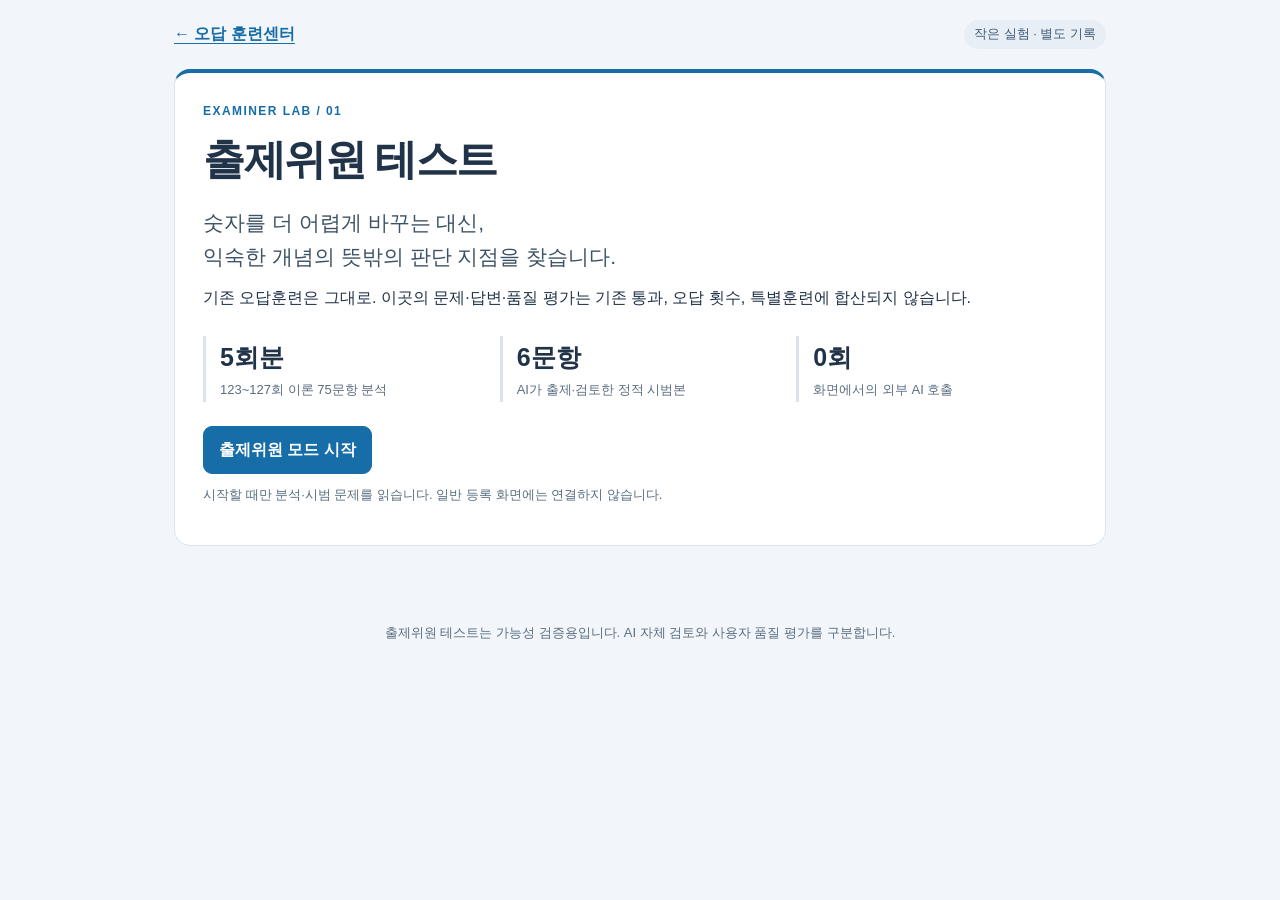
==== examiner-test/index.html @ af83a9c1 "Add isolated examiner test with five-round analysis and six pilot questions" ====
<!doctype html>
<html lang="ko">
<head>
  <meta charset="utf-8">
  <meta name="viewport" content="width=device-width,initial-scale=1">
  <title>출제위원 테스트 · 오답 훈련센터</title>
  <link rel="stylesheet" href="examiner.css?v=1">
  <script defer src="engine.js?v=1"></script>
  <script defer src="app.js?v=1"></script>
</head>
<body>
  <a class="skip" href="#main">본문으로 바로가기</a>
  <header><a class="back" href="../오답_훈련센터.html">← 오답 훈련센터</a><span class="badge">작은 실험 · 별도 기록</span></header>
  <main id="main">
    <section class="intro">
      <p class="eyebrow">EXAMINER LAB / 01</p>
      <h1>출제위원 테스트</h1>
      <p class="lead">숫자를 더 어렵게 바꾸는 대신,<br>익숙한 개념의 뜻밖의 판단 지점을 찾습니다.</p>
      <p>기존 오답훈련은 그대로. 이곳의 문제·답변·품질 평가는 기존 통과, 오답 횟수, 특별훈련에 합산되지 않습니다.</p>
      <div class="scope-grid"><div><b>5회분</b><span>123~127회 이론 75문항 분석</span></div><div><b>6문항</b><span>AI가 출제·검토한 정적 시범본</span></div><div><b>0회</b><span>화면에서의 외부 AI 호출</span></div></div>
      <button id="start-mode" class="primary" type="button">출제위원 모드 시작</button>
      <p class="hint">시작할 때만 분석·시범 문제를 읽습니다. 일반 등록 화면에는 연결하지 않습니다.</p>
    </section>
    <p id="status" class="status" role="status" aria-live="polite"></p>
    <div id="mode" hidden>
      <section class="panel" aria-labelledby="style-title">
        <p class="eyebrow">01 / 먼저 풀어 보기</p><h2 id="style-title">출제 스타일을 골라 비교해 보세요</h2>
        <p>선택한 스타일 중 하나 이상이 포함된 <b>기존 시범 문제를 조합</b>합니다. 새 AI 생성이 아니며, 조건에 맞는 문제가 적으면 그 수만 표시합니다.</p>
        <fieldset id="style-options"><legend>출제 스타일 · 여러 개 선택 가능</legend></fieldset>
        <p class="warning">‘장기 미출제 후보’는 5회분 이론 표본에서 보이지 않은 세부개념 후보입니다. 최근 수년의 미출제나 사용 교재의 중요도는 확인하지 않았습니다.</p>
        <div class="controls"><label>문제 묶음<select id="pack-select"></select></label><label>요청 문항 수<select id="count"><option>5</option><option selected>6</option><option>7</option><option>8</option></select></label><button id="open-trial" class="primary" type="button">시범 문제 열기</button></div>
        <label class="history-picker">이전 테스트 이어 보기<select id="trial-select"><option value="">아직 테스트 전입니다</option></select></label>
        <p id="trial-summary" class="hint"></p><div id="questions"></div>
      </section>
      <section class="panel" aria-labelledby="analysis-title">
        <p class="eyebrow">02 / 관찰한 것과 후보를 구분</p><h2 id="analysis-title">기출 분석 요약</h2>
        <p id="analysis-summary"></p><p class="warning">기출 빈도는 시험범위를 제한하지 않습니다. 아래 목록은 분야 안의 확장 가능한 후보이며, 전체 교재의 모든 세부목차를 인증한 목록은 아닙니다. ‘0회’는 <b>표본 내 미관찰</b>이지 중요도가 낮다는 뜻이 아닙니다.</p>
        <div class="controls"><label>관찰 빈도<select id="frequency-filter"><option value="all">전체</option><option value="frequent">자주 관찰 · 3회차 이상</option><option value="occasional">가끔 관찰 · 1~2회차</option><option value="unseen">표본 내 미관찰</option></select></label><label>개념 검색<input id="concept-search" type="search" placeholder="예: 면세, 재고" maxlength="100"></label></div>
        <p class="scroll-hint">아래 분석표는 좌우로 밀어 나머지 열을 볼 수 있습니다.</p>
        <div class="table-wrap" tabindex="0" aria-label="개념별 관찰 빈도 · 좌우 스크롤"><table><caption>개념별 관찰 빈도 · 이론 75문항만 집계</caption><thead><tr><th>분야 / 세부개념</th><th>문항 수 / 관찰 회차</th><th>판단 포인트와 함정</th></tr></thead><tbody id="concept-rows"></tbody></table></div>
        <details><summary>문장·오답 선택지 패턴과 자료 근거</summary><div id="patterns"></div><ul id="scope-references"></ul></details>
      </section>
      <section class="panel" aria-labelledby="request-title">
        <p class="eyebrow">03 / 실제 AI에게 다시 출제 요청</p><h2 id="request-title">선택 조건으로 AI 출제 요청 만들기</h2>
        <p>위에서 고른 스타일과 5~8문항 조건으로 압축 요약을 만듭니다. 원문 전체·개인 학습기록·토큰은 포함하지 않습니다. 이 요청을 AI 대화에 보내고, 받은 문제 JSON을 아래에 가져오세요.</p>
        <div class="controls"><button id="make-request" type="button">AI 출제 요청 만들기</button><button id="copy-request" type="button" disabled>요청 복사</button><button id="download-request" type="button" disabled>요청 파일 저장</button></div>
        <label class="stack">출제위원 전용 요청<textarea id="request-text" rows="6" readonly placeholder="여기서는 AI를 직접 호출하지 않습니다."></textarea></label><p id="request-size" class="hint"></p>
        <details><summary>AI 결과 JSON 가져오기 · 검토 후 사용</summary><p>형식 검사는 정답·시험범위를 인증하지 않습니다. 선택지·해설·근거를 직접 확인한 뒤 사용해야 합니다. 기존 시범 묶음과 기록은 보존됩니다.</p><label class="stack">JSON 파일<input id="question-file" type="file" accept=".json,application/json"></label><label class="stack">또는 JSON 붙여넣기<textarea id="import-text" rows="6" placeholder="AI가 반환한 문제 묶음 JSON"></textarea></label><button id="stage-import" type="button">형식 검사 후 검토하기</button><div id="pending"></div></details>
      </section>
      <section class="panel" aria-labelledby="backup-title">
        <h2 id="backup-title">테스트 기록만 따로 보관</h2><p>답변·품질 평가는 이 브라우저에만 저장됩니다. 기존 동기화 버튼으로 전송되지 않습니다. 다른 기기로 옮길 때는 아래 백업을 사용하세요. 복원은 고유 기록을 합치며 같은 ID의 다른 내용이 있으면 중단합니다.</p><div class="controls"><button id="export-state" type="button">테스트 기록 JSON 저장</button><label class="file-button">테스트 기록 합쳐 복원<input id="restore-state" type="file" accept=".json,application/json"></label></div><p>간격 반복·Anki 스케줄은 이번 버전에 구현하지 않았습니다.</p>
      </section>
    </div>
    <footer>출제위원 테스트는 가능성 검증용입니다. AI 자체 검토와 사용자 품질 평가를 구분합니다.</footer>
  </main>
</body>
</html>
---- examiner-test/examiner.css ----
:root{color-scheme:light;--ink:#203348;--muted:#5a6d80;--blue:#176da8;--line:#dbe4ec;--paper:#fff;--soft:#f2f6fa;--amber:#fff5d9}
*{box-sizing:border-box}[hidden]{display:none!important}body{margin:0;background:var(--soft);color:var(--ink);font:16px/1.75 "Malgun Gothic",sans-serif}header,main{width:min(980px,100%);margin:auto}header{display:flex;flex-wrap:wrap;gap:14px;justify-content:space-between;align-items:center;padding:20px 24px}.back{color:var(--blue);font-weight:700;text-underline-offset:4px}.badge,.tag{display:inline-block;background:#e7eef6;color:#405c78;padding:3px 10px;border-radius:20px;font-size:13px}.skip{position:absolute;left:12px;top:-70px;background:#fff;padding:10px;z-index:2}.skip:focus{top:12px}main{padding:0 24px 36px}h1,h2,h3{line-height:1.35;letter-spacing:-.035em}h1{font-size:clamp(28px,5vw,42px);margin:0 0 18px}h2{font-size:23px;margin:0 0 12px}h3{font-size:19px}p{margin:10px 0}.intro,.panel{background:var(--paper);padding:28px;border:1px solid var(--line);border-radius:16px;margin:0 0 22px}.intro{border-top:4px solid var(--blue)}.eyebrow{color:var(--blue);font-size:12px;font-weight:800;letter-spacing:.12em;margin:0 0 10px}.lead{font-size:21px;color:#3d5266;line-height:1.6}.scope-grid{display:grid;grid-template-columns:repeat(3,1fr);gap:16px;margin:24px 0}.scope-grid>div{border-left:3px solid var(--line);padding-left:14px}.scope-grid b{display:block;font-size:25px}.scope-grid span{display:block;color:var(--muted);font-size:13px}button,.file-button{display:inline-flex;align-items:center;justify-content:center;min-height:43px;border:1px solid #b6c9d9;border-radius:9px;background:#fff;padding:9px 15px;color:var(--blue);font:inherit;font-weight:700;cursor:pointer;text-decoration:none}button:hover,.file-button:hover{background:#eef5fb}button.primary{background:var(--blue);color:#fff;border-color:var(--blue)}button.primary:hover{background:#125c8f}button:disabled{opacity:.5;cursor:default}button:focus-visible,input:focus-visible,select:focus-visible,textarea:focus-visible,a:focus-visible,summary:focus-visible{outline:3px solid #efb33e;outline-offset:3px}.hint{font-size:13px;color:var(--muted)}.status{min-height:1.8em;overflow-wrap:anywhere}.status.error{color:#9e342c;font-weight:700}.controls{display:flex;flex-wrap:wrap;gap:12px;align-items:flex-end;margin:16px 0}.controls label,.stack,.history-picker{display:grid;gap:5px;font-size:14px;font-weight:700}.controls label{flex:1 1 180px}.controls button{flex:0 1 auto}select,input[type=search],textarea{max-width:100%;width:100%;font:inherit;line-height:1.55;color:var(--ink);border:1px solid #bdcbd7;background:#fff;border-radius:7px;padding:10px}textarea{resize:vertical;font-size:14px}.stack{margin:16px 0}.warning{background:var(--amber);color:#725922;padding:12px 15px;font-size:14px;border-radius:9px}.history-picker{margin:18px 0 8px}fieldset{border:1px solid var(--line);border-radius:10px;margin:20px 0 10px;padding:12px;display:flex;flex-wrap:wrap;gap:9px}legend{font-size:14px;font-weight:700;padding:0 6px}.style-option{display:flex;align-items:center;gap:7px;border:1px solid var(--line);border-radius:8px;padding:8px 11px;font-size:14px;cursor:pointer}.style-option:has(input:checked){border-color:#5b96c0;background:#eef6fc}.style-option input{accent-color:var(--blue);width:18px;height:18px}.question{border-top:1px solid var(--line);margin-top:25px;padding-top:22px}.question h3{margin:10px 0}.prompt{white-space:pre-wrap;font-weight:600}.choices{display:grid;gap:8px;border:0;margin:16px 0;padding:0}.choice{display:flex;gap:10px;align-items:flex-start;border:1px solid var(--line);border-radius:9px;padding:12px;cursor:pointer}.choice:has(input:checked){border-color:#3786bb;background:#eef7ff}.choice input{margin-top:5px;accent-color:var(--blue);width:18px;height:18px;flex-shrink:0}.grade-result{min-height:1.7em;font-weight:700}.grade-result.ok{color:#176b45}.grade-result.wrong{color:#a44334}details{border:1px solid var(--line);border-radius:10px;padding:13px 16px;margin-top:14px}summary{font-weight:700;cursor:pointer;line-height:1.6}.answer-content,.audit-content{margin-top:14px}.answer-content p{white-space:pre-wrap}.table-wrap{max-width:100%;overflow:auto;border:1px solid var(--line);border-radius:9px;margin:16px 0}table{border-collapse:collapse;width:100%;min-width:560px;font-size:14px}th,td{text-align:left;padding:12px;border-bottom:1px solid var(--line);vertical-align:top}th{background:#edf3f8;font-weight:700}tbody tr:last-child td{border-bottom:0}caption{text-align:left;padding:12px;color:var(--muted);font-weight:700}.table-wrap td:first-child{min-width:140px}.review-grid{display:grid;grid-template-columns:1fr 1fr;gap:13px;margin:16px 0}.review-grid label{display:grid;gap:5px;font-size:14px}.review-grid small{color:var(--muted)}.evaluation-status{font-size:13px;color:var(--muted)}.pending-question{padding:14px 0;border-bottom:1px solid var(--line)}.file-button{position:relative;overflow:hidden}.file-button input{position:absolute;inset:0;opacity:0;cursor:pointer;width:100%}.file-button:focus-within{outline:3px solid #efb33e;outline-offset:3px}.reference{overflow-wrap:anywhere}.scope-note{font-size:13px;color:var(--muted)}footer{text-align:center;font-size:13px;color:var(--muted);padding:15px 0}
.question .table-wrap table,.pending-question .table-wrap table{min-width:0;table-layout:fixed}.question .table-wrap td:first-child,.pending-question .table-wrap td:first-child{min-width:0}.question td,.pending-question td{overflow-wrap:anywhere}.question th,.question td,.pending-question th,.pending-question td{padding:10px 8px}.scroll-hint{display:none}
@media(max-width:620px){header{padding:15px}main{padding:0 12px 22px}.intro,.panel{padding:20px 16px}.lead{font-size:18px}.scope-grid{gap:8px}.scope-grid span{font-size:12px}.scope-grid>div{padding-left:8px}.review-grid{grid-template-columns:1fr}.controls button{flex:1 1 100%}.controls label{flex:1 1 100%}h2{font-size:21px}.choice{padding:10px}.badge{font-size:12px}details{padding:12px}.scope-grid b{font-size:22px}.scroll-hint{display:block;font-size:13px;color:var(--muted)}}
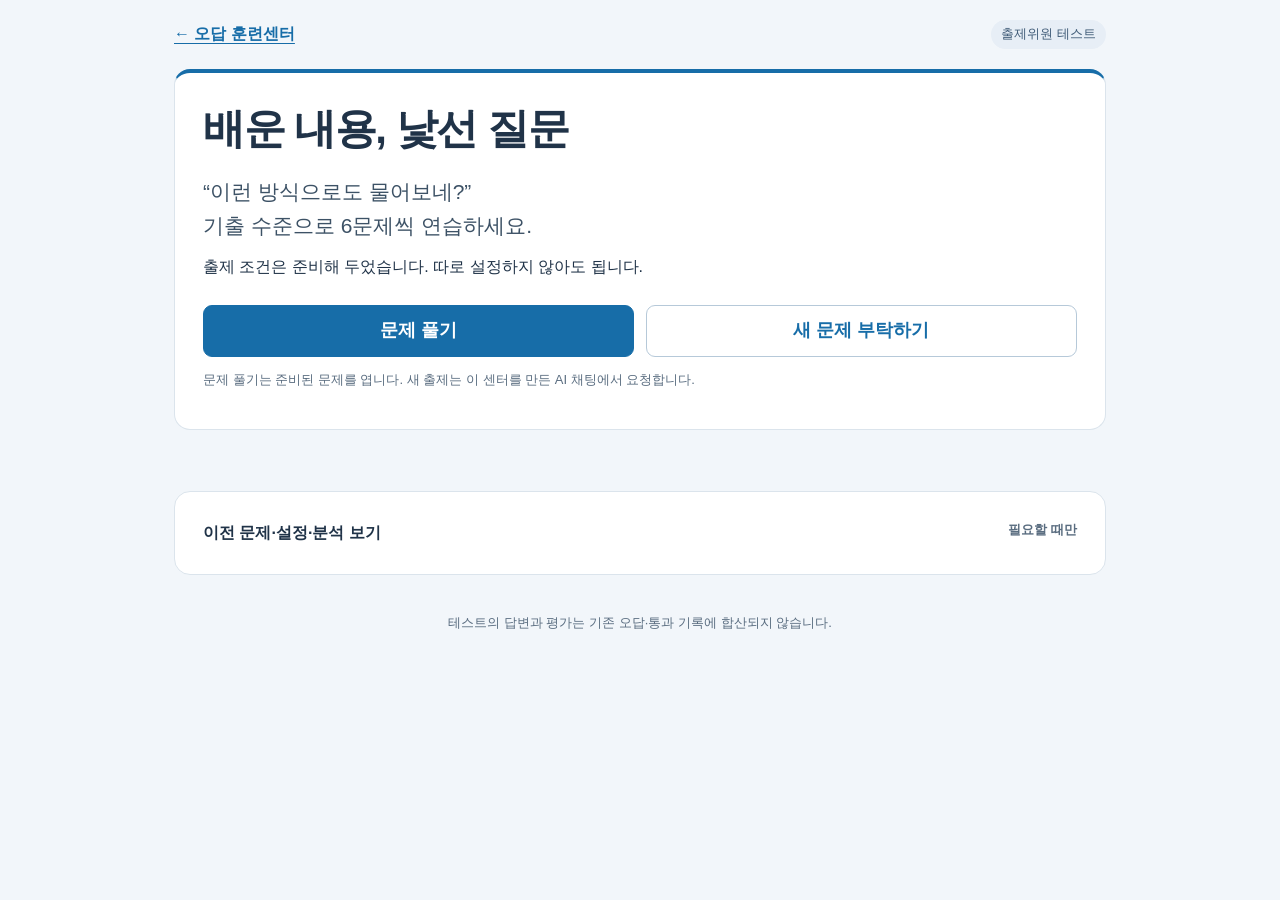
==== commit 81058c2e: "Simplify examiner practice and enable short chat requests" ====
--- a/examiner-test/index.html
+++ b/examiner-test/index.html
@@ -4,54 +4,68 @@
   <meta charset="utf-8">
   <meta name="viewport" content="width=device-width,initial-scale=1">
   <title>출제위원 테스트 · 오답 훈련센터</title>
-  <link rel="stylesheet" href="examiner.css?v=1">
-  <script defer src="engine.js?v=1"></script>
-  <script defer src="app.js?v=1"></script>
+  <link rel="stylesheet" href="examiner.css?v=2">
+  <script defer src="engine.js?v=2"></script>
+  <script defer src="app.js?v=2"></script>
 </head>
 <body>
   <a class="skip" href="#main">본문으로 바로가기</a>
-  <header><a class="back" href="../오답_훈련센터.html">← 오답 훈련센터</a><span class="badge">작은 실험 · 별도 기록</span></header>
+  <header><a class="back" href="../오답_훈련센터.html">← 오답 훈련센터</a><span class="badge">출제위원 테스트</span></header>
   <main id="main">
     <section class="intro">
-      <p class="eyebrow">EXAMINER LAB / 01</p>
-      <h1>출제위원 테스트</h1>
-      <p class="lead">숫자를 더 어렵게 바꾸는 대신,<br>익숙한 개념의 뜻밖의 판단 지점을 찾습니다.</p>
-      <p>기존 오답훈련은 그대로. 이곳의 문제·답변·품질 평가는 기존 통과, 오답 횟수, 특별훈련에 합산되지 않습니다.</p>
-      <div class="scope-grid"><div><b>5회분</b><span>123~127회 이론 75문항 분석</span></div><div><b>6문항</b><span>AI가 출제·검토한 정적 시범본</span></div><div><b>0회</b><span>화면에서의 외부 AI 호출</span></div></div>
-      <button id="start-mode" class="primary" type="button">출제위원 모드 시작</button>
-      <p class="hint">시작할 때만 분석·시범 문제를 읽습니다. 일반 등록 화면에는 연결하지 않습니다.</p>
+      <h1>배운 내용, 낯선 질문</h1>
+      <p class="lead">“이런 방식으로도 물어보네?”<br>기출 수준으로 6문제씩 연습하세요.</p>
+      <p>출제 조건은 준비해 두었습니다. 따로 설정하지 않아도 됩니다.</p>
+      <div class="main-actions"><button id="start-mode" class="primary" type="button">문제 풀기</button><button id="request-help" type="button" aria-expanded="false" aria-controls="request-guide">새 문제 부탁하기</button></div>
+      <p id="ready-note" class="hint">문제 풀기는 준비된 문제를 엽니다. 새 출제는 이 센터를 만든 AI 채팅에서 요청합니다.</p>
+      <div id="request-guide" class="request-guide" hidden>
+        <h2>지금 대화하던 채팅에 보내 주세요</h2>
+        <p>이 센터를 만들어 달라고 했던 <b>바로 그 AI 채팅</b>에 아래 한 문장을 보내면 됩니다.</p>
+        <label class="stack">보낼 문장<textarea id="quick-request" rows="2" readonly>출제위원 문제 6개 만들어서 테스트에 추가해 주세요.</textarea></label>
+        <button id="copy-quick-request" class="primary" type="button">이 문장 복사</button><p id="copy-status" class="hint" role="status"></p>
+        <p>AI가 조건에 맞춰 출제·검토하고 센터에 추가합니다. 완료 안내를 받으면 이 화면을 새로고침하고 <b>문제 풀기</b>를 누르세요.</p>
+        <p class="hint">이 버튼이 채팅으로 자동 전송하지는 않습니다. 문장만 보내 주세요. 긴 요청문이나 결과 파일을 옮길 필요는 없습니다.</p>
+      </div>
     </section>
     <p id="status" class="status" role="status" aria-live="polite"></p>
-    <div id="mode" hidden>
-      <section class="panel" aria-labelledby="style-title">
-        <p class="eyebrow">01 / 먼저 풀어 보기</p><h2 id="style-title">출제 스타일을 골라 비교해 보세요</h2>
-        <p>선택한 스타일 중 하나 이상이 포함된 <b>기존 시범 문제를 조합</b>합니다. 새 AI 생성이 아니며, 조건에 맞는 문제가 적으면 그 수만 표시합니다.</p>
-        <fieldset id="style-options"><legend>출제 스타일 · 여러 개 선택 가능</legend></fieldset>
-        <p class="warning">‘장기 미출제 후보’는 5회분 이론 표본에서 보이지 않은 세부개념 후보입니다. 최근 수년의 미출제나 사용 교재의 중요도는 확인하지 않았습니다.</p>
-        <div class="controls"><label>문제 묶음<select id="pack-select"></select></label><label>요청 문항 수<select id="count"><option>5</option><option selected>6</option><option>7</option><option>8</option></select></label><button id="open-trial" class="primary" type="button">시범 문제 열기</button></div>
-        <label class="history-picker">이전 테스트 이어 보기<select id="trial-select"><option value="">아직 테스트 전입니다</option></select></label>
-        <p id="trial-summary" class="hint"></p><div id="questions"></div>
-      </section>
-      <section class="panel" aria-labelledby="analysis-title">
-        <p class="eyebrow">02 / 관찰한 것과 후보를 구분</p><h2 id="analysis-title">기출 분석 요약</h2>
-        <p id="analysis-summary"></p><p class="warning">기출 빈도는 시험범위를 제한하지 않습니다. 아래 목록은 분야 안의 확장 가능한 후보이며, 전체 교재의 모든 세부목차를 인증한 목록은 아닙니다. ‘0회’는 <b>표본 내 미관찰</b>이지 중요도가 낮다는 뜻이 아닙니다.</p>
-        <div class="controls"><label>관찰 빈도<select id="frequency-filter"><option value="all">전체</option><option value="frequent">자주 관찰 · 3회차 이상</option><option value="occasional">가끔 관찰 · 1~2회차</option><option value="unseen">표본 내 미관찰</option></select></label><label>개념 검색<input id="concept-search" type="search" placeholder="예: 면세, 재고" maxlength="100"></label></div>
-        <p class="scroll-hint">아래 분석표는 좌우로 밀어 나머지 열을 볼 수 있습니다.</p>
-        <div class="table-wrap" tabindex="0" aria-label="개념별 관찰 빈도 · 좌우 스크롤"><table><caption>개념별 관찰 빈도 · 이론 75문항만 집계</caption><thead><tr><th>분야 / 세부개념</th><th>문항 수 / 관찰 회차</th><th>판단 포인트와 함정</th></tr></thead><tbody id="concept-rows"></tbody></table></div>
-        <details><summary>문장·오답 선택지 패턴과 자료 근거</summary><div id="patterns"></div><ul id="scope-references"></ul></details>
-      </section>
-      <section class="panel" aria-labelledby="request-title">
-        <p class="eyebrow">03 / 실제 AI에게 다시 출제 요청</p><h2 id="request-title">선택 조건으로 AI 출제 요청 만들기</h2>
-        <p>위에서 고른 스타일과 5~8문항 조건으로 압축 요약을 만듭니다. 원문 전체·개인 학습기록·토큰은 포함하지 않습니다. 이 요청을 AI 대화에 보내고, 받은 문제 JSON을 아래에 가져오세요.</p>
-        <div class="controls"><button id="make-request" type="button">AI 출제 요청 만들기</button><button id="copy-request" type="button" disabled>요청 복사</button><button id="download-request" type="button" disabled>요청 파일 저장</button></div>
-        <label class="stack">출제위원 전용 요청<textarea id="request-text" rows="6" readonly placeholder="여기서는 AI를 직접 호출하지 않습니다."></textarea></label><p id="request-size" class="hint"></p>
-        <details><summary>AI 결과 JSON 가져오기 · 검토 후 사용</summary><p>형식 검사는 정답·시험범위를 인증하지 않습니다. 선택지·해설·근거를 직접 확인한 뒤 사용해야 합니다. 기존 시범 묶음과 기록은 보존됩니다.</p><label class="stack">JSON 파일<input id="question-file" type="file" accept=".json,application/json"></label><label class="stack">또는 JSON 붙여넣기<textarea id="import-text" rows="6" placeholder="AI가 반환한 문제 묶음 JSON"></textarea></label><button id="stage-import" type="button">형식 검사 후 검토하기</button><div id="pending"></div></details>
-      </section>
-      <section class="panel" aria-labelledby="backup-title">
-        <h2 id="backup-title">테스트 기록만 따로 보관</h2><p>답변·품질 평가는 이 브라우저에만 저장됩니다. 기존 동기화 버튼으로 전송되지 않습니다. 다른 기기로 옮길 때는 아래 백업을 사용하세요. 복원은 고유 기록을 합치며 같은 ID의 다른 내용이 있으면 중단합니다.</p><div class="controls"><button id="export-state" type="button">테스트 기록 JSON 저장</button><label class="file-button">테스트 기록 합쳐 복원<input id="restore-state" type="file" accept=".json,application/json"></label></div><p>간격 반복·Anki 스케줄은 이번 버전에 구현하지 않았습니다.</p>
-      </section>
-    </div>
-    <footer>출제위원 테스트는 가능성 검증용입니다. AI 자체 검토와 사용자 품질 평가를 구분합니다.</footer>
+    <section id="practice" class="panel" hidden aria-labelledby="practice-title">
+      <h2 id="practice-title" tabindex="-1">문제 풀기</h2><p id="trial-summary" class="hint"></p><div id="questions"></div>
+    </section>
+    <details id="advanced" class="panel advanced">
+      <summary>이전 문제·설정·분석 보기 <span class="hint">필요할 때만</span></summary>
+      <button id="open-tools" type="button">불러오기</button>
+      <div id="mode" hidden>
+        <details id="practice-options">
+          <summary>이전 문제와 풀이 설정</summary>
+          <label class="history-picker">이전에 풀던 문제<select id="trial-select"><option value="">아직 풀이 기록이 없습니다</option></select></label>
+          <div class="controls"><label>문제 묶음<select id="pack-select"></select></label><label>문항 수<select id="count"><option>5</option><option selected>6</option><option>7</option><option>8</option></select></label></div>
+          <fieldset id="style-options"><legend>준비된 문제에서 골라 풀기</legend></fieldset>
+          <p class="hint">스타일 선택은 준비된 문제를 고르는 조건입니다. 새 출제는 위의 ‘새 문제 부탁하기’를 이용하세요.</p>
+          <button id="open-trial" type="button">선택한 문제 풀기</button>
+        </details>
+        <details id="analysis-panel">
+          <summary>기출 분석과 출제 기준</summary>
+          <p>기본 출제는 <b>질문 방향 바꾸기 2문항 · 비슷한 개념 구분하기 2문항 · 세부개념이나 예외 활용하기 2문항</b>입니다. 기출 수준의 지식·문장·계산량으로 구성합니다.</p>
+          <p id="analysis-summary"></p><p class="hint">분석한 5회분에서 보이지 않은 개념을 최근 수년간 미출제됐다고 단정하지 않습니다. 후보 목록은 확장할 수 있으며, 기출 빈도가 시험범위를 제한하지 않습니다.</p>
+          <div class="controls"><label>관찰 빈도<select id="frequency-filter"><option value="all">전체</option><option value="frequent">자주 관찰 · 3회차 이상</option><option value="occasional">가끔 관찰 · 1~2회차</option><option value="unseen">표본 내 미관찰</option></select></label><label>개념 검색<input id="concept-search" type="search" placeholder="예: 면세, 재고" maxlength="100"></label></div>
+          <p class="scroll-hint">분석표는 좌우로 밀어 나머지 열을 볼 수 있습니다.</p>
+          <div class="table-wrap" tabindex="0" aria-label="개념별 관찰 빈도 · 좌우 스크롤"><table><caption>개념별 관찰 빈도 · 이론 75문항</caption><thead><tr><th>분야 / 세부개념</th><th>문항 수 / 관찰 회차</th><th>판단 포인트와 함정</th></tr></thead><tbody id="concept-rows"></tbody></table></div>
+          <details><summary>문장·선택지 패턴과 자료 근거</summary><div id="patterns"></div><ul id="scope-references"></ul></details>
+        </details>
+        <details id="transfer-panel">
+          <summary>다른 AI에 요청하거나 문제 파일 가져오기</summary>
+          <p class="hint">평소에는 필요 없습니다. 이 작업 폴더를 모르는 다른 AI를 사용할 때만 긴 요청문을 복사하고 결과를 가져오세요.</p>
+          <div class="controls"><button id="make-request" type="button">상세 요청 만들기</button><button id="copy-request" type="button" disabled>상세 요청 복사</button><button id="download-request" type="button" disabled>요청 파일 저장</button></div>
+          <label class="stack">다른 AI에 보낼 상세 요청<textarea id="request-text" rows="5" readonly></textarea></label><p id="request-size" class="hint"></p>
+          <details id="import-panel"><summary>문제 파일 가져오기</summary><p class="hint">형식 검사는 정답을 인증하지 않습니다. 검토한 문제를 가져올 때 사용하세요.</p><label class="stack">문제 파일<input id="question-file" type="file" accept=".json,application/json"></label><label class="stack">또는 결과 붙여넣기<textarea id="import-text" rows="5"></textarea></label><button id="stage-import" type="button">가져올 문제 확인</button><div id="pending"></div></details>
+        </details>
+        <details id="backup-panel">
+          <summary>테스트 기록 보관·복원</summary><p class="hint">답변과 평가는 이 브라우저에 저장됩니다. 다른 기기로 기록을 옮길 때 사용하세요. 기존 훈련센터의 동기화와는 별도입니다.</p>
+          <div class="controls"><button id="export-state" type="button">기록 파일 저장</button><label class="file-button">기록 파일 불러오기<input id="restore-state" type="file" accept=".json,application/json"></label></div>
+        </details>
+      </div>
+    </details>
+    <footer>테스트의 답변과 평가는 기존 오답·통과 기록에 합산되지 않습니다.</footer>
   </main>
 </body>
 </html>
--- a/examiner-test/examiner.css
+++ b/examiner-test/examiner.css
@@ -1,4 +1,5 @@
 :root{color-scheme:light;--ink:#203348;--muted:#5a6d80;--blue:#176da8;--line:#dbe4ec;--paper:#fff;--soft:#f2f6fa;--amber:#fff5d9}
+.main-actions{display:flex;flex-wrap:wrap;gap:12px;margin:24px 0 12px}.main-actions button{min-height:52px;flex:1 1 200px;font-size:18px}.request-guide{margin-top:24px;padding-top:20px;border-top:1px solid var(--line)}.request-guide h2{font-size:21px}.advanced>summary{display:flex;flex-wrap:wrap;justify-content:space-between;gap:8px}.advanced #open-tools{margin-top:16px}.feedback-actions{display:flex;flex-wrap:wrap;gap:8px}.feedback-actions button{font-size:14px;font-weight:400}.quick-feedback{border-top:1px solid var(--line);padding-top:12px;margin-top:18px}#practice{scroll-margin-top:16px}#practice-title:focus{outline:none}
 *{box-sizing:border-box}[hidden]{display:none!important}body{margin:0;background:var(--soft);color:var(--ink);font:16px/1.75 "Malgun Gothic",sans-serif}header,main{width:min(980px,100%);margin:auto}header{display:flex;flex-wrap:wrap;gap:14px;justify-content:space-between;align-items:center;padding:20px 24px}.back{color:var(--blue);font-weight:700;text-underline-offset:4px}.badge,.tag{display:inline-block;background:#e7eef6;color:#405c78;padding:3px 10px;border-radius:20px;font-size:13px}.skip{position:absolute;left:12px;top:-70px;background:#fff;padding:10px;z-index:2}.skip:focus{top:12px}main{padding:0 24px 36px}h1,h2,h3{line-height:1.35;letter-spacing:-.035em}h1{font-size:clamp(28px,5vw,42px);margin:0 0 18px}h2{font-size:23px;margin:0 0 12px}h3{font-size:19px}p{margin:10px 0}.intro,.panel{background:var(--paper);padding:28px;border:1px solid var(--line);border-radius:16px;margin:0 0 22px}.intro{border-top:4px solid var(--blue)}.eyebrow{color:var(--blue);font-size:12px;font-weight:800;letter-spacing:.12em;margin:0 0 10px}.lead{font-size:21px;color:#3d5266;line-height:1.6}.scope-grid{display:grid;grid-template-columns:repeat(3,1fr);gap:16px;margin:24px 0}.scope-grid>div{border-left:3px solid var(--line);padding-left:14px}.scope-grid b{display:block;font-size:25px}.scope-grid span{display:block;color:var(--muted);font-size:13px}button,.file-button{display:inline-flex;align-items:center;justify-content:center;min-height:43px;border:1px solid #b6c9d9;border-radius:9px;background:#fff;padding:9px 15px;color:var(--blue);font:inherit;font-weight:700;cursor:pointer;text-decoration:none}button:hover,.file-button:hover{background:#eef5fb}button.primary{background:var(--blue);color:#fff;border-color:var(--blue)}button.primary:hover{background:#125c8f}button:disabled{opacity:.5;cursor:default}button:focus-visible,input:focus-visible,select:focus-visible,textarea:focus-visible,a:focus-visible,summary:focus-visible{outline:3px solid #efb33e;outline-offset:3px}.hint{font-size:13px;color:var(--muted)}.status{min-height:1.8em;overflow-wrap:anywhere}.status.error{color:#9e342c;font-weight:700}.controls{display:flex;flex-wrap:wrap;gap:12px;align-items:flex-end;margin:16px 0}.controls label,.stack,.history-picker{display:grid;gap:5px;font-size:14px;font-weight:700}.controls label{flex:1 1 180px}.controls button{flex:0 1 auto}select,input[type=search],textarea{max-width:100%;width:100%;font:inherit;line-height:1.55;color:var(--ink);border:1px solid #bdcbd7;background:#fff;border-radius:7px;padding:10px}textarea{resize:vertical;font-size:14px}.stack{margin:16px 0}.warning{background:var(--amber);color:#725922;padding:12px 15px;font-size:14px;border-radius:9px}.history-picker{margin:18px 0 8px}fieldset{border:1px solid var(--line);border-radius:10px;margin:20px 0 10px;padding:12px;display:flex;flex-wrap:wrap;gap:9px}legend{font-size:14px;font-weight:700;padding:0 6px}.style-option{display:flex;align-items:center;gap:7px;border:1px solid var(--line);border-radius:8px;padding:8px 11px;font-size:14px;cursor:pointer}.style-option:has(input:checked){border-color:#5b96c0;background:#eef6fc}.style-option input{accent-color:var(--blue);width:18px;height:18px}.question{border-top:1px solid var(--line);margin-top:25px;padding-top:22px}.question h3{margin:10px 0}.prompt{white-space:pre-wrap;font-weight:600}.choices{display:grid;gap:8px;border:0;margin:16px 0;padding:0}.choice{display:flex;gap:10px;align-items:flex-start;border:1px solid var(--line);border-radius:9px;padding:12px;cursor:pointer}.choice:has(input:checked){border-color:#3786bb;background:#eef7ff}.choice input{margin-top:5px;accent-color:var(--blue);width:18px;height:18px;flex-shrink:0}.grade-result{min-height:1.7em;font-weight:700}.grade-result.ok{color:#176b45}.grade-result.wrong{color:#a44334}details{border:1px solid var(--line);border-radius:10px;padding:13px 16px;margin-top:14px}summary{font-weight:700;cursor:pointer;line-height:1.6}.answer-content,.audit-content{margin-top:14px}.answer-content p{white-space:pre-wrap}.table-wrap{max-width:100%;overflow:auto;border:1px solid var(--line);border-radius:9px;margin:16px 0}table{border-collapse:collapse;width:100%;min-width:560px;font-size:14px}th,td{text-align:left;padding:12px;border-bottom:1px solid var(--line);vertical-align:top}th{background:#edf3f8;font-weight:700}tbody tr:last-child td{border-bottom:0}caption{text-align:left;padding:12px;color:var(--muted);font-weight:700}.table-wrap td:first-child{min-width:140px}.review-grid{display:grid;grid-template-columns:1fr 1fr;gap:13px;margin:16px 0}.review-grid label{display:grid;gap:5px;font-size:14px}.review-grid small{color:var(--muted)}.evaluation-status{font-size:13px;color:var(--muted)}.pending-question{padding:14px 0;border-bottom:1px solid var(--line)}.file-button{position:relative;overflow:hidden}.file-button input{position:absolute;inset:0;opacity:0;cursor:pointer;width:100%}.file-button:focus-within{outline:3px solid #efb33e;outline-offset:3px}.reference{overflow-wrap:anywhere}.scope-note{font-size:13px;color:var(--muted)}footer{text-align:center;font-size:13px;color:var(--muted);padding:15px 0}
 .question .table-wrap table,.pending-question .table-wrap table{min-width:0;table-layout:fixed}.question .table-wrap td:first-child,.pending-question .table-wrap td:first-child{min-width:0}.question td,.pending-question td{overflow-wrap:anywhere}.question th,.question td,.pending-question th,.pending-question td{padding:10px 8px}.scroll-hint{display:none}
 @media(max-width:620px){header{padding:15px}main{padding:0 12px 22px}.intro,.panel{padding:20px 16px}.lead{font-size:18px}.scope-grid{gap:8px}.scope-grid span{font-size:12px}.scope-grid>div{padding-left:8px}.review-grid{grid-template-columns:1fr}.controls button{flex:1 1 100%}.controls label{flex:1 1 100%}h2{font-size:21px}.choice{padding:10px}.badge{font-size:12px}details{padding:12px}.scope-grid b{font-size:22px}.scroll-hint{display:block;font-size:13px;color:var(--muted)}}
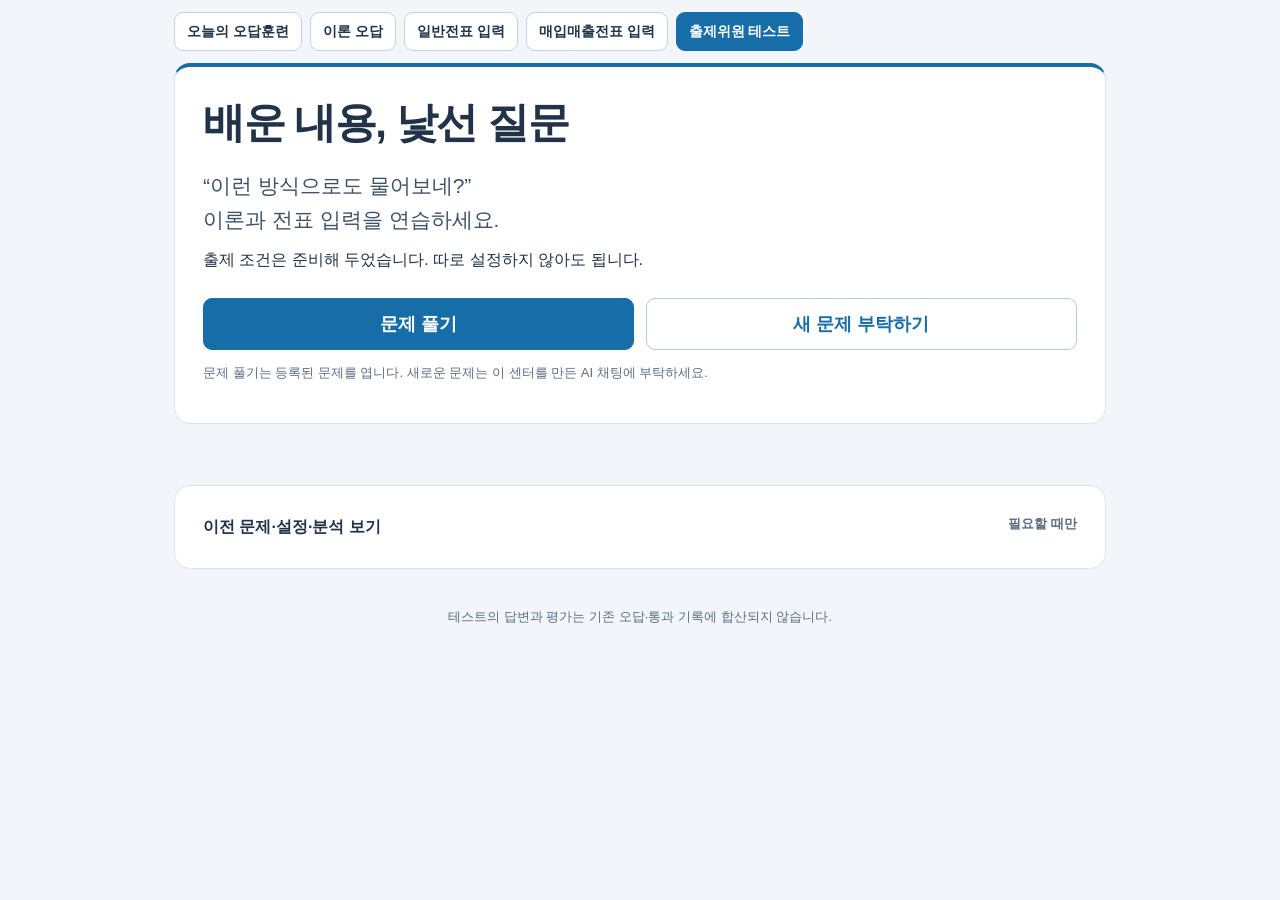
==== commit 98399813: "Add examiner test navigation and journal practice" ====
--- a/examiner-test/index.html
+++ b/examiner-test/index.html
@@ -4,32 +4,45 @@
   <meta charset="utf-8">
   <meta name="viewport" content="width=device-width,initial-scale=1">
   <title>출제위원 테스트 · 오답 훈련센터</title>
-  <link rel="stylesheet" href="examiner.css?v=2">
+  <link rel="stylesheet" href="examiner.css?v=3">
   <script defer src="engine.js?v=2"></script>
-  <script defer src="app.js?v=2"></script>
+  <script defer src="app.js?v=3"></script>
 </head>
 <body>
   <a class="skip" href="#main">본문으로 바로가기</a>
-  <header><a class="back" href="../오답_훈련센터.html">← 오답 훈련센터</a><span class="badge">출제위원 테스트</span></header>
+  <nav class="examiner-top-nav" aria-label="훈련센터 메뉴"><a href="../오답_훈련센터.html">오늘의 오답훈련</a><a href="../이론_오답응용_5문제.html">이론 오답</a><a href="../일반전표_기본연습_24문제.html">일반전표 입력</a><a href="../매입매출전표_오답연습_3문제.html?view=all">매입매출전표 입력</a><a class="active" href="index.html" aria-current="page">출제위원 테스트</a></nav>
   <main id="main">
     <section class="intro">
       <h1>배운 내용, 낯선 질문</h1>
-      <p class="lead">“이런 방식으로도 물어보네?”<br>기출 수준으로 6문제씩 연습하세요.</p>
+      <p class="lead">“이런 방식으로도 물어보네?”<br>이론과 전표 입력을 연습하세요.</p>
       <p>출제 조건은 준비해 두었습니다. 따로 설정하지 않아도 됩니다.</p>
       <div class="main-actions"><button id="start-mode" class="primary" type="button">문제 풀기</button><button id="request-help" type="button" aria-expanded="false" aria-controls="request-guide">새 문제 부탁하기</button></div>
-      <p id="ready-note" class="hint">문제 풀기는 준비된 문제를 엽니다. 새 출제는 이 센터를 만든 AI 채팅에서 요청합니다.</p>
+      <p id="ready-note" class="hint">문제 풀기는 등록된 문제를 엽니다. 새로운 문제는 이 센터를 만든 AI 채팅에 부탁하세요.</p>
       <div id="request-guide" class="request-guide" hidden>
         <h2>지금 대화하던 채팅에 보내 주세요</h2>
         <p>이 센터를 만들어 달라고 했던 <b>바로 그 AI 채팅</b>에 아래 한 문장을 보내면 됩니다.</p>
-        <label class="stack">보낼 문장<textarea id="quick-request" rows="2" readonly>출제위원 문제 6개 만들어서 테스트에 추가해 주세요.</textarea></label>
+        <label class="stack">보낼 문장<textarea id="quick-request" rows="2" readonly>출제위원 새 문제 6개를 이론·일반전표·매입매출에서 2개씩 만들어 테스트에 추가해 주세요.</textarea></label>
         <button id="copy-quick-request" class="primary" type="button">이 문장 복사</button><p id="copy-status" class="hint" role="status"></p>
         <p>AI가 조건에 맞춰 출제·검토하고 센터에 추가합니다. 완료 안내를 받으면 이 화면을 새로고침하고 <b>문제 풀기</b>를 누르세요.</p>
         <p class="hint">이 버튼이 채팅으로 자동 전송하지는 않습니다. 문장만 보내 주세요. 긴 요청문이나 결과 파일을 옮길 필요는 없습니다.</p>
       </div>
     </section>
     <p id="status" class="status" role="status" aria-live="polite"></p>
+    <section id="subject-picker" class="panel" hidden aria-labelledby="subject-title">
+      <h2 id="subject-title" tabindex="-1">어떤 문제를 풀까요?</h2>
+      <p>여기에는 이미 준비된 문제가 열립니다. 새 출제가 필요할 때만 위의 ‘새 문제 부탁하기’를 사용하세요.</p>
+      <div class="subject-actions">
+        <button type="button" data-subject="theory">이론 문제</button>
+        <button type="button" data-subject="practical">일반전표 입력</button>
+        <button type="button" data-subject="voucher">매입매출전표 입력</button>
+      </div>
+    </section>
     <section id="practice" class="panel" hidden aria-labelledby="practice-title">
       <h2 id="practice-title" tabindex="-1">문제 풀기</h2><p id="trial-summary" class="hint"></p><div id="questions"></div>
+    </section>
+    <section id="journal-practice" class="panel" hidden aria-labelledby="journal-title">
+      <h2 id="journal-title" tabindex="-1">전표 입력 문제</h2>
+      <p id="journal-intro" class="hint"></p><div id="journal-questions"></div>
     </section>
     <details id="advanced" class="panel advanced">
       <summary>이전 문제·설정·분석 보기 <span class="hint">필요할 때만</span></summary>
@@ -44,9 +57,9 @@
           <button id="open-trial" type="button">선택한 문제 풀기</button>
         </details>
         <details id="analysis-panel">
-          <summary>기출 분석과 출제 기준</summary>
+          <summary>이론 기출 분석과 출제 기준</summary>
           <p>기본 출제는 <b>질문 방향 바꾸기 2문항 · 비슷한 개념 구분하기 2문항 · 세부개념이나 예외 활용하기 2문항</b>입니다. 기출 수준의 지식·문장·계산량으로 구성합니다.</p>
-          <p id="analysis-summary"></p><p class="hint">분석한 5회분에서 보이지 않은 개념을 최근 수년간 미출제됐다고 단정하지 않습니다. 후보 목록은 확장할 수 있으며, 기출 빈도가 시험범위를 제한하지 않습니다.</p>
+          <p id="analysis-summary"></p><p class="hint">제공하신 후기 요약은 123~126회를 대체로 평이하게, 127회 이론을 상대적으로 까다롭게 평가합니다. 이는 통계가 아닌 참고 의견입니다. 난도는 실제 기출의 풀이량과 처리 기준을 우선해 점검합니다. 분석한 5회분에서 보이지 않은 개념을 최근 수년간 미출제됐다고 단정하지 않습니다.</p>
           <div class="controls"><label>관찰 빈도<select id="frequency-filter"><option value="all">전체</option><option value="frequent">자주 관찰 · 3회차 이상</option><option value="occasional">가끔 관찰 · 1~2회차</option><option value="unseen">표본 내 미관찰</option></select></label><label>개념 검색<input id="concept-search" type="search" placeholder="예: 면세, 재고" maxlength="100"></label></div>
           <p class="scroll-hint">분석표는 좌우로 밀어 나머지 열을 볼 수 있습니다.</p>
           <div class="table-wrap" tabindex="0" aria-label="개념별 관찰 빈도 · 좌우 스크롤"><table><caption>개념별 관찰 빈도 · 이론 75문항</caption><thead><tr><th>분야 / 세부개념</th><th>문항 수 / 관찰 회차</th><th>판단 포인트와 함정</th></tr></thead><tbody id="concept-rows"></tbody></table></div>
@@ -54,7 +67,7 @@
         </details>
         <details id="transfer-panel">
           <summary>다른 AI에 요청하거나 문제 파일 가져오기</summary>
-          <p class="hint">평소에는 필요 없습니다. 이 작업 폴더를 모르는 다른 AI를 사용할 때만 긴 요청문을 복사하고 결과를 가져오세요.</p>
+          <p class="hint">평소에는 필요 없습니다. 이 작업 폴더를 모르는 다른 AI를 사용할 때만 이론용 상세 요청문을 복사하고 결과를 가져오세요.</p>
           <div class="controls"><button id="make-request" type="button">상세 요청 만들기</button><button id="copy-request" type="button" disabled>상세 요청 복사</button><button id="download-request" type="button" disabled>요청 파일 저장</button></div>
           <label class="stack">다른 AI에 보낼 상세 요청<textarea id="request-text" rows="5" readonly></textarea></label><p id="request-size" class="hint"></p>
           <details id="import-panel"><summary>문제 파일 가져오기</summary><p class="hint">형식 검사는 정답을 인증하지 않습니다. 검토한 문제를 가져올 때 사용하세요.</p><label class="stack">문제 파일<input id="question-file" type="file" accept=".json,application/json"></label><label class="stack">또는 결과 붙여넣기<textarea id="import-text" rows="5"></textarea></label><button id="stage-import" type="button">가져올 문제 확인</button><div id="pending"></div></details>
--- a/examiner-test/examiner.css
+++ b/examiner-test/examiner.css
@@ -1,5 +1,8 @@
 :root{color-scheme:light;--ink:#203348;--muted:#5a6d80;--blue:#176da8;--line:#dbe4ec;--paper:#fff;--soft:#f2f6fa;--amber:#fff5d9}
 .main-actions{display:flex;flex-wrap:wrap;gap:12px;margin:24px 0 12px}.main-actions button{min-height:52px;flex:1 1 200px;font-size:18px}.request-guide{margin-top:24px;padding-top:20px;border-top:1px solid var(--line)}.request-guide h2{font-size:21px}.advanced>summary{display:flex;flex-wrap:wrap;justify-content:space-between;gap:8px}.advanced #open-tools{margin-top:16px}.feedback-actions{display:flex;flex-wrap:wrap;gap:8px}.feedback-actions button{font-size:14px;font-weight:400}.quick-feedback{border-top:1px solid var(--line);padding-top:12px;margin-top:18px}#practice{scroll-margin-top:16px}#practice-title:focus{outline:none}
+.subject-actions{display:grid;grid-template-columns:repeat(3,1fr);gap:10px;margin-top:20px}.subject-actions button{min-height:58px}.quick-feedback,.quality{display:none}.journal-card{margin-top:16px}.voucher-fields,.journal-entries{display:block}.voucher-fields{display:grid;grid-template-columns:repeat(2,minmax(0,1fr));gap:10px}.voucher-fields legend,.journal-entries legend{margin-bottom:10px}.voucher-fields label,.journal-row label{display:grid;gap:4px;font-size:13px;font-weight:700;min-width:0}.voucher-fields input,.voucher-fields select,.journal-row input,.journal-row select{width:100%;font:inherit;padding:9px;border:1px solid #bdcbd7;border-radius:7px;background:white;color:var(--ink)}.journal-row{display:grid;grid-template-columns:90px minmax(145px,1.5fr) minmax(125px,1fr) 90px minmax(140px,1fr);gap:8px;padding:10px 0;border-bottom:1px solid var(--line)}.journal-row:last-child{border:0}.journal-card .answer .table-wrap table{min-width:0}.journal-answer-table{min-width:0;table-layout:fixed}.journal-answer-table th,.journal-answer-table td{overflow-wrap:anywhere}.journal-backup .file-button{margin-left:8px}#subject-picker,#journal-practice{scroll-margin-top:16px}#subject-title:focus,#journal-title:focus{outline:none}
+.examiner-top-nav{width:min(980px,100%);margin:0 auto;padding:12px 24px;display:flex;flex-wrap:wrap;gap:8px}.examiner-top-nav a{display:inline-flex;align-items:center;min-height:38px;padding:6px 12px;border:1px solid #c2d2df;border-radius:9px;background:#fff;color:var(--ink);font-size:14px;font-weight:700;text-decoration:none}.examiner-top-nav a.active{background:var(--blue);border-color:var(--blue);color:#fff}.examiner-top-nav a:focus-visible{outline:3px solid #efb33e}main{padding-top:14px}
+@media(max-width:760px){.subject-actions{grid-template-columns:1fr}.voucher-fields{grid-template-columns:1fr}.journal-row{grid-template-columns:1fr 1fr}.journal-row label:nth-child(2){grid-column:2}.journal-row label:nth-child(3){grid-column:1}.journal-row label:last-child{grid-column:1/-1}.journal-answer-table{font-size:12px}.journal-answer-table th,.journal-answer-table td{padding:7px 5px}}
 *{box-sizing:border-box}[hidden]{display:none!important}body{margin:0;background:var(--soft);color:var(--ink);font:16px/1.75 "Malgun Gothic",sans-serif}header,main{width:min(980px,100%);margin:auto}header{display:flex;flex-wrap:wrap;gap:14px;justify-content:space-between;align-items:center;padding:20px 24px}.back{color:var(--blue);font-weight:700;text-underline-offset:4px}.badge,.tag{display:inline-block;background:#e7eef6;color:#405c78;padding:3px 10px;border-radius:20px;font-size:13px}.skip{position:absolute;left:12px;top:-70px;background:#fff;padding:10px;z-index:2}.skip:focus{top:12px}main{padding:0 24px 36px}h1,h2,h3{line-height:1.35;letter-spacing:-.035em}h1{font-size:clamp(28px,5vw,42px);margin:0 0 18px}h2{font-size:23px;margin:0 0 12px}h3{font-size:19px}p{margin:10px 0}.intro,.panel{background:var(--paper);padding:28px;border:1px solid var(--line);border-radius:16px;margin:0 0 22px}.intro{border-top:4px solid var(--blue)}.eyebrow{color:var(--blue);font-size:12px;font-weight:800;letter-spacing:.12em;margin:0 0 10px}.lead{font-size:21px;color:#3d5266;line-height:1.6}.scope-grid{display:grid;grid-template-columns:repeat(3,1fr);gap:16px;margin:24px 0}.scope-grid>div{border-left:3px solid var(--line);padding-left:14px}.scope-grid b{display:block;font-size:25px}.scope-grid span{display:block;color:var(--muted);font-size:13px}button,.file-button{display:inline-flex;align-items:center;justify-content:center;min-height:43px;border:1px solid #b6c9d9;border-radius:9px;background:#fff;padding:9px 15px;color:var(--blue);font:inherit;font-weight:700;cursor:pointer;text-decoration:none}button:hover,.file-button:hover{background:#eef5fb}button.primary{background:var(--blue);color:#fff;border-color:var(--blue)}button.primary:hover{background:#125c8f}button:disabled{opacity:.5;cursor:default}button:focus-visible,input:focus-visible,select:focus-visible,textarea:focus-visible,a:focus-visible,summary:focus-visible{outline:3px solid #efb33e;outline-offset:3px}.hint{font-size:13px;color:var(--muted)}.status{min-height:1.8em;overflow-wrap:anywhere}.status.error{color:#9e342c;font-weight:700}.controls{display:flex;flex-wrap:wrap;gap:12px;align-items:flex-end;margin:16px 0}.controls label,.stack,.history-picker{display:grid;gap:5px;font-size:14px;font-weight:700}.controls label{flex:1 1 180px}.controls button{flex:0 1 auto}select,input[type=search],textarea{max-width:100%;width:100%;font:inherit;line-height:1.55;color:var(--ink);border:1px solid #bdcbd7;background:#fff;border-radius:7px;padding:10px}textarea{resize:vertical;font-size:14px}.stack{margin:16px 0}.warning{background:var(--amber);color:#725922;padding:12px 15px;font-size:14px;border-radius:9px}.history-picker{margin:18px 0 8px}fieldset{border:1px solid var(--line);border-radius:10px;margin:20px 0 10px;padding:12px;display:flex;flex-wrap:wrap;gap:9px}legend{font-size:14px;font-weight:700;padding:0 6px}.style-option{display:flex;align-items:center;gap:7px;border:1px solid var(--line);border-radius:8px;padding:8px 11px;font-size:14px;cursor:pointer}.style-option:has(input:checked){border-color:#5b96c0;background:#eef6fc}.style-option input{accent-color:var(--blue);width:18px;height:18px}.question{border-top:1px solid var(--line);margin-top:25px;padding-top:22px}.question h3{margin:10px 0}.prompt{white-space:pre-wrap;font-weight:600}.choices{display:grid;gap:8px;border:0;margin:16px 0;padding:0}.choice{display:flex;gap:10px;align-items:flex-start;border:1px solid var(--line);border-radius:9px;padding:12px;cursor:pointer}.choice:has(input:checked){border-color:#3786bb;background:#eef7ff}.choice input{margin-top:5px;accent-color:var(--blue);width:18px;height:18px;flex-shrink:0}.grade-result{min-height:1.7em;font-weight:700}.grade-result.ok{color:#176b45}.grade-result.wrong{color:#a44334}details{border:1px solid var(--line);border-radius:10px;padding:13px 16px;margin-top:14px}summary{font-weight:700;cursor:pointer;line-height:1.6}.answer-content,.audit-content{margin-top:14px}.answer-content p{white-space:pre-wrap}.table-wrap{max-width:100%;overflow:auto;border:1px solid var(--line);border-radius:9px;margin:16px 0}table{border-collapse:collapse;width:100%;min-width:560px;font-size:14px}th,td{text-align:left;padding:12px;border-bottom:1px solid var(--line);vertical-align:top}th{background:#edf3f8;font-weight:700}tbody tr:last-child td{border-bottom:0}caption{text-align:left;padding:12px;color:var(--muted);font-weight:700}.table-wrap td:first-child{min-width:140px}.review-grid{display:grid;grid-template-columns:1fr 1fr;gap:13px;margin:16px 0}.review-grid label{display:grid;gap:5px;font-size:14px}.review-grid small{color:var(--muted)}.evaluation-status{font-size:13px;color:var(--muted)}.pending-question{padding:14px 0;border-bottom:1px solid var(--line)}.file-button{position:relative;overflow:hidden}.file-button input{position:absolute;inset:0;opacity:0;cursor:pointer;width:100%}.file-button:focus-within{outline:3px solid #efb33e;outline-offset:3px}.reference{overflow-wrap:anywhere}.scope-note{font-size:13px;color:var(--muted)}footer{text-align:center;font-size:13px;color:var(--muted);padding:15px 0}
 .question .table-wrap table,.pending-question .table-wrap table{min-width:0;table-layout:fixed}.question .table-wrap td:first-child,.pending-question .table-wrap td:first-child{min-width:0}.question td,.pending-question td{overflow-wrap:anywhere}.question th,.question td,.pending-question th,.pending-question td{padding:10px 8px}.scroll-hint{display:none}
 @media(max-width:620px){header{padding:15px}main{padding:0 12px 22px}.intro,.panel{padding:20px 16px}.lead{font-size:18px}.scope-grid{gap:8px}.scope-grid span{font-size:12px}.scope-grid>div{padding-left:8px}.review-grid{grid-template-columns:1fr}.controls button{flex:1 1 100%}.controls label{flex:1 1 100%}h2{font-size:21px}.choice{padding:10px}.badge{font-size:12px}details{padding:12px}.scope-grid b{font-size:22px}.scroll-hint{display:block;font-size:13px;color:var(--muted)}}
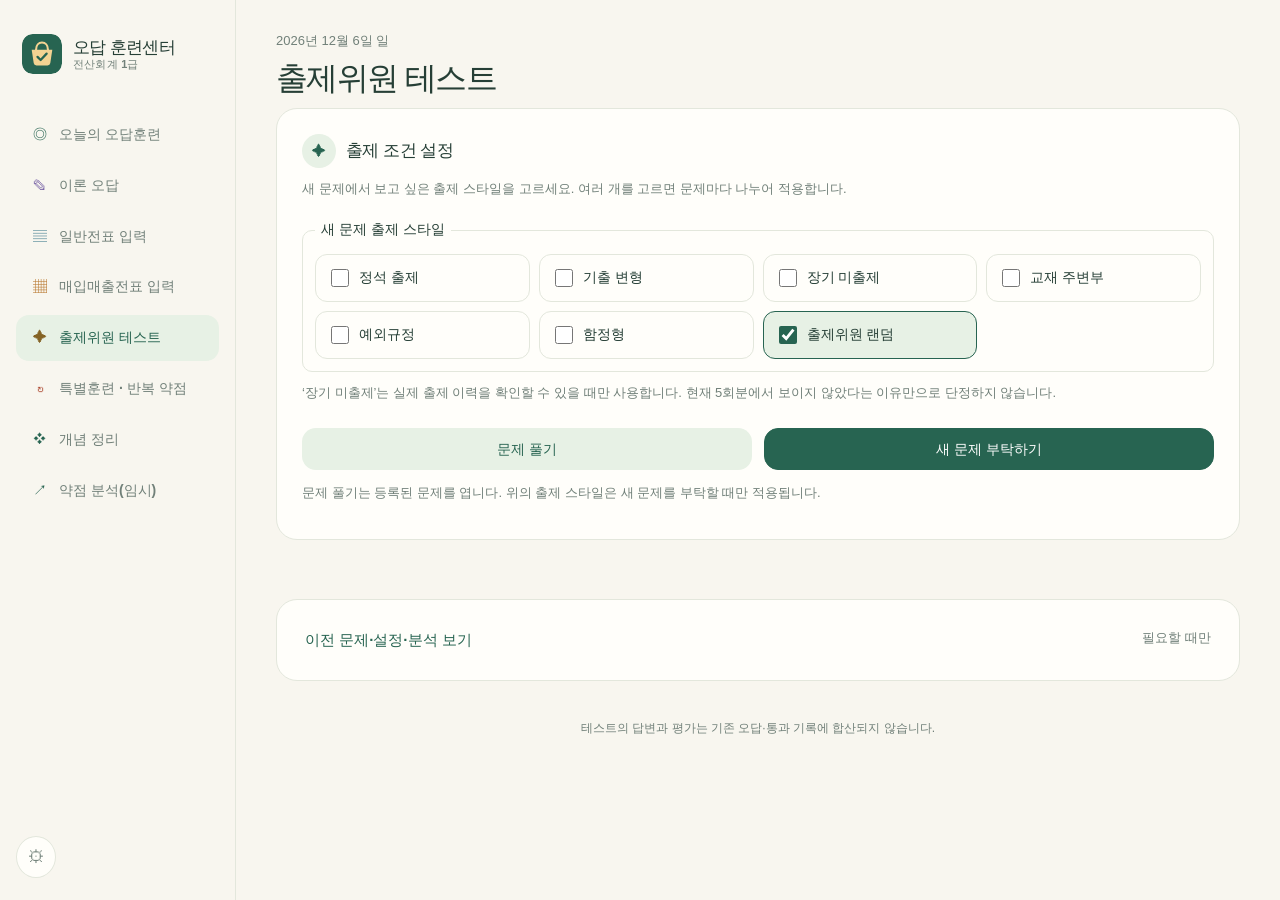
==== commit 43658e6d: "PC 동기화: 2026-10-05 18:09" ====
--- a/examiner-test/index.html
+++ b/examiner-test/index.html
@@ -4,28 +4,48 @@
   <meta charset="utf-8">
   <meta name="viewport" content="width=device-width,initial-scale=1">
   <title>출제위원 테스트 · 오답 훈련센터</title>
-  <link rel="stylesheet" href="examiner.css?v=3">
+  <link rel="stylesheet" href="examiner.css?v=4">
   <script defer src="engine.js?v=2"></script>
-  <script defer src="app.js?v=3"></script>
+  <script defer src="app.js?v=4"></script>
+  <link rel="stylesheet" href="../design/theme.css?v=8">
 </head>
-<body>
+<body class="examiner-page">
   <a class="skip" href="#main">본문으로 바로가기</a>
-  <nav class="examiner-top-nav" aria-label="훈련센터 메뉴"><a href="../오답_훈련센터.html">오늘의 오답훈련</a><a href="../이론_오답응용_5문제.html">이론 오답</a><a href="../일반전표_기본연습_24문제.html">일반전표 입력</a><a href="../매입매출전표_오답연습_3문제.html?view=all">매입매출전표 입력</a><a class="active" href="index.html" aria-current="page">출제위원 테스트</a></nav>
+  <nav class="top-nav" aria-label="훈련센터 메뉴"><div class="nav-inner">
+    <a class="nav-link" href="../오답_훈련센터.html">오늘의 오답훈련</a>
+    <a class="nav-link" href="../이론_오답응용_5문제.html">이론 오답</a>
+    <a class="nav-link" href="../일반전표_기본연습_24문제.html">일반전표 입력</a>
+    <a class="nav-link" href="../매입매출전표_오답연습_3문제.html?view=all">매입매출전표 입력</a>
+    <a class="nav-link active" href="../examiner-test/index.html" aria-current="page">출제위원 테스트</a>
+    <a class="nav-link nav-star" href="../오답_훈련센터.html?weakness=1">특별훈련 · 반복 약점</a>
+    <a class="nav-link nav-concepts" href="../개념_정리.html">개념 정리</a>
+    <a class="nav-link" href="../약점_분석_임시.html">약점 분석(임시)</a>
+  </div></nav>
   <main id="main">
     <section class="intro">
-      <h1>배운 내용, 낯선 질문</h1>
-      <p class="lead">“이런 방식으로도 물어보네?”<br>이론과 전표 입력을 연습하세요.</p>
-      <p>출제 조건은 준비해 두었습니다. 따로 설정하지 않아도 됩니다.</p>
-      <div class="main-actions"><button id="start-mode" class="primary" type="button">문제 풀기</button><button id="request-help" type="button" aria-expanded="false" aria-controls="request-guide">새 문제 부탁하기</button></div>
-      <p id="ready-note" class="hint">문제 풀기는 등록된 문제를 엽니다. 새로운 문제는 이 센터를 만든 AI 채팅에 부탁하세요.</p>
+      <h1>출제 조건 설정</h1>
+      <p>새 문제에서 보고 싶은 출제 스타일을 고르세요. 여러 개를 고르면 문제마다 나누어 적용합니다.</p>
+      <fieldset id="new-style-options" class="new-style-options">
+        <legend>새 문제 출제 스타일</legend>
+        <label class="style-option"><input type="checkbox" value="정석 출제">정석 출제</label>
+        <label class="style-option"><input type="checkbox" value="기출 변형">기출 변형</label>
+        <label class="style-option"><input type="checkbox" value="장기 미출제">장기 미출제</label>
+        <label class="style-option"><input type="checkbox" value="교재 주변부">교재 주변부</label>
+        <label class="style-option"><input type="checkbox" value="예외규정">예외규정</label>
+        <label class="style-option"><input type="checkbox" value="함정형">함정형</label>
+        <label class="style-option"><input type="checkbox" value="출제위원 랜덤" checked>출제위원 랜덤</label>
+      </fieldset>
+      <p class="hint">‘장기 미출제’는 실제 출제 이력을 확인할 수 있을 때만 사용합니다. 현재 5회분에서 보이지 않았다는 이유만으로 단정하지 않습니다.</p>
       <div id="request-guide" class="request-guide" hidden>
-        <h2>지금 대화하던 채팅에 보내 주세요</h2>
+        <h2 id="request-title" tabindex="-1">선택한 조건으로 새 문제 부탁하기</h2>
         <p>이 센터를 만들어 달라고 했던 <b>바로 그 AI 채팅</b>에 아래 한 문장을 보내면 됩니다.</p>
-        <label class="stack">보낼 문장<textarea id="quick-request" rows="2" readonly>출제위원 새 문제 6개를 이론·일반전표·매입매출에서 2개씩 만들어 테스트에 추가해 주세요.</textarea></label>
+        <label class="stack">보낼 문장<textarea id="quick-request" rows="3" readonly></textarea></label>
         <button id="copy-quick-request" class="primary" type="button">이 문장 복사</button><p id="copy-status" class="hint" role="status"></p>
         <p>AI가 조건에 맞춰 출제·검토하고 센터에 추가합니다. 완료 안내를 받으면 이 화면을 새로고침하고 <b>문제 풀기</b>를 누르세요.</p>
         <p class="hint">이 버튼이 채팅으로 자동 전송하지는 않습니다. 문장만 보내 주세요. 긴 요청문이나 결과 파일을 옮길 필요는 없습니다.</p>
       </div>
+      <div class="main-actions"><button id="start-mode" type="button">문제 풀기</button><button id="request-help" class="primary" type="button" aria-expanded="false" aria-controls="request-guide">새 문제 부탁하기</button></div>
+      <p id="ready-note" class="hint">문제 풀기는 등록된 문제를 엽니다. 위의 출제 스타일은 새 문제를 부탁할 때만 적용됩니다.</p>
     </section>
     <p id="status" class="status" role="status" aria-live="polite"></p>
     <section id="subject-picker" class="panel" hidden aria-labelledby="subject-title">
@@ -80,5 +100,6 @@
     </details>
     <footer>테스트의 답변과 평가는 기존 오답·통과 기록에 합산되지 않습니다.</footer>
   </main>
+  <script src="../training-ui.js?v=17"></script>
 </body>
 </html>
--- a/examiner-test/examiner.css
+++ b/examiner-test/examiner.css
@@ -1,8 +1,9 @@
 :root{color-scheme:light;--ink:#203348;--muted:#5a6d80;--blue:#176da8;--line:#dbe4ec;--paper:#fff;--soft:#f2f6fa;--amber:#fff5d9}
-.main-actions{display:flex;flex-wrap:wrap;gap:12px;margin:24px 0 12px}.main-actions button{min-height:52px;flex:1 1 200px;font-size:18px}.request-guide{margin-top:24px;padding-top:20px;border-top:1px solid var(--line)}.request-guide h2{font-size:21px}.advanced>summary{display:flex;flex-wrap:wrap;justify-content:space-between;gap:8px}.advanced #open-tools{margin-top:16px}.feedback-actions{display:flex;flex-wrap:wrap;gap:8px}.feedback-actions button{font-size:14px;font-weight:400}.quick-feedback{border-top:1px solid var(--line);padding-top:12px;margin-top:18px}#practice{scroll-margin-top:16px}#practice-title:focus{outline:none}
+.main-actions{display:flex;flex-wrap:wrap;gap:12px;margin:24px 0 12px}.main-actions button{min-height:52px;flex:1 1 200px;font-size:18px}.new-style-options{display:grid;grid-template-columns:repeat(4,minmax(0,1fr));gap:9px;margin-top:18px}.new-style-options .style-option{min-height:48px}.request-guide{margin-top:24px;padding:20px;border:1px solid #a9cee7;border-radius:12px;background:#f4f9fd;scroll-margin-top:16px}.request-guide h2{font-size:21px}.request-guide #request-title:focus{outline:none}.advanced>summary{display:flex;flex-wrap:wrap;justify-content:space-between;gap:8px}.advanced #open-tools{margin-top:16px}.feedback-actions{display:flex;flex-wrap:wrap;gap:8px}.feedback-actions button{font-size:14px;font-weight:400}.quick-feedback{border-top:1px solid var(--line);padding-top:12px;margin-top:18px}#practice{scroll-margin-top:16px}#practice-title:focus{outline:none}
 .subject-actions{display:grid;grid-template-columns:repeat(3,1fr);gap:10px;margin-top:20px}.subject-actions button{min-height:58px}.quick-feedback,.quality{display:none}.journal-card{margin-top:16px}.voucher-fields,.journal-entries{display:block}.voucher-fields{display:grid;grid-template-columns:repeat(2,minmax(0,1fr));gap:10px}.voucher-fields legend,.journal-entries legend{margin-bottom:10px}.voucher-fields label,.journal-row label{display:grid;gap:4px;font-size:13px;font-weight:700;min-width:0}.voucher-fields input,.voucher-fields select,.journal-row input,.journal-row select{width:100%;font:inherit;padding:9px;border:1px solid #bdcbd7;border-radius:7px;background:white;color:var(--ink)}.journal-row{display:grid;grid-template-columns:90px minmax(145px,1.5fr) minmax(125px,1fr) 90px minmax(140px,1fr);gap:8px;padding:10px 0;border-bottom:1px solid var(--line)}.journal-row:last-child{border:0}.journal-card .answer .table-wrap table{min-width:0}.journal-answer-table{min-width:0;table-layout:fixed}.journal-answer-table th,.journal-answer-table td{overflow-wrap:anywhere}.journal-backup .file-button{margin-left:8px}#subject-picker,#journal-practice{scroll-margin-top:16px}#subject-title:focus,#journal-title:focus{outline:none}
 .examiner-top-nav{width:min(980px,100%);margin:0 auto;padding:12px 24px;display:flex;flex-wrap:wrap;gap:8px}.examiner-top-nav a{display:inline-flex;align-items:center;min-height:38px;padding:6px 12px;border:1px solid #c2d2df;border-radius:9px;background:#fff;color:var(--ink);font-size:14px;font-weight:700;text-decoration:none}.examiner-top-nav a.active{background:var(--blue);border-color:var(--blue);color:#fff}.examiner-top-nav a:focus-visible{outline:3px solid #efb33e}main{padding-top:14px}
-@media(max-width:760px){.subject-actions{grid-template-columns:1fr}.voucher-fields{grid-template-columns:1fr}.journal-row{grid-template-columns:1fr 1fr}.journal-row label:nth-child(2){grid-column:2}.journal-row label:nth-child(3){grid-column:1}.journal-row label:last-child{grid-column:1/-1}.journal-answer-table{font-size:12px}.journal-answer-table th,.journal-answer-table td{padding:7px 5px}}
+@media(max-width:760px){.new-style-options{grid-template-columns:repeat(2,minmax(0,1fr))}.subject-actions{grid-template-columns:1fr}.voucher-fields{grid-template-columns:1fr}.journal-row{grid-template-columns:1fr 1fr}.journal-row label:nth-child(2){grid-column:2}.journal-row label:nth-child(3){grid-column:1}.journal-row label:last-child{grid-column:1/-1}.journal-answer-table{font-size:12px}.journal-answer-table th,.journal-answer-table td{padding:7px 5px}}
+@media(max-width:420px){.new-style-options{grid-template-columns:1fr}}
 *{box-sizing:border-box}[hidden]{display:none!important}body{margin:0;background:var(--soft);color:var(--ink);font:16px/1.75 "Malgun Gothic",sans-serif}header,main{width:min(980px,100%);margin:auto}header{display:flex;flex-wrap:wrap;gap:14px;justify-content:space-between;align-items:center;padding:20px 24px}.back{color:var(--blue);font-weight:700;text-underline-offset:4px}.badge,.tag{display:inline-block;background:#e7eef6;color:#405c78;padding:3px 10px;border-radius:20px;font-size:13px}.skip{position:absolute;left:12px;top:-70px;background:#fff;padding:10px;z-index:2}.skip:focus{top:12px}main{padding:0 24px 36px}h1,h2,h3{line-height:1.35;letter-spacing:-.035em}h1{font-size:clamp(28px,5vw,42px);margin:0 0 18px}h2{font-size:23px;margin:0 0 12px}h3{font-size:19px}p{margin:10px 0}.intro,.panel{background:var(--paper);padding:28px;border:1px solid var(--line);border-radius:16px;margin:0 0 22px}.intro{border-top:4px solid var(--blue)}.eyebrow{color:var(--blue);font-size:12px;font-weight:800;letter-spacing:.12em;margin:0 0 10px}.lead{font-size:21px;color:#3d5266;line-height:1.6}.scope-grid{display:grid;grid-template-columns:repeat(3,1fr);gap:16px;margin:24px 0}.scope-grid>div{border-left:3px solid var(--line);padding-left:14px}.scope-grid b{display:block;font-size:25px}.scope-grid span{display:block;color:var(--muted);font-size:13px}button,.file-button{display:inline-flex;align-items:center;justify-content:center;min-height:43px;border:1px solid #b6c9d9;border-radius:9px;background:#fff;padding:9px 15px;color:var(--blue);font:inherit;font-weight:700;cursor:pointer;text-decoration:none}button:hover,.file-button:hover{background:#eef5fb}button.primary{background:var(--blue);color:#fff;border-color:var(--blue)}button.primary:hover{background:#125c8f}button:disabled{opacity:.5;cursor:default}button:focus-visible,input:focus-visible,select:focus-visible,textarea:focus-visible,a:focus-visible,summary:focus-visible{outline:3px solid #efb33e;outline-offset:3px}.hint{font-size:13px;color:var(--muted)}.status{min-height:1.8em;overflow-wrap:anywhere}.status.error{color:#9e342c;font-weight:700}.controls{display:flex;flex-wrap:wrap;gap:12px;align-items:flex-end;margin:16px 0}.controls label,.stack,.history-picker{display:grid;gap:5px;font-size:14px;font-weight:700}.controls label{flex:1 1 180px}.controls button{flex:0 1 auto}select,input[type=search],textarea{max-width:100%;width:100%;font:inherit;line-height:1.55;color:var(--ink);border:1px solid #bdcbd7;background:#fff;border-radius:7px;padding:10px}textarea{resize:vertical;font-size:14px}.stack{margin:16px 0}.warning{background:var(--amber);color:#725922;padding:12px 15px;font-size:14px;border-radius:9px}.history-picker{margin:18px 0 8px}fieldset{border:1px solid var(--line);border-radius:10px;margin:20px 0 10px;padding:12px;display:flex;flex-wrap:wrap;gap:9px}legend{font-size:14px;font-weight:700;padding:0 6px}.style-option{display:flex;align-items:center;gap:7px;border:1px solid var(--line);border-radius:8px;padding:8px 11px;font-size:14px;cursor:pointer}.style-option:has(input:checked){border-color:#5b96c0;background:#eef6fc}.style-option input{accent-color:var(--blue);width:18px;height:18px}.question{border-top:1px solid var(--line);margin-top:25px;padding-top:22px}.question h3{margin:10px 0}.prompt{white-space:pre-wrap;font-weight:600}.choices{display:grid;gap:8px;border:0;margin:16px 0;padding:0}.choice{display:flex;gap:10px;align-items:flex-start;border:1px solid var(--line);border-radius:9px;padding:12px;cursor:pointer}.choice:has(input:checked){border-color:#3786bb;background:#eef7ff}.choice input{margin-top:5px;accent-color:var(--blue);width:18px;height:18px;flex-shrink:0}.grade-result{min-height:1.7em;font-weight:700}.grade-result.ok{color:#176b45}.grade-result.wrong{color:#a44334}details{border:1px solid var(--line);border-radius:10px;padding:13px 16px;margin-top:14px}summary{font-weight:700;cursor:pointer;line-height:1.6}.answer-content,.audit-content{margin-top:14px}.answer-content p{white-space:pre-wrap}.table-wrap{max-width:100%;overflow:auto;border:1px solid var(--line);border-radius:9px;margin:16px 0}table{border-collapse:collapse;width:100%;min-width:560px;font-size:14px}th,td{text-align:left;padding:12px;border-bottom:1px solid var(--line);vertical-align:top}th{background:#edf3f8;font-weight:700}tbody tr:last-child td{border-bottom:0}caption{text-align:left;padding:12px;color:var(--muted);font-weight:700}.table-wrap td:first-child{min-width:140px}.review-grid{display:grid;grid-template-columns:1fr 1fr;gap:13px;margin:16px 0}.review-grid label{display:grid;gap:5px;font-size:14px}.review-grid small{color:var(--muted)}.evaluation-status{font-size:13px;color:var(--muted)}.pending-question{padding:14px 0;border-bottom:1px solid var(--line)}.file-button{position:relative;overflow:hidden}.file-button input{position:absolute;inset:0;opacity:0;cursor:pointer;width:100%}.file-button:focus-within{outline:3px solid #efb33e;outline-offset:3px}.reference{overflow-wrap:anywhere}.scope-note{font-size:13px;color:var(--muted)}footer{text-align:center;font-size:13px;color:var(--muted);padding:15px 0}
 .question .table-wrap table,.pending-question .table-wrap table{min-width:0;table-layout:fixed}.question .table-wrap td:first-child,.pending-question .table-wrap td:first-child{min-width:0}.question td,.pending-question td{overflow-wrap:anywhere}.question th,.question td,.pending-question th,.pending-question td{padding:10px 8px}.scroll-hint{display:none}
 @media(max-width:620px){header{padding:15px}main{padding:0 12px 22px}.intro,.panel{padding:20px 16px}.lead{font-size:18px}.scope-grid{gap:8px}.scope-grid span{font-size:12px}.scope-grid>div{padding-left:8px}.review-grid{grid-template-columns:1fr}.controls button{flex:1 1 100%}.controls label{flex:1 1 100%}h2{font-size:21px}.choice{padding:10px}.badge{font-size:12px}details{padding:12px}.scope-grid b{font-size:22px}.scroll-hint{display:block;font-size:13px;color:var(--muted)}}
--- a/design/theme.css
+++ b/design/theme.css
@@ -0,0 +1,461 @@
+/* =====================================================================
+   오답 훈련센터 디자인 테마 · 컨셉 "English Basket"
+   ---------------------------------------------------------------------
+   - 화면 전체의 색·글꼴·메뉴 위치·본문 폭·버튼 규격을 이 파일 하나가 정한다.
+   - 설명서: ../Design Guide Line.html (메뉴/본문 위치, 버튼 규격, 수정 순서)
+   - 이 파일은 항상 마지막에 적용된다. training-ui.js가 <head>의 맨 끝으로 옮긴다.
+     그래서 페이지 <style>, season.css, JS가 넣은 스타일보다 우선한다.
+   - 디자인만 바꾼다. 문제·채점·저장·동기화 기능과 무관하다.
+   - 수정 후에는 모든 페이지의 design/theme.css?v=N 숫자를 하나 올린다.
+
+   목차
+     0. 디자인 토큰 ............ 색·글꼴·크기·간격 (디자인 변경은 여기부터)
+     1. 기존 페이지 변수 연결 ... 페이지마다 다른 옛 변수(--blue 등)를 토큰에 연결
+     2. 기본 바탕·글자
+     3. 레이아웃: 왼쪽 사이드바 + 본문
+     4. 사이드바 메뉴
+     5. 페이지 머리말 (날짜·제목·hero)
+     6. 카드·섹션
+     7. 버튼
+     8. 입력·선택 상자
+     9. 배지·태그·칩
+    10. 문제 카드 (이론·일반전표·매입매출 공통)
+    11. 홈 (오늘의 오답훈련·약점 센터·동기화)
+    12. 다른 페이지 (약점 분석·개념 정리·AI 규칙·출제위원)
+    13. 대화상자·알림
+    14. 반응형 (태블릿·모바일)
+   ===================================================================== */
+
+/* ---------- 0. 디자인 토큰 ---------- */
+:root{
+  /* 색: 바탕과 면 */
+  --ui-bg:#f8f6ef;            /* 페이지 바탕 (크림) */
+  --ui-surface:#fffefa;       /* 카드·입력칸 바탕 */
+  --ui-surface-2:#f2f0e7;     /* 카드 안의 옅은 면, hover */
+  --ui-hero:#e7efdf;          /* 머리말 카드 */
+  --ui-hero-line:#d9e4d1;
+
+  /* 색: 글자와 선 */
+  --ui-ink:#263f36;           /* 본문 글자 */
+  --ui-muted:#718079;         /* 보조 글자 */
+  --ui-line:#e3e7dc;          /* 카드 테두리·구분선 */
+  --ui-line-strong:#cbd7ca;   /* 입력칸 테두리 */
+
+  /* 색: 브랜드 */
+  --ui-primary:#276451;       /* 주 버튼·활성 메뉴 글자·진행 막대 */
+  --ui-primary-dark:#1d4d3e;  /* 주 버튼 hover */
+  --ui-mint:#e7f1e5;          /* 보조 버튼·활성 메뉴 바탕·배지 */
+  --ui-mint-strong:#d5e6d3;
+  --ui-gold:#f3d392;          /* 강조 장식 */
+  --ui-gold-soft:#fff1d5;     /* 안내 상자 바탕 */
+  --ui-gold-ink:#846325;      /* 안내 상자 글자 */
+  --ui-focus:#dc9a3e;         /* 키보드 초점 테두리 */
+
+  /* 색: 채점 상태 (정답·오답에만 사용) */
+  --ui-ok:#276451;
+  --ui-ok-soft:#e3f0e1;
+  --ui-bad:#b0503a;
+  --ui-bad-soft:#fbebe4;
+
+  /* 색: 분야 구분 (메뉴 아이콘·문제 목록 왼쪽 띠) */
+  --ui-theory:#7d68a8;     --ui-theory-soft:#efeaf6;
+  --ui-practical:#3d7a8c;  --ui-practical-soft:#e3eff0;
+  --ui-voucher:#b9782f;    --ui-voucher-soft:#fbefdc;
+
+  /* 글꼴 */
+  --ui-font:ui-rounded,"Segoe UI","Malgun Gothic","맑은 고딕","Apple SD Gothic Neo",sans-serif;
+  --ui-font-size:15px;        /* 본문 기본 */
+  --ui-h1:32px;               /* 페이지 제목 */
+  --ui-h2:21px;               /* 섹션 제목 */
+  --ui-h3:17px;
+
+  /* 레이아웃 */
+  --ui-sidebar-w:236px;       /* 왼쪽 메뉴 폭 (PC) */
+  --ui-content-max:1180px;    /* 본문 최대 폭 (사이드바 제외) */
+  --ui-gutter:40px;           /* 본문 좌우 여백 */
+  --ui-gap:20px;              /* 카드 사이 간격 */
+
+  /* 모서리 */
+  --ui-radius-card:21px;
+  --ui-radius-inner:15px;     /* 카드 안의 작은 상자 */
+  --ui-radius-btn:14px;
+  --ui-radius-input:12px;
+  --ui-radius-badge:7px;
+  --ui-radius-pill:999px;
+
+  /* 버튼 규격 */
+  --ui-btn-h:42px;  --ui-btn-px:18px;  --ui-btn-font:14px;
+  --ui-btn-sm-h:34px; --ui-btn-sm-px:12px; --ui-btn-sm-font:13px;
+
+  /* 카드 안쪽 여백 */
+  --ui-card-pad:25px;
+}
+
+/* ---------- 1. 기존 페이지 변수 연결 ---------- */
+/* 각 HTML의 <style>이 쓰던 옛 변수 이름을 새 토큰에 연결한다. 개별 페이지를 고치지 않아도 색이 바뀐다. */
+:root{
+  --ink:var(--ui-ink);--muted:var(--ui-muted);--line:var(--ui-line);--paper:var(--ui-surface);
+  --navy:var(--ui-ink);--blue:var(--ui-primary);--blue-dark:var(--ui-primary-dark);--blue-soft:var(--ui-mint);--sky:var(--ui-mint);
+  --mint:var(--ui-ok-soft);--green:var(--ui-ok);--red:var(--ui-bad);--rose:var(--ui-bad-soft);
+  --yellow:var(--ui-gold-soft);--orange:var(--ui-gold-ink);--violet:var(--ui-theory-soft);--shadow:none;
+  --season-ink:var(--ui-ink);--season-muted:var(--ui-muted);--season-line:var(--ui-line);--season-paper:var(--ui-surface);--season-green:var(--ui-primary);
+  --compact-control-height:34px;
+}
+
+/* ---------- 2. 기본 바탕·글자 ---------- */
+html{background:var(--ui-bg)}
+body{background:var(--ui-bg)!important;color:var(--ui-ink)!important;font-family:var(--ui-font)!important;font-size:var(--ui-font-size)!important;line-height:1.7;font-synthesis:none}
+button,input,select,textarea{font-family:inherit}
+h1,h2,h3,h4{color:var(--ui-ink);letter-spacing:-.03em}
+a{color:var(--ui-primary)}
+:focus-visible{outline:3px solid var(--ui-focus)!important;outline-offset:3px!important}
+::selection{background:var(--ui-gold)}
+.skip-link{border-radius:var(--ui-radius-btn)}
+
+/* ---------- 3. 레이아웃: 왼쪽 사이드바 + 본문 (PC·태블릿, 761px 이상) ---------- */
+@media (min-width:761px){
+  body{padding-left:var(--ui-sidebar-w)!important}
+  /* 상단 메뉴 높이를 쓰던 고정 위치 값을 0으로 돌린다 (사이드바는 위쪽을 차지하지 않음) */
+  html{--nav-h:0px!important;--concept-nav-height:0px!important;scroll-padding-top:16px}
+  main,.wrap,main.wrap{width:auto!important;max-width:var(--ui-content-max)!important;margin:0 auto!important;padding:30px var(--ui-gutter) 70px!important;box-sizing:border-box}
+  .toolbar,.dashboard{top:12px!important}
+  .question-brief{top:16px!important}
+}
+
+/* ---------- 4. 사이드바 메뉴 ---------- */
+/* DOM: nav.top-nav > .nav-inner > [.nav-brand, .nav-menu-toggle, .nav-current, .nav-links > a.nav-link…, .nav-foot > (.nav-settings-button, .nav-sync)] */
+.top-nav [hidden],.top-nav .nav-links .nav-link[hidden]{display:none!important}
+.nav-brand{display:none;align-items:center;gap:11px;text-decoration:none;color:var(--ui-ink)!important}
+.nav-brand img{width:40px;height:40px;border-radius:11px;flex:none}
+.nav-brand span{display:grid;line-height:1.25}
+.nav-brand b{font-size:17px;font-weight:800;letter-spacing:-.04em}
+.nav-brand small{font-size:11px;font-weight:700;color:var(--ui-muted);letter-spacing:.02em}
+.nav-foot{display:flex;align-items:center;gap:8px}
+
+/* 메뉴 항목 아이콘 (data-menu-id는 training-ui.js가 붙임) */
+.top-nav .nav-link::before{display:inline-block;width:20px;margin-right:9px;text-align:center;font-weight:400;color:var(--menu-accent,var(--ui-muted));content:"•"}
+.top-nav .nav-link[data-menu-id="home"]::before{content:"◎";color:var(--ui-primary)}
+.top-nav .nav-link[data-menu-id="theory"]::before{content:"✎"}
+.top-nav .nav-link[data-menu-id="practical"]::before{content:"▤"}
+.top-nav .nav-link[data-menu-id="voucher"]::before{content:"▦"}
+.top-nav .nav-link[data-menu-id="examiner"]::before{content:"✦";color:var(--ui-gold-ink)}
+.top-nav .nav-link[data-menu-id="special"]::before{content:"↻";color:var(--ui-bad)}
+.top-nav .nav-link[data-menu-id="concepts"]::before{content:"❖";color:var(--ui-primary)}
+.top-nav .nav-link[data-menu-id="analysis"]::before{content:"↗";color:var(--ui-primary)}
+.nav-link[href*="이론_"]{--menu-accent:var(--ui-theory)!important;--menu-soft:var(--ui-theory-soft)!important;--menu-ink:var(--ui-theory)!important}
+.nav-link[href*="일반전표_"]:not(.nav-star){--menu-accent:var(--ui-practical)!important;--menu-soft:var(--ui-practical-soft)!important;--menu-ink:var(--ui-practical)!important}
+.nav-link[href*="매입매출전표_"]{--menu-accent:var(--ui-voucher)!important;--menu-soft:var(--ui-voucher-soft)!important;--menu-ink:var(--ui-voucher)!important}
+
+/* 메뉴 항목 공통 모양 (PC·모바일) */
+.top-nav .nav-link,.top-nav .nav-links .nav-link{display:flex!important;align-items:center;width:100%;padding:11px 14px!important;border:0!important;border-radius:13px!important;background:transparent!important;color:var(--ui-muted)!important;font-size:14px!important;font-weight:700!important;text-align:left!important;text-decoration:none;box-shadow:none!important;outline-offset:-2px!important;transition:background .15s,color .15s}
+.top-nav .nav-link:hover,.top-nav .nav-links .nav-link:hover{background:var(--ui-surface-2)!important;color:var(--ui-ink)!important}
+.top-nav .nav-link.active,.top-nav .nav-links .nav-link.active,.top-nav .nav-links .nav-link.active[aria-current="page"]{background:var(--ui-mint)!important;color:var(--ui-primary)!important;border:0!important}
+
+/* 동기화·메뉴 설정 버튼 */
+.top-nav .nav-sync{margin:0!important;width:auto!important;flex:1 1 auto;display:flex}
+.top-nav .nav-sync-button,.top-nav .nav-sync-button.primary{flex:1 1 auto;min-height:40px!important;padding:8px 14px!important;border:0!important;border-radius:var(--ui-radius-btn)!important;background:var(--ui-primary)!important;color:#fff!important;font-size:13px!important;font-weight:800!important;box-shadow:none!important}
+.top-nav .nav-sync-button:hover:not(:disabled){background:var(--ui-primary-dark)!important}
+.top-nav .nav-settings-button{flex:none;width:40px!important;height:40px!important;border:1px solid var(--ui-line)!important;border-radius:50%!important;background:var(--ui-surface)!important;color:var(--ui-muted)!important;font-size:17px!important}
+.top-nav .nav-settings-button:hover{background:var(--ui-mint)!important;color:var(--ui-primary)!important;border-color:var(--ui-mint-strong)!important}
+
+@media (min-width:761px){
+  .top-nav{position:fixed!important;top:0;left:0;bottom:0;z-index:40;width:var(--ui-sidebar-w);height:100vh;background:var(--ui-bg)!important;border:0!important;border-right:1px solid var(--ui-line)!important;box-shadow:none!important;backdrop-filter:none!important;overflow-y:auto;transform:none!important}
+  .top-nav .nav-inner{display:flex!important;flex-direction:column!important;flex-wrap:nowrap!important;align-items:stretch!important;gap:0!important;max-width:none!important;min-height:100%;margin:0!important;padding:34px 16px 22px!important;overflow:visible!important}
+  .nav-brand{display:flex;margin:0 6px 38px}
+  .top-nav .nav-menu-toggle,.top-nav .nav-current{display:none!important}
+  .top-nav .nav-links{display:flex!important;flex-direction:column;gap:5px}
+  .top-nav .nav-foot{margin-top:auto;padding-top:26px}
+}
+
+/* ---------- 5. 페이지 머리말 ---------- */
+/* 5-1. 날짜·제목: h1이 없는 화면(이론·일반전표·매입매출)에 training-ui.js가 넣는다 */
+.page-head{margin:0 0 22px}
+.page-date{margin:0 0 6px;color:var(--ui-muted);font-size:13px}
+.page-title{margin:0;font-size:var(--ui-h1);line-height:1.25;letter-spacing:-.05em;color:var(--ui-ink)}
+
+/* 5-2. hero (홈 맨 위, 약점 분석) : 민트 카드 */
+.hero{position:relative;overflow:hidden;background:var(--ui-hero)!important;color:var(--ui-ink)!important;border:1px solid var(--ui-hero-line)!important;border-radius:25px!important;box-shadow:none!important}
+.hero h1{color:var(--ui-ink)!important;font-size:var(--ui-h1)!important;line-height:1.25!important;letter-spacing:-.05em!important}
+.hero p{color:var(--ui-muted)}
+.hero a{color:var(--ui-primary)}
+/* 홈: hero가 <main> 밖에 있으므로 본문과 같은 폭·여백으로 맞춘다 (높이는 낮게 유지) */
+body>.hero{margin:30px max(var(--ui-gutter),calc((100% - var(--ui-content-max))/2 + var(--ui-gutter))) 0!important;padding:16px 120px 16px 28px!important}
+body>.hero .hero-inner{max-width:none!important;padding:0!important}
+body>.hero::after{content:"";position:absolute;right:30px;top:50%;width:54px;height:54px;background:url("brand-mark.svg") center/contain no-repeat;transform:translateY(-50%) rotate(-7deg);filter:drop-shadow(0 6px 0 #cedcc3)}
+body>.hero+.top-nav+main,body>.hero~main{padding-top:24px!important}
+
+/* ---------- 6. 카드·섹션 ---------- */
+.section,.save-panel,.question,.panel,.backup-card,.github-sync,.weak-profile,.weak-card,.weak-empty,.chapter,.group,.summary article{background:var(--ui-surface)!important;border:1px solid var(--ui-line)!important;border-radius:var(--ui-radius-card)!important;box-shadow:none!important}
+.section,.save-panel,.question{padding:var(--ui-card-pad)!important;margin:0 0 var(--ui-gap)!important}
+.section h2,.save-panel h2,.panel h2{font-size:var(--ui-h2)!important;letter-spacing:-.04em;color:var(--ui-ink)!important}
+.section-heading p,.section>p,.save-panel>p{color:var(--ui-muted)!important}
+.backup-card,.github-sync{border-radius:var(--ui-radius-inner)!important;background:var(--ui-surface)!important}
+.backup-grid{gap:14px}
+.save-path,.path{background:var(--ui-mint)!important;color:var(--ui-primary)!important;border-radius:var(--ui-radius-input)!important}
+.notice,.backup-warning,.type-filter-band,.star-view-note{background:var(--ui-gold-soft)!important;color:var(--ui-gold-ink)!important;border:0!important;border-radius:var(--ui-radius-input)!important;font-size:13px;line-height:1.7}
+.type-filter-band a{color:var(--ui-primary)!important}
+.empty-state,.season-welcome{background:var(--ui-surface-2)!important;border:1px dashed var(--ui-line-strong)!important;border-radius:var(--ui-radius-inner)!important;color:var(--ui-muted)!important}
+.footer,footer{color:var(--ui-muted)!important;font-size:12px!important}
+details>summary{color:var(--ui-primary)}
+
+/* 진행 막대 */
+.progress{color:var(--ui-ink)!important}
+.progress-bar{height:8px!important;background:#edf0e7!important;border-radius:10px!important}
+.progress-bar span{background:var(--ui-primary)!important;border-radius:10px}
+
+/* 표 (홈·약점 분석 등 일반 표) */
+.table-wrap{border:1px solid var(--ui-line)!important;border-radius:var(--ui-radius-inner)!important;background:var(--ui-surface)}
+.table-wrap th,.section th{background:var(--ui-surface-2)!important;color:var(--ui-ink)!important}
+.table-wrap td,.section td{border-color:var(--ui-line)!important}
+
+/* ---------- 7. 버튼 ---------- */
+/* 7-1. 보조 버튼(기본): 민트 바탕 + 초록 글자 */
+.btn,.backup-button,.filter-button,.weak-toolbar button,.season-tag-more,button.filter,.download-tools button,.download-tools .button,.backup-tools button,.backup-tools .button,.mark-toolbar button,.examiner-page button,.examiner-page .file-button{
+  display:inline-flex;align-items:center;justify-content:center;gap:6px;min-height:var(--ui-btn-h)!important;padding:0 var(--ui-btn-px)!important;
+  border:1px solid transparent!important;border-radius:var(--ui-radius-btn)!important;background:var(--ui-mint)!important;color:var(--ui-primary)!important;
+  font-size:var(--ui-btn-font)!important;font-weight:700!important;line-height:1.3!important;text-decoration:none;box-shadow:none!important;cursor:pointer;transition:transform .15s,background .15s}
+.btn:hover,.backup-button:hover,.filter-button:hover,.weak-toolbar button:hover,button.filter:hover,.download-tools button:hover,.mark-toolbar button:hover,.examiner-page button:hover{transform:translateY(-2px);filter:none!important;background:var(--ui-mint-strong)!important}
+.btn:disabled,.backup-button:disabled,.examiner-page button:disabled,.mark-toolbar button:disabled{opacity:.5;cursor:default;transform:none!important}
+
+/* 7-2. 주 버튼: 초록 바탕 + 흰 글자 (채점하기·저장·연결·현재 선택) */
+.btn.check-one,.btn.green,.btn.primary,.backup-button:not(.secondary),.filter-button.active,.open-link,.weak-toolbar button[aria-pressed=true],button.filter.active,.download-tools .button.primary,.examiner-page button.primary,.season-welcome a{
+  background:var(--ui-primary)!important;color:#fff!important;border-color:var(--ui-primary)!important}
+.btn.check-one:hover,.btn.green:hover,.btn.primary:hover,.backup-button:not(.secondary):hover,.filter-button.active:hover,.open-link:hover,.examiner-page button.primary:hover{background:var(--ui-primary-dark)!important;border-color:var(--ui-primary-dark)!important;color:#fff!important}
+
+/* 7-3. 테두리 버튼: 투명 + 얇은 선 (경로 복사·연결 해제·전체 등) */
+.btn.secondary,.backup-button.secondary,.filter-clear,.restore-button,.question .star-one,.question .reset-one{background:transparent!important;color:var(--ui-primary)!important;border:1px solid var(--ui-line-strong)!important}
+.btn.secondary:hover,.backup-button.secondary:hover,.filter-clear:hover,.restore-button:hover{background:var(--ui-surface-2)!important;color:var(--ui-primary)!important}
+
+/* 7-4. 위험 버튼: 기록 초기화 등 */
+.btn.danger,.danger,.btn.reset{background:transparent!important;color:var(--ui-bad)!important;border:1px solid #e6c3b8!important}
+.btn.danger:hover,.danger:hover{background:var(--ui-bad-soft)!important}
+
+/* 7-5. 작은 버튼 */
+.open-link,.restore-button,.filter-clear,.weak-card a,.weak-batch a,.weak-priority>a,.question-more .btn{min-height:var(--ui-btn-sm-h)!important;padding:0 var(--ui-btn-sm-px)!important;font-size:var(--ui-btn-sm-font)!important;border-radius:11px!important;display:inline-flex;align-items:center;font-weight:700}
+.open-link{text-decoration:none}
+
+/* 7-6. 글자 링크형 */
+.mini-link{color:var(--ui-primary)!important}
+.weak-card a,.weak-batch a,.weak-priority>a{background:var(--ui-mint)!important;color:var(--ui-primary)!important;border:0!important;text-decoration:none}
+.weak-card a:hover,.weak-batch a:hover,.weak-priority>a:hover{background:var(--ui-mint-strong)!important}
+
+/* ---------- 8. 입력·선택 상자 ---------- */
+.sort-select,.season-filters select,.study-toolbar select,.study-toolbar input,.type-filter input,.save-row input,.filename-row input,.github-field input,.weak-toolbar select,.filter-bar .sort-select,.examiner-page select,.examiner-page textarea,.examiner-page input[type=search],.examiner-page input[type=text],.voucher-fields input,.voucher-fields select,.journal-row input,.journal-row select{
+  min-height:var(--compact-control-height)!important;border:1px solid var(--ui-line-strong)!important;border-radius:var(--ui-radius-input)!important;background-color:var(--ui-surface)!important;color:var(--ui-ink)!important;font-size:14px!important;box-shadow:none!important}
+.save-row input,.filename-row input,.github-field input{height:42px!important;min-height:42px!important;padding:0 13px!important}
+.sort-label,.round-filter-label,.type-filter,.github-field,.github-remember,.season-filters label{color:var(--ui-ink)!important}
+.github-remember span,.filter-status{color:var(--ui-muted)!important}
+input[type=checkbox],input[type=radio]{accent-color:var(--ui-primary)}
+/* 일반전표 분개 입력표: 줄 높이는 유지하고 색만 맞춤 */
+.entry-wrap table{border-color:var(--ui-line)!important;border-radius:var(--ui-radius-input)!important;background:var(--ui-surface)}
+.entry-wrap th{background:var(--ui-surface-2)!important;color:var(--ui-ink)!important}
+.entry-wrap td{border-color:var(--ui-line)!important}
+.entry-wrap input,.entry-wrap select{border-color:var(--ui-line-strong)!important;border-radius:8px!important;background:var(--ui-surface)!important}
+.entry-wrap input:focus,.entry-wrap select:focus,.study-toolbar input:focus,.type-filter input:focus{outline:3px solid rgba(220,154,62,.35)!important;border-color:var(--ui-focus)!important}
+
+/* 상단 도구 막대 (정렬·회차·유형 검색·진행률) */
+.study-toolbar,.toolbar,.dashboard{gap:8px 10px!important;padding:12px 16px!important;margin:0 0 var(--ui-gap)!important;background:var(--ui-surface)!important;border:1px solid var(--ui-line)!important;border-radius:var(--ui-radius-inner)!important;box-shadow:none!important;backdrop-filter:none!important}
+.study-toolbar .progress{color:var(--ui-muted)!important}
+.mobile-filter-bar button,.mobile-filter-open{border-radius:var(--ui-radius-btn)!important;background:var(--ui-mint)!important;color:var(--ui-primary)!important;border:0!important;font-weight:700!important}
+
+/* ---------- 9. 배지·태그·칩 ---------- */
+.tag,.category-badge,.type-badge,.state-badge,.weak-badge,.badge,.variant-badge,.today-chip{border-radius:var(--ui-radius-badge)!important;background:var(--ui-mint)!important;color:var(--ui-primary)!important;font-size:12px!important;font-weight:700!important}
+[data-source="theory"] .category-badge{background:var(--ui-theory-soft)!important;color:var(--ui-theory)!important}
+[data-source="voucher"] .category-badge{background:var(--ui-voucher-soft)!important;color:var(--ui-voucher)!important}
+[data-source="practical"] .category-badge{background:var(--ui-practical-soft)!important;color:var(--ui-practical)!important}
+.type-badge{background:var(--ui-surface-2)!important;color:var(--ui-muted)!important}
+.state-badge.pass{background:var(--ui-ok-soft)!important;color:var(--ui-ok)!important}
+.state-badge.hide{background:var(--ui-bad-soft)!important;color:var(--ui-bad)!important}
+.state-badge.self,.weak-badge.repeat,.badge.gold{background:var(--ui-gold-soft)!important;color:var(--ui-gold-ink)!important}
+.today-chip{border-radius:var(--ui-radius-pill)!important;padding:6px 12px!important;background:var(--ui-surface)!important;border:1px solid var(--ui-line)!important;color:var(--ui-ink)!important}
+
+/* 유형 태그 (홈 TOP 10): 순위 색은 JS 인라인 대신 아래 3단계를 쓴다 */
+.season-tag{border-radius:var(--ui-radius-badge)!important;background:var(--ui-surface-2)!important;color:var(--ui-muted)!important;font-weight:700}
+.season-tag[data-rank="1"],.season-tag[data-rank="2"],.season-tag[data-rank="3"]{background:var(--ui-primary)!important;color:#fff!important}
+.season-tag[data-rank="4"],.season-tag[data-rank="5"],.season-tag[data-rank="6"]{background:#5b8f78!important;color:#fff!important}
+.season-tag[data-rank="7"],.season-tag[data-rank="8"],.season-tag[data-rank="9"],.season-tag[data-rank="10"]{background:var(--ui-mint-strong)!important;color:var(--ui-primary)!important}
+.season-current-tag[data-rank="1"],.season-current-tag[data-rank="2"],.season-current-tag[data-rank="3"]{background:#a9542f!important;color:#fff!important}
+.season-current-tag[data-rank="4"],.season-current-tag[data-rank="5"],.season-current-tag[data-rank="6"]{background:#cf8a4b!important;color:#fff!important}
+.season-current-tag[data-rank="7"],.season-current-tag[data-rank="8"],.season-current-tag[data-rank="9"],.season-current-tag[data-rank="10"]{background:#f6e2bd!important;color:#6b4512!important}
+.season-current-heading{color:var(--ui-gold-ink)!important}
+.season-current-heading small{background:var(--ui-gold-soft)!important;color:var(--ui-gold-ink)!important}
+.season-current-list{border-left-color:var(--ui-gold)!important;background:#fffaf0!important}
+.season-tag-heading small{background:var(--ui-mint)!important;color:var(--ui-primary)!important}
+#seasonCatalog[data-tags-only]{background:var(--ui-surface)!important;border:1px solid var(--ui-line)!important;border-radius:var(--ui-radius-inner)!important;padding:10px 14px!important}
+#seasonCatalog[data-tags-only] .season-tag-more{background:transparent!important;border-top:1px solid var(--ui-line)!important;color:var(--ui-primary)!important;min-height:36px!important}
+
+/* ---------- 10. 문제 카드 (이론·일반전표·매입매출) ---------- */
+.question .qhead{align-items:center}
+.question .qnum{min-width:34px!important;height:34px!important;border-radius:50%!important;background:var(--ui-mint)!important;color:var(--ui-primary)!important;font-size:14px!important;font-weight:800!important}
+.question .qhead h2,.question .qhead h3{color:var(--ui-ink)!important;font-size:17px!important;font-weight:700!important}
+.question .prompt{background:var(--ui-surface-2)!important;border-left:3px solid var(--ui-primary)!important;border-radius:0 var(--ui-radius-input) var(--ui-radius-input) 0!important;color:var(--ui-ink)}
+.question .data-box{background:#fffaf0!important;border:1px solid #efe3c4!important;border-radius:var(--ui-radius-input)!important}
+.question.correct{border-color:#a9cfb4!important;background:#fbfdf8!important}
+.question.wrong{border-color:#e6bfb3!important;background:#fffcfa!important}
+.result.ok,.field-feedback.ok,.grade-result.ok{color:var(--ui-ok)!important}
+.result.no,.field-feedback.no,.grade-result.wrong{color:var(--ui-bad)!important}
+.field-feedback{border-radius:var(--ui-radius-input)!important}
+.field-feedback.ok{background:var(--ui-ok-soft)!important}
+.field-feedback.no{background:var(--ui-bad-soft)!important}
+.choice{border:1px solid var(--ui-line)!important;border-radius:var(--ui-radius-input)!important;background:var(--ui-surface)!important}
+.choice:hover{background:var(--ui-surface-2)!important}
+.choice:has(input:checked){border-color:var(--ui-primary)!important;background:var(--ui-mint)!important;box-shadow:none!important}
+.choice-number{color:var(--ui-primary)!important}
+.question details:not(.question-more){background:var(--ui-surface)!important;border:1px solid var(--ui-line)!important;border-radius:var(--ui-radius-input)!important}
+.question details>summary{color:var(--ui-primary)!important;font-weight:700}
+.answer-reveal{background:#fffaf0!important;border-color:#efe3c4!important}
+.answer-reveal>summary{color:var(--ui-gold-ink)!important}
+.answer-column{border-color:var(--ui-line)!important;border-radius:var(--ui-radius-input)!important}
+.answer-column-title{background:var(--ui-surface-2)!important;color:var(--ui-ink)!important}
+.answer-compact,.answer-line{background:var(--ui-surface-2)}
+.balance-panel{background:var(--ui-surface-2)!important;border:1px solid var(--ui-line)!important;border-radius:var(--ui-radius-input)!important}
+.balance-panel.balanced{background:var(--ui-ok-soft)!important;border-color:#a9cfb4!important}
+.balance-item{background:var(--ui-surface)!important;color:var(--ui-ink)!important;border-radius:9px!important}
+.before-box{border-color:var(--ui-gold)!important;background:#fffaf0!important;border-radius:var(--ui-radius-input)!important}
+.procedure-check{border-color:var(--ui-gold)!important;color:var(--ui-gold-ink)!important}
+.attempt,.attempt-info,.tip,.help{color:var(--ui-muted)!important}
+.priority-note{color:var(--ui-muted)!important}
+.source{border-color:var(--ui-line)!important;border-radius:var(--ui-radius-inner)!important}
+.source summary{background:var(--ui-surface-2)!important;color:var(--ui-ink)!important}
+/* 예외: .kclep-shell(KcLep 화면 재현)과 .exhibit*(영수증·계산서 재현)은 실제 모양을 유지하므로 색을 바꾸지 않는다 */
+
+/* ---------- 11. 홈 ---------- */
+.today-summary-title{font-size:var(--ui-h2)!important;letter-spacing:-.04em}
+.today-summary-description{color:var(--ui-muted)!important;font-size:14px}
+.problem-item{border:1px solid var(--ui-line)!important;border-left:5px solid var(--ui-practical)!important;border-radius:var(--ui-radius-inner)!important;background:var(--ui-surface)!important}
+.problem-item[data-source="theory"]{border-left-color:var(--ui-theory)!important}
+.problem-item[data-source="voucher"]{border-left-color:var(--ui-voucher)!important}
+.problem-item[data-source="closing"]{border-left-color:var(--ui-primary)!important}
+.problem-meta,.training-note,.frequent-source,.category-card p{color:var(--ui-muted)!important}
+.stat-card,.stat-card:nth-child(n){background:var(--ui-surface)!important;border:1px solid var(--ui-line)!important;border-radius:17px!important;box-shadow:none!important;text-align:center}
+.stat-label{color:var(--ui-muted)!important;font-size:12px!important}
+.stat-value{color:var(--ui-ink)!important}
+.frequent-card{background:var(--ui-gold-soft)!important;border:1px solid #efe3c4!important;border-radius:var(--ui-radius-inner)!important}
+.frequent-count{color:var(--ui-gold-ink)!important}
+.category-card{background:var(--ui-surface)!important;border:1px solid var(--ui-line)!important;border-radius:var(--ui-radius-inner)!important}
+.category-number{color:var(--ui-primary)!important}
+.live-status,.backup-status,.save-status{color:var(--ui-primary)!important}
+.github-help a{color:var(--ui-primary)!important}
+.season-settings>summary{color:var(--ui-ink)!important}
+/* 약점 센터 (?weakness=1) */
+.weak-description,.weak-card p,.weak-profile-meta,.weak-profile-note{color:var(--ui-muted)!important}
+.weak-card,.weak-profile{padding:20px!important}
+.weak-profile-tip{background:var(--ui-surface-2)!important;border-radius:var(--ui-radius-input)!important}
+.weak-profile-list li{border-color:var(--ui-line)!important}
+.weak-profile-list [data-status=weak] strong{color:var(--ui-bad)!important}
+.weak-profile-list [data-status=strong] strong{color:var(--ui-ok)!important}
+
+/* ---------- 12. 다른 페이지 ---------- */
+/* 약점 분석 (막대 색은 화면 설명문 "밝은 파란색 / 연한 초록색"과 맞춰 둔다) */
+:root{--weak:#7fb0c2;--improved:#cfe3c6;--zero:#edf0e7;--nav:var(--ui-primary);--panel:var(--ui-surface);--bg:var(--ui-bg)}
+.summary article{padding:19px!important;text-align:center}
+.filters .filter{min-height:var(--ui-btn-sm-h)!important;padding:0 14px!important;border-radius:var(--ui-radius-pill)!important}
+/* 개념 정리 (본문·표·차례 글자 크기를 16px로 같게 유지) */
+.study-layout{font-size:16px}
+.intro .eyebrow,.focus{color:var(--ui-primary)!important}
+.reading-guide{background:var(--ui-hero)!important;border:1px solid var(--ui-hero-line);border-radius:var(--ui-radius-card)!important}
+.key{background:var(--ui-mint)!important;border-left-color:var(--ui-primary)!important}
+.toc a:hover{background:var(--ui-mint)!important}
+.mark-toolbar{background:var(--ui-surface)!important;border:1px solid var(--ui-line)!important;border-radius:var(--ui-radius-inner)!important;box-shadow:none!important}
+@media (min-width:761px){.mark-toolbar{top:12px!important}.toc{top:calc(var(--concept-toolbar-height,120px) + 30px)!important}.chapter{scroll-margin-top:calc(var(--concept-toolbar-height,120px) + 24px)!important}}
+/* AI 작업 규칙 (사이드바 없는 단독 문서) */
+.rules-page .hero{margin:30px auto 0!important;max-width:1010px;width:calc(100% - 32px);padding:26px 30px!important}
+.rules-page main{padding-top:20px!important}
+.rules-page .toolbar{background:var(--ui-bg)!important;border:0!important;padding:10px 0!important}
+.rules-page .toolbar button,.rules-page .toolbar input{border:1px solid var(--ui-line-strong)!important;border-radius:var(--ui-radius-btn)!important;background:var(--ui-surface)!important;color:var(--ui-ink)}
+.rules-page .toolbar button.active{background:var(--ui-primary)!important;border-color:var(--ui-primary)!important;color:#fff!important}
+.rules-page .group h2{background:var(--ui-surface-2)!important;font-size:17px!important}
+.rules-page .rule{border-color:var(--ui-line)!important}
+.rules-page .summary{background:var(--ui-surface)!important;border:1px solid var(--ui-line)!important;border-radius:var(--ui-radius-card)!important;box-shadow:none!important}
+.rules-page .badge.task{background:var(--ui-surface-2)!important;color:var(--ui-muted)!important}
+@media (min-width:761px){.rules-page{padding-left:0!important}.rules-page main{padding-left:16px!important;padding-right:16px!important;max-width:1042px!important}}
+/* 출제위원 테스트 (examiner-test/index.html, body.examiner-page) */
+.examiner-page{--soft:var(--ui-bg);--amber:var(--ui-gold-soft)}
+.examiner-page .intro,.examiner-page .panel{background:var(--ui-surface)!important;border:1px solid var(--ui-line)!important;border-radius:var(--ui-radius-card)!important}
+.examiner-page .intro{border-top:1px solid var(--ui-line)!important;background:var(--ui-hero)!important;border-color:var(--ui-hero-line)!important}
+.examiner-page .eyebrow{color:var(--ui-primary)!important}
+.examiner-page .style-option{border-radius:var(--ui-radius-input)!important;background:var(--ui-surface)}
+.examiner-page .style-option:has(input:checked){border-color:var(--ui-primary)!important;background:var(--ui-mint)!important}
+.examiner-page .request-guide{background:var(--ui-mint)!important;border-color:var(--ui-mint-strong)!important;border-radius:var(--ui-radius-inner)!important}
+.examiner-page .examiner-top-nav a{border:0!important;border-radius:13px!important;background:transparent!important;color:var(--ui-muted)!important;font-weight:700}
+.examiner-page .examiner-top-nav a:hover{background:var(--ui-surface-2)!important;color:var(--ui-ink)!important}
+.examiner-page .examiner-top-nav a.active{background:var(--ui-mint)!important;color:var(--ui-primary)!important}
+@media (min-width:761px){
+  .examiner-page .examiner-top-nav{position:fixed;top:0;left:0;bottom:0;z-index:40;width:var(--ui-sidebar-w)!important;margin:0!important;padding:34px 16px 22px!important;display:flex!important;flex-direction:column;flex-wrap:nowrap!important;gap:5px!important;background:var(--ui-bg);border-right:1px solid var(--ui-line)}
+  .examiner-page .examiner-top-nav::before{content:"오답 훈련센터";display:flex;align-items:center;min-height:40px;margin:0 6px 38px;padding-left:51px;background:url("brand-mark.svg") left center/40px 40px no-repeat;font-size:17px;font-weight:800;letter-spacing:-.04em;color:var(--ui-ink)}
+  .examiner-page .examiner-top-nav a{width:100%;min-height:0!important;padding:11px 14px!important;font-size:14px!important}
+  .examiner-page header,.examiner-page main{width:auto!important;max-width:var(--ui-content-max)!important}
+  .examiner-page main{padding:30px var(--ui-gutter) 60px!important}
+}
+
+/* ---------- 13. 대화상자·알림 ---------- */
+.menu-settings{border-radius:var(--ui-radius-card)!important;background:var(--ui-surface)!important;color:var(--ui-ink)!important}
+.menu-settings-head,.menu-settings-actions{border-color:var(--ui-line)!important}
+.menu-order-item{background:var(--ui-surface-2)!important;border-color:var(--ui-line)!important;border-radius:var(--ui-radius-input)!important}
+.menu-order-item.dragging{border-color:var(--ui-primary)!important}
+.menu-list-count,.menu-restore{color:var(--ui-primary)!important}
+.menu-delete{color:var(--ui-bad)!important}
+.menu-settings-actions button,.menu-delete,.menu-restore{border-radius:11px!important;border-color:var(--ui-line-strong)!important;background:var(--ui-surface)!important}
+.menu-settings-actions .menu-save{background:var(--ui-primary)!important;border-color:var(--ui-primary)!important;color:#fff!important}
+.sync-toast,.notebook-toast{background:var(--ui-ink)!important;color:#fff!important;border-radius:15px!important;padding:14px 22px!important;font-weight:600!important}
+.sync-toast.error{background:#8a3b28!important}
+.account-search-dialog{border:1px solid var(--ui-line)!important;border-radius:var(--ui-radius-card)!important;background:var(--ui-surface)!important;color:var(--ui-ink)!important}
+.account-search-input{border:2px solid var(--ui-primary)!important;border-radius:var(--ui-radius-input)!important;color:var(--ui-ink)!important}
+.account-search-option{color:var(--ui-ink)!important;border-radius:10px!important;background:transparent!important}
+.account-search-option:hover,.account-search-option.active{background:var(--ui-mint)!important;color:var(--ui-primary)!important}
+.account-search-close{border-radius:50%!important;border-color:var(--ui-line)!important;background:var(--ui-surface-2)!important;color:var(--ui-ink)!important}
+.account-search-overlay{background:rgba(38,63,54,.35)!important}
+.mobile-filter-dialog,.mobile-filter-content{border-radius:var(--ui-radius-card) var(--ui-radius-card) 0 0}
+
+/* ---------- 14. 반응형 ---------- */
+/* 태블릿: 사이드바와 여백을 줄인다 */
+@media (min-width:761px) and (max-width:1100px){
+  :root{--ui-sidebar-w:200px;--ui-gutter:24px;--ui-h1:28px}
+  .top-nav .nav-inner{padding:28px 12px 18px!important}
+  .nav-brand{margin-bottom:28px}
+}
+/* 모바일(760px 이하): 위쪽 얇은 막대 + ☰ 메뉴 (동작은 training-ui.js) */
+@media (max-width:760px){
+  :root{--ui-gutter:16px;--ui-h1:25px;--ui-h2:19px;--ui-card-pad:18px;--ui-font-size:15px}
+  main,.wrap,main.wrap{width:auto!important;max-width:none!important;margin:0!important;padding:18px var(--ui-gutter) 60px!important}
+  .top-nav{background:rgba(248,246,239,.96)!important;border-bottom:1px solid var(--ui-line)!important;box-shadow:none!important;backdrop-filter:blur(10px)}
+  .top-nav .nav-inner{padding:8px 12px!important;gap:8px!important}
+  .top-nav.nav-compact .nav-menu-toggle{min-height:40px!important;padding:0 14px!important;border:0!important;border-radius:var(--ui-radius-btn)!important;background:var(--ui-mint)!important;color:var(--ui-primary)!important;font-weight:800!important}
+  .top-nav.nav-compact .nav-current{color:var(--ui-ink)!important;font-weight:800!important}
+  .top-nav.nav-compact .nav-links{background:var(--ui-surface)!important;border-bottom:1px solid var(--ui-line)!important;box-shadow:0 18px 30px rgba(38,63,54,.12)!important;padding:10px 12px 14px!important;gap:3px!important}
+  .top-nav.nav-compact .nav-links .nav-link{text-align:left!important;justify-content:flex-start}
+  .top-nav.nav-compact .nav-sync-button{min-height:40px!important;padding:0 12px!important}
+  .top-nav .nav-foot{margin-left:auto}
+  body>.hero{margin:16px var(--ui-gutter) 0!important;padding:14px 66px 14px 18px!important;border-radius:var(--ui-radius-card)!important}
+  body>.hero h1{font-size:19px!important}
+  body>.hero::after{right:16px;width:38px;height:38px}
+  .page-head{margin-bottom:16px}
+  .page-date{font-size:12px}
+  .rules-page .hero{width:auto;margin:16px 16px 0!important;padding:20px!important}
+  .examiner-page .examiner-top-nav{display:flex;flex-wrap:nowrap!important;overflow-x:auto;padding:10px 12px!important;background:rgba(248,246,239,.96);border-bottom:1px solid var(--ui-line)}
+  .examiner-page .examiner-top-nav a{flex:none;padding:8px 12px!important}
+}
+@media (prefers-reduced-motion:reduce){.btn,.backup-button,.filter-button{transition:none}.btn:hover,.backup-button:hover{transform:none}}
+@media print{body{padding-left:0!important;background:#fff!important}.top-nav,.examiner-top-nav,.page-date{display:none!important}}
+
+/* ---------- 15. 공통 페이지 머리말 (2026-10-05 사용자 지정: 모든 화면 같은 모양) ---------- */
+/* training-ui.js가 <main> 바로 앞에 .page-head(날짜 → 제목)를 넣는다. 홈의 예전 hero와 출제위원의 큰 제목은 숨기거나 줄인다. */
+body.has-page-head>.hero{display:none!important}
+body>.page-head{box-sizing:border-box;max-width:var(--ui-content-max);margin:0 auto;padding:30px var(--ui-gutter) 0}
+body>.page-head+main,body>.page-head~main{padding-top:0!important}
+.examiner-page.has-page-head .intro h1{font-size:var(--ui-h2)!important;margin-bottom:10px}
+.type-filter[hidden]{display:none!important}
+@media (max-width:760px){body>.page-head{padding:18px var(--ui-gutter) 0}}
+body.has-page-head .weak-title{display:none}
+
+/* 출제위원 테스트 머리 카드: 문제 카드(.question)와 같은 컨셉 (2026-10-05 사용자 지정) */
+.examiner-page .intro{background:var(--ui-surface)!important;border:1px solid var(--ui-line)!important;border-radius:var(--ui-radius-card)!important;padding:var(--ui-card-pad)!important}
+.examiner-page.has-page-head .intro h1{display:flex;align-items:center;gap:10px;font-size:17px!important;font-weight:700;color:var(--ui-ink)}
+.examiner-page .intro h1::before{content:"✦";display:grid;place-items:center;width:34px;height:34px;flex:none;border-radius:50%;background:var(--ui-mint);color:var(--ui-primary);font-size:14px}
+.examiner-page .intro>p:first-of-type{color:var(--ui-muted);font-size:13px}
+.examiner-page .new-style-options{background:transparent!important}
+.examiner-page .style-option{border:1px solid var(--ui-line)!important;background:var(--ui-surface)!important}
+
+/* 페이지 제목 아래 여백 10px (2026-10-05 사용자 지정) */
+body>.page-head{padding-bottom:10px!important}
+@media (max-width:760px){body>.page-head{padding-bottom:10px!important}}
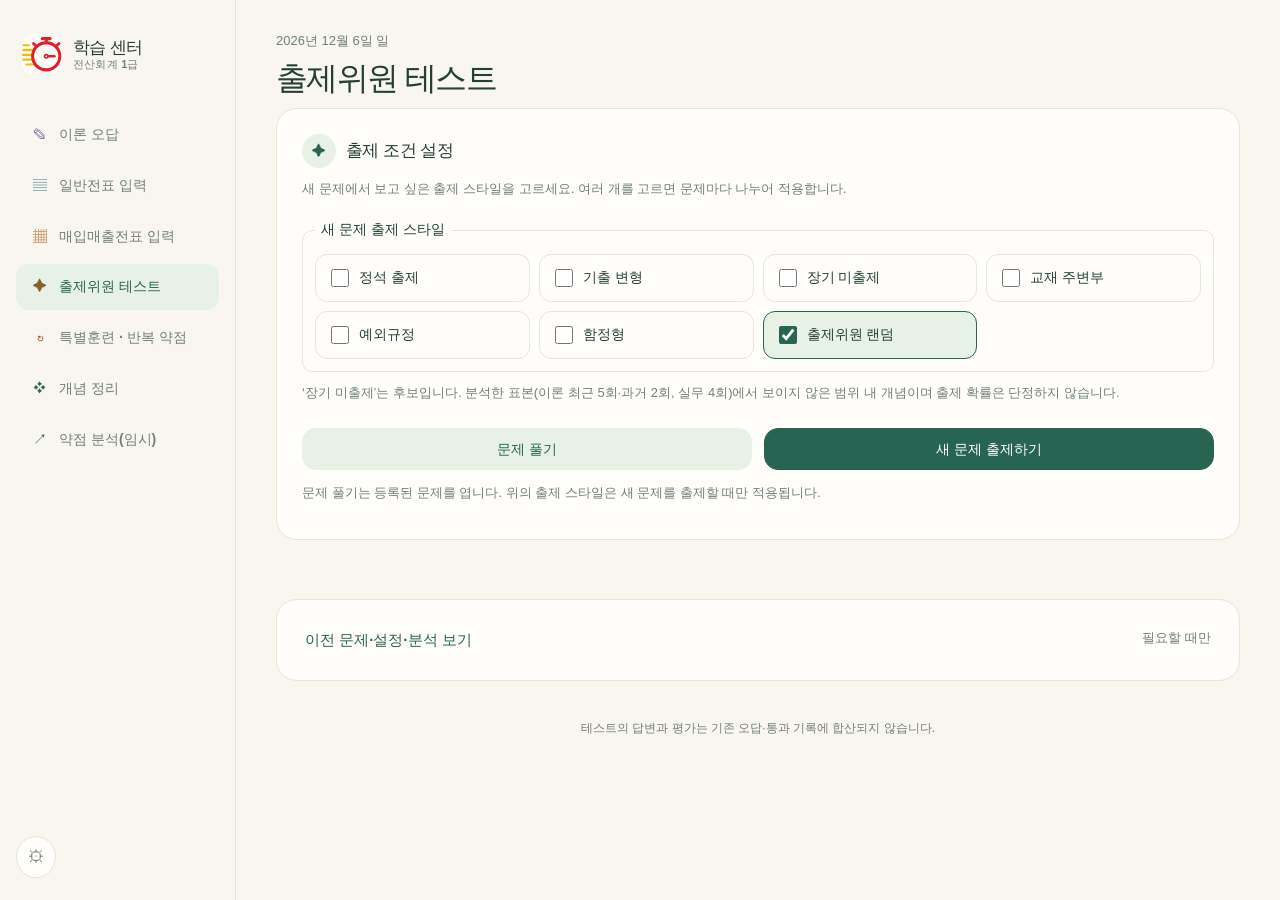
==== commit 02b10f16: "PC 동기화: 2026-10-07 11:18" ====
--- a/examiner-test/index.html
+++ b/examiner-test/index.html
@@ -3,11 +3,16 @@
 <head>
   <meta charset="utf-8">
   <meta name="viewport" content="width=device-width,initial-scale=1">
-  <title>출제위원 테스트 · 오답 훈련센터</title>
-  <link rel="stylesheet" href="examiner.css?v=4">
-  <script defer src="engine.js?v=2"></script>
-  <script defer src="app.js?v=4"></script>
-  <link rel="stylesheet" href="../design/theme.css?v=8">
+  <title>출제위원 테스트 · 학습 센터</title>
+  <link rel="stylesheet" href="examiner.css?v=6">
+  <script defer src="engine.js?v=3"></script>
+  <script defer src="app.js?v=7"></script>
+  <link rel="stylesheet" href="../design/theme.css?v=12">
+  <link rel="icon" type="image/svg+xml" href="../design/brand-mark.svg?v=3">
+  <link rel="icon" type="image/png" sizes="32x32" href="../design/favicon-32.png?v=3">
+  <link rel="icon" type="image/png" sizes="192x192" href="../design/icon-192.png?v=3">
+  <link rel="shortcut icon" href="../design/favicon.ico?v=3">
+  <link rel="apple-touch-icon" href="../design/apple-touch-icon.png?v=3">
 </head>
 <body class="examiner-page">
   <a class="skip" href="#main">본문으로 바로가기</a>
@@ -29,28 +34,43 @@
         <legend>새 문제 출제 스타일</legend>
         <label class="style-option"><input type="checkbox" value="정석 출제">정석 출제</label>
         <label class="style-option"><input type="checkbox" value="기출 변형">기출 변형</label>
-        <label class="style-option"><input type="checkbox" value="장기 미출제">장기 미출제</label>
+        <label class="style-option"><input type="checkbox" value="장기 미출제 후보">장기 미출제</label>
         <label class="style-option"><input type="checkbox" value="교재 주변부">교재 주변부</label>
         <label class="style-option"><input type="checkbox" value="예외규정">예외규정</label>
         <label class="style-option"><input type="checkbox" value="함정형">함정형</label>
         <label class="style-option"><input type="checkbox" value="출제위원 랜덤" checked>출제위원 랜덤</label>
       </fieldset>
-      <p class="hint">‘장기 미출제’는 실제 출제 이력을 확인할 수 있을 때만 사용합니다. 현재 5회분에서 보이지 않았다는 이유만으로 단정하지 않습니다.</p>
+      <p class="hint">‘장기 미출제’는 후보입니다. 분석한 표본(이론 최근 5회·과거 2회, 실무 4회)에서 보이지 않은 범위 내 개념이며 출제 확률은 단정하지 않습니다.</p>
       <div id="request-guide" class="request-guide" hidden>
-        <h2 id="request-title" tabindex="-1">선택한 조건으로 새 문제 부탁하기</h2>
-        <p>이 센터를 만들어 달라고 했던 <b>바로 그 AI 채팅</b>에 아래 한 문장을 보내면 됩니다.</p>
-        <label class="stack">보낼 문장<textarea id="quick-request" rows="3" readonly></textarea></label>
-        <button id="copy-quick-request" class="primary" type="button">이 문장 복사</button><p id="copy-status" class="hint" role="status"></p>
-        <p>AI가 조건에 맞춰 출제·검토하고 센터에 추가합니다. 완료 안내를 받으면 이 화면을 새로고침하고 <b>문제 풀기</b>를 누르세요.</p>
-        <p class="hint">이 버튼이 채팅으로 자동 전송하지는 않습니다. 문장만 보내 주세요. 긴 요청문이나 결과 파일을 옮길 필요는 없습니다.</p>
+        <h2 id="request-title" tabindex="-1">선택한 조건으로 새 문제 출제하기</h2>
+        <section id="auto-panel" class="auto-panel" aria-label="바로 출제">
+          <p id="auto-state" class="auto-state" role="status">PC 도우미 연결을 확인하고 있습니다…</p>
+          <div class="auto-counts" role="group" aria-label="분야별 문항 수">
+            <label>이론 <select id="auto-theory"><option>0</option><option>1</option><option selected>2</option><option>3</option><option>4</option></select></label>
+            <label>일반전표 <select id="auto-practical"><option>0</option><option>1</option><option selected>2</option><option>3</option><option>4</option></select></label>
+            <label>매입매출 <select id="auto-voucher"><option>0</option><option>1</option><option selected>2</option><option>3</option><option>4</option></select></label>
+            <span id="auto-total" class="hint"></span>
+          </div>
+          <div class="auto-actions"><button id="auto-run" class="primary" type="button" disabled>지금 출제하기</button><button id="auto-cancel" type="button" hidden>출제 중단</button><button id="auto-login" type="button" hidden>AI 연결</button></div>
+          <ol id="auto-log" class="auto-log" aria-live="polite"></ol>
+          <div id="auto-result"></div>
+          <p class="hint">ChatGPT 계정의 Codex로 출제합니다(유료 API 키 사용 없음). ① 후보를 구상해 9개 기준으로 거른 뒤 ② 형식·세액·차대변을 검사하고 ③ 정답을 모르는 다른 대화가 독립적으로 풀어 보아 정답이 일치한 문항만 추가합니다. 보통 5~15분 걸립니다.</p>
+        </section>
+        <details id="manual-request" class="manual-request">
+          <summary>도우미를 쓸 수 없을 때(휴대폰 등): 채팅에 직접 부탁하기</summary>
+          <p>이 센터를 만들어 달라고 했던 <b>바로 그 AI 채팅</b>에 아래 한 문장을 보내면 됩니다.</p>
+          <label class="stack">보낼 문장<textarea id="quick-request" rows="3" readonly></textarea></label>
+          <button id="copy-quick-request" class="primary" type="button">이 문장 복사</button><p id="copy-status" class="hint" role="status"></p>
+          <p class="hint">이 버튼이 채팅으로 자동 전송하지는 않습니다. AI가 출제를 끝내면 이 화면을 새로고침하고 <b>문제 풀기</b>를 누르세요.</p>
+        </details>
       </div>
-      <div class="main-actions"><button id="start-mode" type="button">문제 풀기</button><button id="request-help" class="primary" type="button" aria-expanded="false" aria-controls="request-guide">새 문제 부탁하기</button></div>
-      <p id="ready-note" class="hint">문제 풀기는 등록된 문제를 엽니다. 위의 출제 스타일은 새 문제를 부탁할 때만 적용됩니다.</p>
+      <div class="main-actions"><button id="start-mode" type="button">문제 풀기</button><button id="request-help" class="primary" type="button" aria-expanded="false" aria-controls="request-guide">새 문제 출제하기</button></div>
+      <p id="ready-note" class="hint">문제 풀기는 등록된 문제를 엽니다. 위의 출제 스타일은 새 문제를 출제할 때만 적용됩니다.</p>
     </section>
     <p id="status" class="status" role="status" aria-live="polite"></p>
     <section id="subject-picker" class="panel" hidden aria-labelledby="subject-title">
       <h2 id="subject-title" tabindex="-1">어떤 문제를 풀까요?</h2>
-      <p>여기에는 이미 준비된 문제가 열립니다. 새 출제가 필요할 때만 위의 ‘새 문제 부탁하기’를 사용하세요.</p>
+      <p>여기에는 이미 준비된 문제가 열립니다. 새 문제가 필요할 때만 위의 ‘새 문제 출제하기’를 사용하세요.</p>
       <div class="subject-actions">
         <button type="button" data-subject="theory">이론 문제</button>
         <button type="button" data-subject="practical">일반전표 입력</button>
@@ -73,14 +93,14 @@
           <label class="history-picker">이전에 풀던 문제<select id="trial-select"><option value="">아직 풀이 기록이 없습니다</option></select></label>
           <div class="controls"><label>문제 묶음<select id="pack-select"></select></label><label>문항 수<select id="count"><option>5</option><option selected>6</option><option>7</option><option>8</option></select></label></div>
           <fieldset id="style-options"><legend>준비된 문제에서 골라 풀기</legend></fieldset>
-          <p class="hint">스타일 선택은 준비된 문제를 고르는 조건입니다. 새 출제는 위의 ‘새 문제 부탁하기’를 이용하세요.</p>
+          <p class="hint">스타일 선택은 준비된 문제를 고르는 조건입니다. 새 출제는 위의 ‘새 문제 출제하기’를 이용하세요.</p>
           <button id="open-trial" type="button">선택한 문제 풀기</button>
         </details>
         <details id="analysis-panel">
           <summary>이론 기출 분석과 출제 기준</summary>
           <p>기본 출제는 <b>질문 방향 바꾸기 2문항 · 비슷한 개념 구분하기 2문항 · 세부개념이나 예외 활용하기 2문항</b>입니다. 기출 수준의 지식·문장·계산량으로 구성합니다.</p>
-          <p id="analysis-summary"></p><p class="hint">제공하신 후기 요약은 123~126회를 대체로 평이하게, 127회 이론을 상대적으로 까다롭게 평가합니다. 이는 통계가 아닌 참고 의견입니다. 난도는 실제 기출의 풀이량과 처리 기준을 우선해 점검합니다. 분석한 5회분에서 보이지 않은 개념을 최근 수년간 미출제됐다고 단정하지 않습니다.</p>
-          <div class="controls"><label>관찰 빈도<select id="frequency-filter"><option value="all">전체</option><option value="frequent">자주 관찰 · 3회차 이상</option><option value="occasional">가끔 관찰 · 1~2회차</option><option value="unseen">표본 내 미관찰</option></select></label><label>개념 검색<input id="concept-search" type="search" placeholder="예: 면세, 재고" maxlength="100"></label></div>
+          <p id="analysis-summary"></p><div id="practice-summary" class="practice-summary"></div><p class="hint">제공하신 후기 요약은 123~126회를 대체로 평이하게, 127회 이론을 상대적으로 까다롭게 평가합니다. 이는 통계가 아닌 참고 의견입니다. 난도는 실제 기출의 풀이량과 처리 기준을 우선해 점검합니다. 분석한 5회분에서 보이지 않은 개념을 최근 수년간 미출제됐다고 단정하지 않습니다.</p>
+          <div class="controls"><label>관찰 빈도<select id="frequency-filter"><option value="all">전체</option><option value="frequent">자주 관찰 · 3회차 이상</option><option value="occasional">가끔 관찰 · 1~2회차</option><option value="unseen">최근 5회 미관찰</option><option value="older">과거(103·104회)에만 관찰</option></select></label><label>개념 검색<input id="concept-search" type="search" placeholder="예: 면세, 재고" maxlength="100"></label></div>
           <p class="scroll-hint">분석표는 좌우로 밀어 나머지 열을 볼 수 있습니다.</p>
           <div class="table-wrap" tabindex="0" aria-label="개념별 관찰 빈도 · 좌우 스크롤"><table><caption>개념별 관찰 빈도 · 이론 75문항</caption><thead><tr><th>분야 / 세부개념</th><th>문항 수 / 관찰 회차</th><th>판단 포인트와 함정</th></tr></thead><tbody id="concept-rows"></tbody></table></div>
           <details><summary>문장·선택지 패턴과 자료 근거</summary><div id="patterns"></div><ul id="scope-references"></ul></details>
@@ -100,6 +120,6 @@
     </details>
     <footer>테스트의 답변과 평가는 기존 오답·통과 기록에 합산되지 않습니다.</footer>
   </main>
-  <script src="../training-ui.js?v=17"></script>
+  <script src="../training-ui.js?v=19"></script>
 </body>
 </html>
--- a/examiner-test/examiner.css
+++ b/examiner-test/examiner.css
@@ -1,8 +1,7 @@
 :root{color-scheme:light;--ink:#203348;--muted:#5a6d80;--blue:#176da8;--line:#dbe4ec;--paper:#fff;--soft:#f2f6fa;--amber:#fff5d9}
 .main-actions{display:flex;flex-wrap:wrap;gap:12px;margin:24px 0 12px}.main-actions button{min-height:52px;flex:1 1 200px;font-size:18px}.new-style-options{display:grid;grid-template-columns:repeat(4,minmax(0,1fr));gap:9px;margin-top:18px}.new-style-options .style-option{min-height:48px}.request-guide{margin-top:24px;padding:20px;border:1px solid #a9cee7;border-radius:12px;background:#f4f9fd;scroll-margin-top:16px}.request-guide h2{font-size:21px}.request-guide #request-title:focus{outline:none}.advanced>summary{display:flex;flex-wrap:wrap;justify-content:space-between;gap:8px}.advanced #open-tools{margin-top:16px}.feedback-actions{display:flex;flex-wrap:wrap;gap:8px}.feedback-actions button{font-size:14px;font-weight:400}.quick-feedback{border-top:1px solid var(--line);padding-top:12px;margin-top:18px}#practice{scroll-margin-top:16px}#practice-title:focus{outline:none}
-.subject-actions{display:grid;grid-template-columns:repeat(3,1fr);gap:10px;margin-top:20px}.subject-actions button{min-height:58px}.quick-feedback,.quality{display:none}.journal-card{margin-top:16px}.voucher-fields,.journal-entries{display:block}.voucher-fields{display:grid;grid-template-columns:repeat(2,minmax(0,1fr));gap:10px}.voucher-fields legend,.journal-entries legend{margin-bottom:10px}.voucher-fields label,.journal-row label{display:grid;gap:4px;font-size:13px;font-weight:700;min-width:0}.voucher-fields input,.voucher-fields select,.journal-row input,.journal-row select{width:100%;font:inherit;padding:9px;border:1px solid #bdcbd7;border-radius:7px;background:white;color:var(--ink)}.journal-row{display:grid;grid-template-columns:90px minmax(145px,1.5fr) minmax(125px,1fr) 90px minmax(140px,1fr);gap:8px;padding:10px 0;border-bottom:1px solid var(--line)}.journal-row:last-child{border:0}.journal-card .answer .table-wrap table{min-width:0}.journal-answer-table{min-width:0;table-layout:fixed}.journal-answer-table th,.journal-answer-table td{overflow-wrap:anywhere}.journal-backup .file-button{margin-left:8px}#subject-picker,#journal-practice{scroll-margin-top:16px}#subject-title:focus,#journal-title:focus{outline:none}
-.examiner-top-nav{width:min(980px,100%);margin:0 auto;padding:12px 24px;display:flex;flex-wrap:wrap;gap:8px}.examiner-top-nav a{display:inline-flex;align-items:center;min-height:38px;padding:6px 12px;border:1px solid #c2d2df;border-radius:9px;background:#fff;color:var(--ink);font-size:14px;font-weight:700;text-decoration:none}.examiner-top-nav a.active{background:var(--blue);border-color:var(--blue);color:#fff}.examiner-top-nav a:focus-visible{outline:3px solid #efb33e}main{padding-top:14px}
-@media(max-width:760px){.new-style-options{grid-template-columns:repeat(2,minmax(0,1fr))}.subject-actions{grid-template-columns:1fr}.voucher-fields{grid-template-columns:1fr}.journal-row{grid-template-columns:1fr 1fr}.journal-row label:nth-child(2){grid-column:2}.journal-row label:nth-child(3){grid-column:1}.journal-row label:last-child{grid-column:1/-1}.journal-answer-table{font-size:12px}.journal-answer-table th,.journal-answer-table td{padding:7px 5px}}
+.subject-actions{display:grid;grid-template-columns:repeat(3,1fr);gap:10px;margin-top:20px}.subject-actions button{min-height:58px}.quick-feedback,.quality{display:none}.journal-card{margin-top:16px}.journal-card .answer .table-wrap table{min-width:0}.journal-backup .file-button{margin-left:8px}#subject-picker,#journal-practice{scroll-margin-top:16px}#subject-title:focus,#journal-title:focus{outline:none}
+@media(max-width:760px){.new-style-options{grid-template-columns:repeat(2,minmax(0,1fr))}.subject-actions{grid-template-columns:1fr}}
 @media(max-width:420px){.new-style-options{grid-template-columns:1fr}}
 *{box-sizing:border-box}[hidden]{display:none!important}body{margin:0;background:var(--soft);color:var(--ink);font:16px/1.75 "Malgun Gothic",sans-serif}header,main{width:min(980px,100%);margin:auto}header{display:flex;flex-wrap:wrap;gap:14px;justify-content:space-between;align-items:center;padding:20px 24px}.back{color:var(--blue);font-weight:700;text-underline-offset:4px}.badge,.tag{display:inline-block;background:#e7eef6;color:#405c78;padding:3px 10px;border-radius:20px;font-size:13px}.skip{position:absolute;left:12px;top:-70px;background:#fff;padding:10px;z-index:2}.skip:focus{top:12px}main{padding:0 24px 36px}h1,h2,h3{line-height:1.35;letter-spacing:-.035em}h1{font-size:clamp(28px,5vw,42px);margin:0 0 18px}h2{font-size:23px;margin:0 0 12px}h3{font-size:19px}p{margin:10px 0}.intro,.panel{background:var(--paper);padding:28px;border:1px solid var(--line);border-radius:16px;margin:0 0 22px}.intro{border-top:4px solid var(--blue)}.eyebrow{color:var(--blue);font-size:12px;font-weight:800;letter-spacing:.12em;margin:0 0 10px}.lead{font-size:21px;color:#3d5266;line-height:1.6}.scope-grid{display:grid;grid-template-columns:repeat(3,1fr);gap:16px;margin:24px 0}.scope-grid>div{border-left:3px solid var(--line);padding-left:14px}.scope-grid b{display:block;font-size:25px}.scope-grid span{display:block;color:var(--muted);font-size:13px}button,.file-button{display:inline-flex;align-items:center;justify-content:center;min-height:43px;border:1px solid #b6c9d9;border-radius:9px;background:#fff;padding:9px 15px;color:var(--blue);font:inherit;font-weight:700;cursor:pointer;text-decoration:none}button:hover,.file-button:hover{background:#eef5fb}button.primary{background:var(--blue);color:#fff;border-color:var(--blue)}button.primary:hover{background:#125c8f}button:disabled{opacity:.5;cursor:default}button:focus-visible,input:focus-visible,select:focus-visible,textarea:focus-visible,a:focus-visible,summary:focus-visible{outline:3px solid #efb33e;outline-offset:3px}.hint{font-size:13px;color:var(--muted)}.status{min-height:1.8em;overflow-wrap:anywhere}.status.error{color:#9e342c;font-weight:700}.controls{display:flex;flex-wrap:wrap;gap:12px;align-items:flex-end;margin:16px 0}.controls label,.stack,.history-picker{display:grid;gap:5px;font-size:14px;font-weight:700}.controls label{flex:1 1 180px}.controls button{flex:0 1 auto}select,input[type=search],textarea{max-width:100%;width:100%;font:inherit;line-height:1.55;color:var(--ink);border:1px solid #bdcbd7;background:#fff;border-radius:7px;padding:10px}textarea{resize:vertical;font-size:14px}.stack{margin:16px 0}.warning{background:var(--amber);color:#725922;padding:12px 15px;font-size:14px;border-radius:9px}.history-picker{margin:18px 0 8px}fieldset{border:1px solid var(--line);border-radius:10px;margin:20px 0 10px;padding:12px;display:flex;flex-wrap:wrap;gap:9px}legend{font-size:14px;font-weight:700;padding:0 6px}.style-option{display:flex;align-items:center;gap:7px;border:1px solid var(--line);border-radius:8px;padding:8px 11px;font-size:14px;cursor:pointer}.style-option:has(input:checked){border-color:#5b96c0;background:#eef6fc}.style-option input{accent-color:var(--blue);width:18px;height:18px}.question{border-top:1px solid var(--line);margin-top:25px;padding-top:22px}.question h3{margin:10px 0}.prompt{white-space:pre-wrap;font-weight:600}.choices{display:grid;gap:8px;border:0;margin:16px 0;padding:0}.choice{display:flex;gap:10px;align-items:flex-start;border:1px solid var(--line);border-radius:9px;padding:12px;cursor:pointer}.choice:has(input:checked){border-color:#3786bb;background:#eef7ff}.choice input{margin-top:5px;accent-color:var(--blue);width:18px;height:18px;flex-shrink:0}.grade-result{min-height:1.7em;font-weight:700}.grade-result.ok{color:#176b45}.grade-result.wrong{color:#a44334}details{border:1px solid var(--line);border-radius:10px;padding:13px 16px;margin-top:14px}summary{font-weight:700;cursor:pointer;line-height:1.6}.answer-content,.audit-content{margin-top:14px}.answer-content p{white-space:pre-wrap}.table-wrap{max-width:100%;overflow:auto;border:1px solid var(--line);border-radius:9px;margin:16px 0}table{border-collapse:collapse;width:100%;min-width:560px;font-size:14px}th,td{text-align:left;padding:12px;border-bottom:1px solid var(--line);vertical-align:top}th{background:#edf3f8;font-weight:700}tbody tr:last-child td{border-bottom:0}caption{text-align:left;padding:12px;color:var(--muted);font-weight:700}.table-wrap td:first-child{min-width:140px}.review-grid{display:grid;grid-template-columns:1fr 1fr;gap:13px;margin:16px 0}.review-grid label{display:grid;gap:5px;font-size:14px}.review-grid small{color:var(--muted)}.evaluation-status{font-size:13px;color:var(--muted)}.pending-question{padding:14px 0;border-bottom:1px solid var(--line)}.file-button{position:relative;overflow:hidden}.file-button input{position:absolute;inset:0;opacity:0;cursor:pointer;width:100%}.file-button:focus-within{outline:3px solid #efb33e;outline-offset:3px}.reference{overflow-wrap:anywhere}.scope-note{font-size:13px;color:var(--muted)}footer{text-align:center;font-size:13px;color:var(--muted);padding:15px 0}
 .question .table-wrap table,.pending-question .table-wrap table{min-width:0;table-layout:fixed}.question .table-wrap td:first-child,.pending-question .table-wrap td:first-child{min-width:0}.question td,.pending-question td{overflow-wrap:anywhere}.question th,.question td,.pending-question th,.pending-question td{padding:10px 8px}.scroll-hint{display:none}
--- a/design/theme.css
+++ b/design/theme.css
@@ -181,7 +181,7 @@
 /* 홈: hero가 <main> 밖에 있으므로 본문과 같은 폭·여백으로 맞춘다 (높이는 낮게 유지) */
 body>.hero{margin:30px max(var(--ui-gutter),calc((100% - var(--ui-content-max))/2 + var(--ui-gutter))) 0!important;padding:16px 120px 16px 28px!important}
 body>.hero .hero-inner{max-width:none!important;padding:0!important}
-body>.hero::after{content:"";position:absolute;right:30px;top:50%;width:54px;height:54px;background:url("brand-mark.svg") center/contain no-repeat;transform:translateY(-50%) rotate(-7deg);filter:drop-shadow(0 6px 0 #cedcc3)}
+body>.hero::after{content:"";position:absolute;right:30px;top:50%;width:54px;height:54px;background:url("brand-mark.svg?v=3") center/contain no-repeat;transform:translateY(-50%) rotate(-7deg);filter:drop-shadow(0 6px 0 #cedcc3)}
 body>.hero+.top-nav+main,body>.hero~main{padding-top:24px!important}
 
 /* ---------- 6. 카드·섹션 ---------- */
@@ -240,7 +240,7 @@
 .weak-card a:hover,.weak-batch a:hover,.weak-priority>a:hover{background:var(--ui-mint-strong)!important}
 
 /* ---------- 8. 입력·선택 상자 ---------- */
-.sort-select,.season-filters select,.study-toolbar select,.study-toolbar input,.type-filter input,.save-row input,.filename-row input,.github-field input,.weak-toolbar select,.filter-bar .sort-select,.examiner-page select,.examiner-page textarea,.examiner-page input[type=search],.examiner-page input[type=text],.voucher-fields input,.voucher-fields select,.journal-row input,.journal-row select{
+.sort-select,.season-filters select,.study-toolbar select,.study-toolbar input,.type-filter input,.save-row input,.filename-row input,.github-field input,.weak-toolbar select,.filter-bar .sort-select,.examiner-page select:not(:where([data-entry-host] *)),.examiner-page textarea:not(:where([data-entry-host] *)),.examiner-page input[type=search]:not(:where([data-entry-host] *)),.examiner-page input[type=text]:not(:where([data-entry-host] *)),.voucher-fields input,.voucher-fields select,.journal-row input,.journal-row select{
   min-height:var(--compact-control-height)!important;border:1px solid var(--ui-line-strong)!important;border-radius:var(--ui-radius-input)!important;background-color:var(--ui-surface)!important;color:var(--ui-ink)!important;font-size:14px!important;box-shadow:none!important}
 .save-row input,.filename-row input,.github-field input{height:42px!important;min-height:42px!important;padding:0 13px!important}
 .sort-label,.round-filter-label,.type-filter,.github-field,.github-remember,.season-filters label{color:var(--ui-ink)!important}
@@ -382,7 +382,7 @@
 .examiner-page .examiner-top-nav a.active{background:var(--ui-mint)!important;color:var(--ui-primary)!important}
 @media (min-width:761px){
   .examiner-page .examiner-top-nav{position:fixed;top:0;left:0;bottom:0;z-index:40;width:var(--ui-sidebar-w)!important;margin:0!important;padding:34px 16px 22px!important;display:flex!important;flex-direction:column;flex-wrap:nowrap!important;gap:5px!important;background:var(--ui-bg);border-right:1px solid var(--ui-line)}
-  .examiner-page .examiner-top-nav::before{content:"오답 훈련센터";display:flex;align-items:center;min-height:40px;margin:0 6px 38px;padding-left:51px;background:url("brand-mark.svg") left center/40px 40px no-repeat;font-size:17px;font-weight:800;letter-spacing:-.04em;color:var(--ui-ink)}
+  .examiner-page .examiner-top-nav::before{content:"학습 센터";display:flex;align-items:center;min-height:40px;margin:0 6px 38px;padding-left:51px;background:url("brand-mark.svg?v=3") left center/40px 40px no-repeat;font-size:17px;font-weight:800;letter-spacing:-.04em;color:var(--ui-ink)}
   .examiner-page .examiner-top-nav a{width:100%;min-height:0!important;padding:11px 14px!important;font-size:14px!important}
   .examiner-page header,.examiner-page main{width:auto!important;max-width:var(--ui-content-max)!important}
   .examiner-page main{padding:30px var(--ui-gutter) 60px!important}
@@ -459,3 +459,50 @@
 /* 페이지 제목 아래 여백 10px (2026-10-05 사용자 지정) */
 body>.page-head{padding-bottom:10px!important}
 @media (max-width:760px){body>.page-head{padding-bottom:10px!important}}
+
+/* ---------- 16. 출제위원 자동 출제 · 검토 표 (2026-10-05) ---------- */
+.auto-panel{margin:14px 0 18px;padding:18px;background:var(--ui-surface);border:1px solid var(--ui-line);border-radius:var(--ui-radius-inner)}
+.auto-state{margin:0 0 12px;padding:10px 14px;border-radius:var(--ui-radius-input);background:var(--ui-surface-2);color:var(--ui-muted);font-weight:700;font-size:14px}
+.auto-state[data-ok="1"]{background:var(--ui-mint);color:var(--ui-primary)}
+.auto-counts{display:flex;flex-wrap:wrap;align-items:center;gap:10px 16px;margin:0 0 12px}
+.auto-counts label{display:flex;align-items:center;gap:8px;font-weight:700;font-size:14px}
+.auto-counts select{min-height:34px;padding:0 10px;border:1px solid var(--ui-line-strong);border-radius:var(--ui-radius-input);background:var(--ui-surface);color:var(--ui-ink)}
+.auto-actions{display:flex;flex-wrap:wrap;gap:10px;margin:0 0 12px}
+.auto-log{margin:0 0 12px;padding:0;list-style:none;font-size:13px;color:var(--ui-muted)}
+.auto-log li{padding:4px 0;border-bottom:1px dashed var(--ui-line)}
+.auto-log time{margin-right:8px;color:var(--ui-line-strong);font-variant-numeric:tabular-nums}
+.manual-request{margin:12px 0 0;padding:12px 16px;border:1px solid var(--ui-line);border-radius:var(--ui-radius-input);background:var(--ui-surface)}
+.manual-request>summary{cursor:pointer;font-weight:700;color:var(--ui-primary)}
+.lint-list{margin:6px 0 12px;padding-left:18px;font-size:14px;line-height:1.7}
+.lint-list b{display:inline-block;padding:0 6px;margin-right:4px;border-radius:5px;background:var(--ui-gold-soft);color:var(--ui-gold-ink);font-size:12px}
+.review-table table{min-width:0;width:100%;table-layout:fixed}
+.review-table th{width:30%;font-size:13px}
+.review-table td{font-size:14px;overflow-wrap:anywhere}
+.practice-summary{margin:10px 0;padding:12px 16px;background:var(--ui-surface-2);border-radius:var(--ui-radius-input);font-size:14px;line-height:1.75}
+.audit h4{margin:14px 0 4px;font-size:15px}
+.batch-tag{background:var(--ui-gold-soft)!important;color:var(--ui-gold-ink)!important}
+
+/* ---------- 17. 특별훈련 화면: 카드 통일 · 단계별 버튼 색 (2026-10-05) ---------- */
+:root{--ui-tab:#276451;--ui-tab-soft:#e7f1e5;--ui-filter:#3d7a8c;--ui-filter-soft:#e3eff0;--ui-filter-dark:#2f6070;--ui-action:#b9782f;--ui-action-dark:#9a6221}
+/* 카드: 분야 배지 → 제목 → 보조 줄 → 오른쪽 아래 버튼. 홈의 어떤 카드든 같은 모양을 쓴다 */
+.weak-card{display:flex;flex-direction:column;gap:2px;padding:20px!important}
+.weak-badges{display:flex;flex-wrap:wrap;gap:6px;margin-bottom:6px}
+.weak-badge{margin:0!important}
+.weak-card h3{margin:2px 0 6px!important;font-size:17px!important;line-height:1.45;color:var(--ui-ink)!important}
+.weak-card>p{margin:0 0 4px!important;font-size:14px!important;color:var(--ui-muted)!important}
+.weak-card-foot{display:flex;flex-wrap:wrap;justify-content:flex-end;gap:8px;margin-top:auto;padding-top:14px}
+.weak-card-foot a,.weak-card a{margin:0!important}
+/* 1단계: 기록 구분 탭 (초록, 가장 큰 구분) */
+.weak-sources{gap:8px!important}
+.weak-sources button{min-height:44px!important;padding:0 18px!important;border:1px solid var(--ui-line-strong)!important;background:var(--ui-surface)!important;color:var(--ui-tab)!important;font-weight:800!important;border-radius:var(--ui-radius-btn)!important}
+.weak-sources button:hover{background:var(--ui-tab-soft)!important}
+.weak-sources button[aria-pressed=true]{background:var(--ui-tab)!important;border-color:var(--ui-tab)!important;color:#fff!important}
+/* 2단계: 분야 필터 알약 (청록, 작고 둥글게) */
+.weak-toolbar:not(.weak-sources) button{min-height:36px!important;padding:0 14px!important;border:0!important;border-radius:var(--ui-radius-pill)!important;background:var(--ui-filter-soft)!important;color:var(--ui-filter-dark)!important;font-weight:700!important}
+.weak-toolbar:not(.weak-sources) button:hover{background:#d3e6e8!important}
+.weak-toolbar:not(.weak-sources) button[aria-pressed=true]{background:var(--ui-filter)!important;color:#fff!important}
+.weak-toolbar select{min-height:36px;border-radius:var(--ui-radius-input)!important}
+/* 3단계: 이어 풀기 실행 버튼 (황토, 채워진 행동 버튼) */
+.weak-batch a,.weak-priority>a{display:inline-flex!important;align-items:center;min-height:38px;padding:0 16px!important;border:0!important;border-radius:var(--ui-radius-btn)!important;background:var(--ui-action)!important;color:#fff!important;font-weight:800!important;font-size:14px}
+.weak-batch a:hover,.weak-priority>a:hover{background:var(--ui-action-dark)!important;color:#fff!important}
+.weak-priority>a{margin:12px 8px 0 0!important}
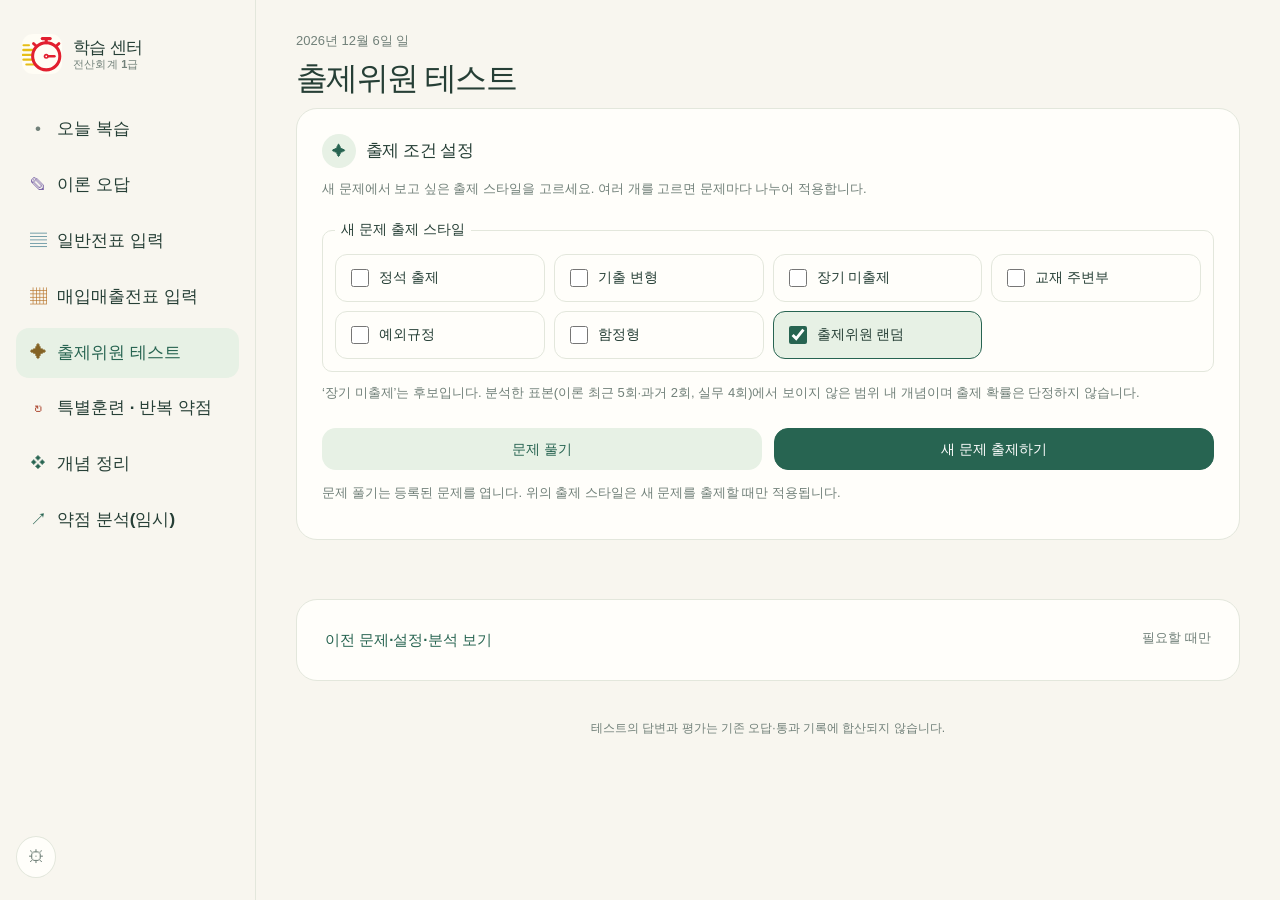
==== commit 4c42e1c1: "PC 동기화: 2026-10-08 19:03" ====
--- a/examiner-test/index.html
+++ b/examiner-test/index.html
@@ -7,12 +7,12 @@
   <link rel="stylesheet" href="examiner.css?v=6">
   <script defer src="engine.js?v=3"></script>
   <script defer src="app.js?v=7"></script>
-  <link rel="stylesheet" href="../design/theme.css?v=12">
-  <link rel="icon" type="image/svg+xml" href="../design/brand-mark.svg?v=3">
-  <link rel="icon" type="image/png" sizes="32x32" href="../design/favicon-32.png?v=3">
-  <link rel="icon" type="image/png" sizes="192x192" href="../design/icon-192.png?v=3">
-  <link rel="shortcut icon" href="../design/favicon.ico?v=3">
-  <link rel="apple-touch-icon" href="../design/apple-touch-icon.png?v=3">
+  <link rel="stylesheet" href="../design/theme.css?v=14">
+  <link rel="icon" type="image/svg+xml" href="../design/brand-mark.svg?v=4">
+  <link rel="icon" type="image/png" sizes="32x32" href="../design/favicon-32.png?v=4">
+  <link rel="icon" type="image/png" sizes="192x192" href="../design/icon-192.png?v=4">
+  <link rel="shortcut icon" href="../design/favicon.ico?v=4">
+  <link rel="apple-touch-icon" href="../design/apple-touch-icon.png?v=4">
 </head>
 <body class="examiner-page">
   <a class="skip" href="#main">본문으로 바로가기</a>
@@ -120,6 +120,6 @@
     </details>
     <footer>테스트의 답변과 평가는 기존 오답·통과 기록에 합산되지 않습니다.</footer>
   </main>
-  <script src="../training-ui.js?v=19"></script>
+  <script src="../training-ui.js?v=21"></script>
 </body>
 </html>
--- a/design/theme.css
+++ b/design/theme.css
@@ -26,6 +26,11 @@
     14. 반응형 (태블릿·모바일)
    ===================================================================== */
 
+/* Installed rounded Korean face; no download or network dependency. */
+@font-face{font-family:"학습센터 둥근글꼴";src:local("Hancom MalangMalang Regular"),local("Hancom MalangMalang");font-weight:400;font-style:normal;font-display:swap}
+@font-face{font-family:"학습센터 둥근글꼴";src:local("Hancom MalangMalang Bold");font-weight:700 900;font-style:normal;font-display:swap}
+@font-face{font-family:"학습센터 문제글꼴";src:local("NanumGothic"),local("나눔고딕");font-weight:400;font-style:normal;font-display:swap}
+@font-face{font-family:"학습센터 문제글꼴";src:local("NanumGothic Bold"),local("NanumGothicBold");font-weight:700 900;font-style:normal;font-display:swap}
 /* ---------- 0. 디자인 토큰 ---------- */
 :root{
   /* 색: 바탕과 면 */
@@ -63,14 +68,16 @@
   --ui-voucher:#b9782f;    --ui-voucher-soft:#fbefdc;
 
   /* 글꼴 */
-  --ui-font:ui-rounded,"Segoe UI","Malgun Gothic","맑은 고딕","Apple SD Gothic Neo",sans-serif;
+  --ui-font:"학습센터 둥근글꼴","NanumGothic","나눔고딕","Apple SD Gothic Neo","Malgun Gothic",sans-serif;
+  --ui-study-font:"학습센터 문제글꼴","NanumGothic","나눔고딕","Apple SD Gothic Neo","Malgun Gothic",sans-serif;
+  --ui-menu-font-size:17px;
   --ui-font-size:15px;        /* 본문 기본 */
   --ui-h1:32px;               /* 페이지 제목 */
   --ui-h2:21px;               /* 섹션 제목 */
   --ui-h3:17px;
 
   /* 레이아웃 */
-  --ui-sidebar-w:236px;       /* 왼쪽 메뉴 폭 (PC) */
+  --ui-sidebar-w:256px;       /* 큰 메뉴 글자가 줄바꿈 없이 들어가는 폭 */
   --ui-content-max:1180px;    /* 본문 최대 폭 (사이드바 제외) */
   --ui-gutter:40px;           /* 본문 좌우 여백 */
   --ui-gap:20px;              /* 카드 사이 간격 */
@@ -105,6 +112,7 @@
 /* ---------- 2. 기본 바탕·글자 ---------- */
 html{background:var(--ui-bg)}
 body{background:var(--ui-bg)!important;color:var(--ui-ink)!important;font-family:var(--ui-font)!important;font-size:var(--ui-font-size)!important;line-height:1.7;font-synthesis:none}
+.question{font-family:var(--ui-study-font)!important}
 button,input,select,textarea{font-family:inherit}
 h1,h2,h3,h4{color:var(--ui-ink);letter-spacing:-.03em}
 a{color:var(--ui-primary)}
@@ -147,7 +155,7 @@
 .nav-link[href*="매입매출전표_"]{--menu-accent:var(--ui-voucher)!important;--menu-soft:var(--ui-voucher-soft)!important;--menu-ink:var(--ui-voucher)!important}
 
 /* 메뉴 항목 공통 모양 (PC·모바일) */
-.top-nav .nav-link,.top-nav .nav-links .nav-link{display:flex!important;align-items:center;width:100%;padding:11px 14px!important;border:0!important;border-radius:13px!important;background:transparent!important;color:var(--ui-muted)!important;font-size:14px!important;font-weight:700!important;text-align:left!important;text-decoration:none;box-shadow:none!important;outline-offset:-2px!important;transition:background .15s,color .15s}
+.top-nav .nav-link,.top-nav .nav-links .nav-link{display:flex!important;align-items:center;box-sizing:border-box;width:100%;padding:11px 12px!important;border:0!important;border-radius:13px!important;background:transparent!important;color:var(--ui-ink)!important;font-size:var(--ui-menu-font-size)!important;font-weight:700!important;text-align:left!important;text-decoration:none;box-shadow:none!important;outline-offset:-2px!important;transition:background .15s,color .15s}
 .top-nav .nav-link:hover,.top-nav .nav-links .nav-link:hover{background:var(--ui-surface-2)!important;color:var(--ui-ink)!important}
 .top-nav .nav-link.active,.top-nav .nav-links .nav-link.active,.top-nav .nav-links .nav-link.active[aria-current="page"]{background:var(--ui-mint)!important;color:var(--ui-primary)!important;border:0!important}
 
@@ -159,13 +167,17 @@
 .top-nav .nav-settings-button:hover{background:var(--ui-mint)!important;color:var(--ui-primary)!important;border-color:var(--ui-mint-strong)!important}
 
 @media (min-width:761px){
-  .top-nav{position:fixed!important;top:0;left:0;bottom:0;z-index:40;width:var(--ui-sidebar-w);height:100vh;background:var(--ui-bg)!important;border:0!important;border-right:1px solid var(--ui-line)!important;box-shadow:none!important;backdrop-filter:none!important;overflow-y:auto;transform:none!important}
-  .top-nav .nav-inner{display:flex!important;flex-direction:column!important;flex-wrap:nowrap!important;align-items:stretch!important;gap:0!important;max-width:none!important;min-height:100%;margin:0!important;padding:34px 16px 22px!important;overflow:visible!important}
-  .nav-brand{display:flex;margin:0 6px 38px}
+  .top-nav{position:fixed!important;top:0;left:0;bottom:0;z-index:40;box-sizing:border-box;width:var(--ui-sidebar-w);height:100vh;background:var(--ui-bg)!important;border:0!important;border-right:1px solid var(--ui-line)!important;box-shadow:none!important;backdrop-filter:none!important;overflow:hidden!important;transform:none!important}
+  .top-nav .nav-inner{display:flex!important;flex-direction:column!important;flex-wrap:nowrap!important;align-items:stretch!important;gap:0!important;box-sizing:border-box;width:100%;height:100%;max-width:none!important;min-height:0!important;margin:0!important;padding:34px 16px 22px!important;overflow:hidden!important}
+  .nav-brand{display:flex;flex-shrink:0;margin:0 6px 30px}
   .top-nav .nav-menu-toggle,.top-nav .nav-current{display:none!important}
-  .top-nav .nav-links{display:flex!important;flex-direction:column;gap:5px}
-  .top-nav .nav-foot{margin-top:auto;padding-top:26px}
-}
+  .top-nav .nav-links{display:flex!important;flex-direction:column;gap:5px;min-height:0;overflow-x:hidden;overflow-y:auto;scrollbar-width:none}
+  .top-nav .nav-links::-webkit-scrollbar{display:none}
+  .top-nav .nav-links .nav-link{flex-shrink:0}
+  .top-nav .nav-foot{flex-shrink:0;min-width:0;margin-top:auto;padding-top:20px}
+  .top-nav .nav-sync{min-width:0}
+}
+@media (min-width:761px) and (max-height:700px){.top-nav .nav-inner{padding-top:18px!important;padding-bottom:14px!important}.top-nav .nav-brand{margin-bottom:18px}.top-nav .nav-links .nav-link{padding-top:8px!important;padding-bottom:8px!important}.top-nav .nav-foot{padding-top:14px}}
 
 /* ---------- 5. 페이지 머리말 ---------- */
 /* 5-1. 날짜·제목: h1이 없는 화면(이론·일반전표·매입매출)에 training-ui.js가 넣는다 */
@@ -181,7 +193,7 @@
 /* 홈: hero가 <main> 밖에 있으므로 본문과 같은 폭·여백으로 맞춘다 (높이는 낮게 유지) */
 body>.hero{margin:30px max(var(--ui-gutter),calc((100% - var(--ui-content-max))/2 + var(--ui-gutter))) 0!important;padding:16px 120px 16px 28px!important}
 body>.hero .hero-inner{max-width:none!important;padding:0!important}
-body>.hero::after{content:"";position:absolute;right:30px;top:50%;width:54px;height:54px;background:url("brand-mark.svg?v=3") center/contain no-repeat;transform:translateY(-50%) rotate(-7deg);filter:drop-shadow(0 6px 0 #cedcc3)}
+body>.hero::after{content:"";position:absolute;right:30px;top:50%;width:54px;height:54px;background:url("brand-mark.svg?v=4") center/contain no-repeat;transform:translateY(-50%) rotate(-7deg);filter:drop-shadow(0 6px 0 #cedcc3)}
 body>.hero+.top-nav+main,body>.hero~main{padding-top:24px!important}
 
 /* ---------- 6. 카드·섹션 ---------- */
@@ -382,7 +394,7 @@
 .examiner-page .examiner-top-nav a.active{background:var(--ui-mint)!important;color:var(--ui-primary)!important}
 @media (min-width:761px){
   .examiner-page .examiner-top-nav{position:fixed;top:0;left:0;bottom:0;z-index:40;width:var(--ui-sidebar-w)!important;margin:0!important;padding:34px 16px 22px!important;display:flex!important;flex-direction:column;flex-wrap:nowrap!important;gap:5px!important;background:var(--ui-bg);border-right:1px solid var(--ui-line)}
-  .examiner-page .examiner-top-nav::before{content:"학습 센터";display:flex;align-items:center;min-height:40px;margin:0 6px 38px;padding-left:51px;background:url("brand-mark.svg?v=3") left center/40px 40px no-repeat;font-size:17px;font-weight:800;letter-spacing:-.04em;color:var(--ui-ink)}
+  .examiner-page .examiner-top-nav::before{content:"학습 센터";display:flex;align-items:center;min-height:40px;margin:0 6px 38px;padding-left:51px;background:url("brand-mark.svg?v=4") left center/40px 40px no-repeat;font-size:17px;font-weight:800;letter-spacing:-.04em;color:var(--ui-ink)}
   .examiner-page .examiner-top-nav a{width:100%;min-height:0!important;padding:11px 14px!important;font-size:14px!important}
   .examiner-page header,.examiner-page main{width:auto!important;max-width:var(--ui-content-max)!important}
   .examiner-page main{padding:30px var(--ui-gutter) 60px!important}
@@ -410,7 +422,7 @@
 /* ---------- 14. 반응형 ---------- */
 /* 태블릿: 사이드바와 여백을 줄인다 */
 @media (min-width:761px) and (max-width:1100px){
-  :root{--ui-sidebar-w:200px;--ui-gutter:24px;--ui-h1:28px}
+  :root{--ui-sidebar-w:236px;--ui-gutter:24px;--ui-h1:28px}
   .top-nav .nav-inner{padding:28px 12px 18px!important}
   .nav-brand{margin-bottom:28px}
 }
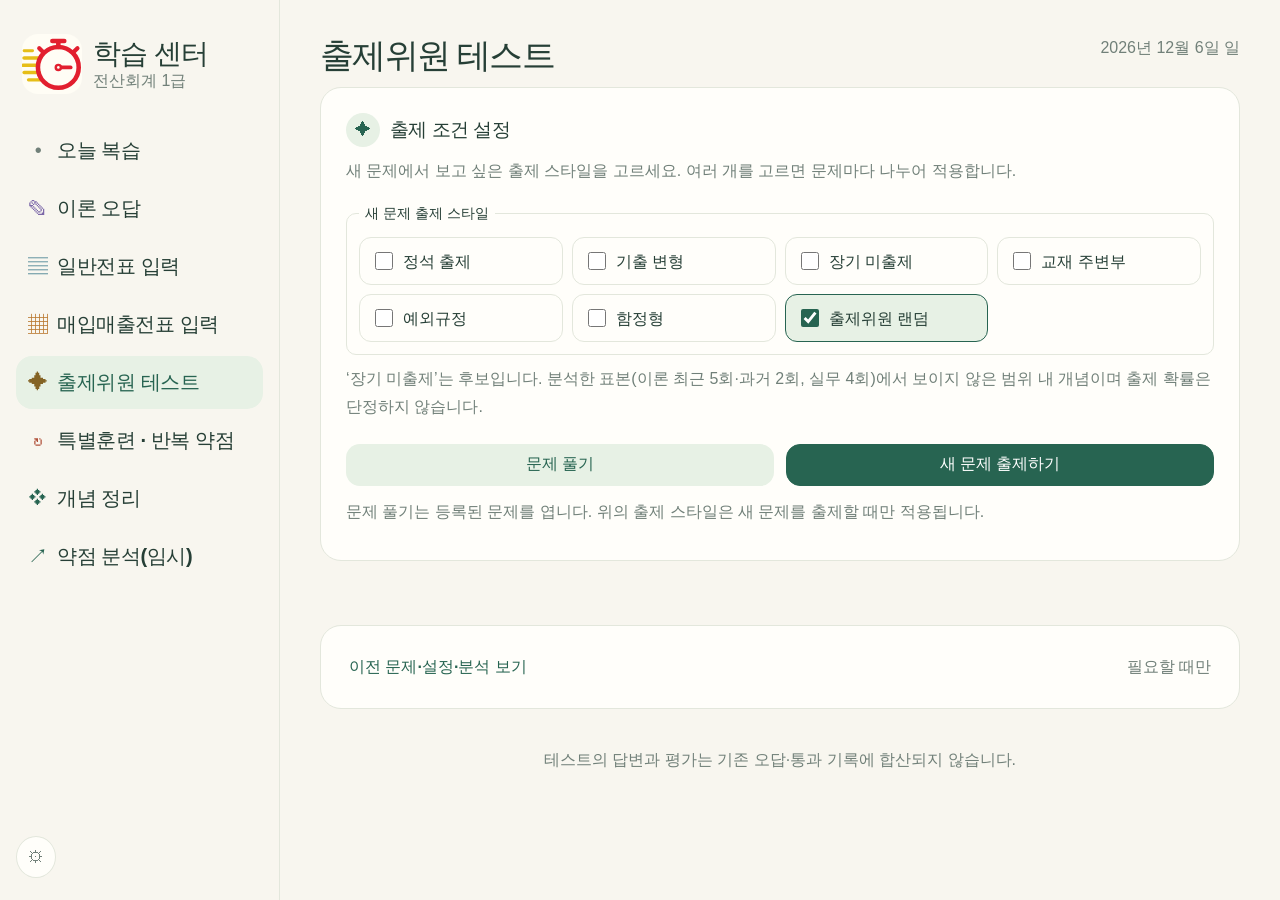
==== commit 5f70d8c1: "PC 동기화: 2026-10-08 20:27" ====
--- a/examiner-test/index.html
+++ b/examiner-test/index.html
@@ -7,7 +7,7 @@
   <link rel="stylesheet" href="examiner.css?v=6">
   <script defer src="engine.js?v=3"></script>
   <script defer src="app.js?v=7"></script>
-  <link rel="stylesheet" href="../design/theme.css?v=14">
+  <link rel="stylesheet" href="../design/theme.css?v=17">
   <link rel="icon" type="image/svg+xml" href="../design/brand-mark.svg?v=4">
   <link rel="icon" type="image/png" sizes="32x32" href="../design/favicon-32.png?v=4">
   <link rel="icon" type="image/png" sizes="192x192" href="../design/icon-192.png?v=4">
--- a/design/theme.css
+++ b/design/theme.css
@@ -70,14 +70,14 @@
   /* 글꼴 */
   --ui-font:"학습센터 둥근글꼴","NanumGothic","나눔고딕","Apple SD Gothic Neo","Malgun Gothic",sans-serif;
   --ui-study-font:"학습센터 문제글꼴","NanumGothic","나눔고딕","Apple SD Gothic Neo","Malgun Gothic",sans-serif;
-  --ui-menu-font-size:17px;
-  --ui-font-size:15px;        /* 본문 기본 */
-  --ui-h1:32px;               /* 페이지 제목 */
-  --ui-h2:21px;               /* 섹션 제목 */
-  --ui-h3:17px;
+  --ui-menu-font-size:20px;
+  --ui-font-size:var(--ui-readable-15,15px);        /* 본문 기본 */
+  --ui-h1:34px;               /* 페이지 제목 */
+  --ui-h2:23px;               /* 섹션 제목 */
+  --ui-h3:19px;
 
   /* 레이아웃 */
-  --ui-sidebar-w:256px;       /* 큰 메뉴 글자가 줄바꿈 없이 들어가는 폭 */
+  --ui-sidebar-w:280px;       /* 확대된 브랜드와 메뉴가 들어가는 폭 */
   --ui-content-max:1180px;    /* 본문 최대 폭 (사이드바 제외) */
   --ui-gutter:40px;           /* 본문 좌우 여백 */
   --ui-gap:20px;              /* 카드 사이 간격 */
@@ -91,8 +91,8 @@
   --ui-radius-pill:999px;
 
   /* 버튼 규격 */
-  --ui-btn-h:42px;  --ui-btn-px:18px;  --ui-btn-font:14px;
-  --ui-btn-sm-h:34px; --ui-btn-sm-px:12px; --ui-btn-sm-font:13px;
+  --ui-btn-h:42px;  --ui-btn-px:18px;  --ui-btn-font:16px;
+  --ui-btn-sm-h:40px; --ui-btn-sm-px:12px; --ui-btn-sm-font:16px;
 
   /* 카드 안쪽 여백 */
   --ui-card-pad:25px;
@@ -106,7 +106,7 @@
   --mint:var(--ui-ok-soft);--green:var(--ui-ok);--red:var(--ui-bad);--rose:var(--ui-bad-soft);
   --yellow:var(--ui-gold-soft);--orange:var(--ui-gold-ink);--violet:var(--ui-theory-soft);--shadow:none;
   --season-ink:var(--ui-ink);--season-muted:var(--ui-muted);--season-line:var(--ui-line);--season-paper:var(--ui-surface);--season-green:var(--ui-primary);
-  --compact-control-height:34px;
+  --compact-control-height:42px;
 }
 
 /* ---------- 2. 기본 바탕·글자 ---------- */
@@ -134,10 +134,10 @@
 /* DOM: nav.top-nav > .nav-inner > [.nav-brand, .nav-menu-toggle, .nav-current, .nav-links > a.nav-link…, .nav-foot > (.nav-settings-button, .nav-sync)] */
 .top-nav [hidden],.top-nav .nav-links .nav-link[hidden]{display:none!important}
 .nav-brand{display:none;align-items:center;gap:11px;text-decoration:none;color:var(--ui-ink)!important}
-.nav-brand img{width:40px;height:40px;border-radius:11px;flex:none}
+.nav-brand img{width:60px;height:60px;border-radius:16px;flex:none}
 .nav-brand span{display:grid;line-height:1.25}
-.nav-brand b{font-size:17px;font-weight:800;letter-spacing:-.04em}
-.nav-brand small{font-size:11px;font-weight:700;color:var(--ui-muted);letter-spacing:.02em}
+.nav-brand b{font-size:var(--ui-readable-25-5,25.5px);font-weight:700;letter-spacing:-.035em}
+.nav-brand small{font-size:var(--ui-readable-16-5,16.5px);font-weight:400;color:var(--ui-muted);letter-spacing:0}
 .nav-foot{display:flex;align-items:center;gap:8px}
 
 /* 메뉴 항목 아이콘 (data-menu-id는 training-ui.js가 붙임) */
@@ -155,15 +155,15 @@
 .nav-link[href*="매입매출전표_"]{--menu-accent:var(--ui-voucher)!important;--menu-soft:var(--ui-voucher-soft)!important;--menu-ink:var(--ui-voucher)!important}
 
 /* 메뉴 항목 공통 모양 (PC·모바일) */
-.top-nav .nav-link,.top-nav .nav-links .nav-link{display:flex!important;align-items:center;box-sizing:border-box;width:100%;padding:11px 12px!important;border:0!important;border-radius:13px!important;background:transparent!important;color:var(--ui-ink)!important;font-size:var(--ui-menu-font-size)!important;font-weight:700!important;text-align:left!important;text-decoration:none;box-shadow:none!important;outline-offset:-2px!important;transition:background .15s,color .15s}
+.top-nav .nav-link,.top-nav .nav-links .nav-link{display:flex!important;align-items:center;box-sizing:border-box;width:100%;padding:11px 12px!important;border:0!important;border-radius:16px!important;background:transparent!important;color:var(--ui-ink)!important;font-size:var(--ui-menu-font-size)!important;font-weight:700!important;letter-spacing:-.02em;line-height:1.55;text-align:left!important;text-decoration:none;box-shadow:none!important;outline-offset:-2px!important;transition:background .2s ease,color .2s ease}
 .top-nav .nav-link:hover,.top-nav .nav-links .nav-link:hover{background:var(--ui-surface-2)!important;color:var(--ui-ink)!important}
 .top-nav .nav-link.active,.top-nav .nav-links .nav-link.active,.top-nav .nav-links .nav-link.active[aria-current="page"]{background:var(--ui-mint)!important;color:var(--ui-primary)!important;border:0!important}
 
 /* 동기화·메뉴 설정 버튼 */
 .top-nav .nav-sync{margin:0!important;width:auto!important;flex:1 1 auto;display:flex}
-.top-nav .nav-sync-button,.top-nav .nav-sync-button.primary{flex:1 1 auto;min-height:40px!important;padding:8px 14px!important;border:0!important;border-radius:var(--ui-radius-btn)!important;background:var(--ui-primary)!important;color:#fff!important;font-size:13px!important;font-weight:800!important;box-shadow:none!important}
+.top-nav .nav-sync-button,.top-nav .nav-sync-button.primary{flex:1 1 auto;min-height:40px!important;padding:8px 14px!important;border:0!important;border-radius:var(--ui-radius-btn)!important;background:var(--ui-primary)!important;color:#fff!important;font-size:var(--ui-readable-13,13px)!important;font-weight:800!important;box-shadow:none!important}
 .top-nav .nav-sync-button:hover:not(:disabled){background:var(--ui-primary-dark)!important}
-.top-nav .nav-settings-button{flex:none;width:40px!important;height:40px!important;border:1px solid var(--ui-line)!important;border-radius:50%!important;background:var(--ui-surface)!important;color:var(--ui-muted)!important;font-size:17px!important}
+.top-nav .nav-settings-button{flex:none;width:40px!important;height:40px!important;border:1px solid var(--ui-line)!important;border-radius:50%!important;background:var(--ui-surface)!important;color:var(--ui-muted)!important;font-size:var(--ui-readable-17,17px)!important}
 .top-nav .nav-settings-button:hover{background:var(--ui-mint)!important;color:var(--ui-primary)!important;border-color:var(--ui-mint-strong)!important}
 
 @media (min-width:761px){
@@ -182,7 +182,7 @@
 /* ---------- 5. 페이지 머리말 ---------- */
 /* 5-1. 날짜·제목: h1이 없는 화면(이론·일반전표·매입매출)에 training-ui.js가 넣는다 */
 .page-head{margin:0 0 22px}
-.page-date{margin:0 0 6px;color:var(--ui-muted);font-size:13px}
+.page-date{margin:0 0 6px;color:var(--ui-muted);font-size:var(--ui-readable-13,13px)}
 .page-title{margin:0;font-size:var(--ui-h1);line-height:1.25;letter-spacing:-.05em;color:var(--ui-ink)}
 
 /* 5-2. hero (홈 맨 위, 약점 분석) : 민트 카드 */
@@ -204,10 +204,10 @@
 .backup-card,.github-sync{border-radius:var(--ui-radius-inner)!important;background:var(--ui-surface)!important}
 .backup-grid{gap:14px}
 .save-path,.path{background:var(--ui-mint)!important;color:var(--ui-primary)!important;border-radius:var(--ui-radius-input)!important}
-.notice,.backup-warning,.type-filter-band,.star-view-note{background:var(--ui-gold-soft)!important;color:var(--ui-gold-ink)!important;border:0!important;border-radius:var(--ui-radius-input)!important;font-size:13px;line-height:1.7}
+.notice,.backup-warning,.type-filter-band,.star-view-note{background:var(--ui-gold-soft)!important;color:var(--ui-gold-ink)!important;border:0!important;border-radius:var(--ui-radius-input)!important;font-size:var(--ui-readable-13,13px);line-height:1.7}
 .type-filter-band a{color:var(--ui-primary)!important}
 .empty-state,.season-welcome{background:var(--ui-surface-2)!important;border:1px dashed var(--ui-line-strong)!important;border-radius:var(--ui-radius-inner)!important;color:var(--ui-muted)!important}
-.footer,footer{color:var(--ui-muted)!important;font-size:12px!important}
+.footer,footer{color:var(--ui-muted)!important;font-size:var(--ui-readable-12,12px)!important}
 details>summary{color:var(--ui-primary)}
 
 /* 진행 막대 */
@@ -253,7 +253,7 @@
 
 /* ---------- 8. 입력·선택 상자 ---------- */
 .sort-select,.season-filters select,.study-toolbar select,.study-toolbar input,.type-filter input,.save-row input,.filename-row input,.github-field input,.weak-toolbar select,.filter-bar .sort-select,.examiner-page select:not(:where([data-entry-host] *)),.examiner-page textarea:not(:where([data-entry-host] *)),.examiner-page input[type=search]:not(:where([data-entry-host] *)),.examiner-page input[type=text]:not(:where([data-entry-host] *)),.voucher-fields input,.voucher-fields select,.journal-row input,.journal-row select{
-  min-height:var(--compact-control-height)!important;border:1px solid var(--ui-line-strong)!important;border-radius:var(--ui-radius-input)!important;background-color:var(--ui-surface)!important;color:var(--ui-ink)!important;font-size:14px!important;box-shadow:none!important}
+  min-height:var(--compact-control-height)!important;border:1px solid var(--ui-line-strong)!important;border-radius:var(--ui-radius-input)!important;background-color:var(--ui-surface)!important;color:var(--ui-ink)!important;font-size:var(--ui-readable-14,14px)!important;box-shadow:none!important}
 .save-row input,.filename-row input,.github-field input{height:42px!important;min-height:42px!important;padding:0 13px!important}
 .sort-label,.round-filter-label,.type-filter,.github-field,.github-remember,.season-filters label{color:var(--ui-ink)!important}
 .github-remember span,.filter-status{color:var(--ui-muted)!important}
@@ -271,7 +271,7 @@
 .mobile-filter-bar button,.mobile-filter-open{border-radius:var(--ui-radius-btn)!important;background:var(--ui-mint)!important;color:var(--ui-primary)!important;border:0!important;font-weight:700!important}
 
 /* ---------- 9. 배지·태그·칩 ---------- */
-.tag,.category-badge,.type-badge,.state-badge,.weak-badge,.badge,.variant-badge,.today-chip{border-radius:var(--ui-radius-badge)!important;background:var(--ui-mint)!important;color:var(--ui-primary)!important;font-size:12px!important;font-weight:700!important}
+.tag,.category-badge,.type-badge,.state-badge,.weak-badge,.badge,.variant-badge,.today-chip{border-radius:var(--ui-radius-badge)!important;background:var(--ui-mint)!important;color:var(--ui-primary)!important;font-size:var(--ui-readable-12,12px)!important;font-weight:700!important}
 [data-source="theory"] .category-badge{background:var(--ui-theory-soft)!important;color:var(--ui-theory)!important}
 [data-source="voucher"] .category-badge{background:var(--ui-voucher-soft)!important;color:var(--ui-voucher)!important}
 [data-source="practical"] .category-badge{background:var(--ui-practical-soft)!important;color:var(--ui-practical)!important}
@@ -298,8 +298,8 @@
 
 /* ---------- 10. 문제 카드 (이론·일반전표·매입매출) ---------- */
 .question .qhead{align-items:center}
-.question .qnum{min-width:34px!important;height:34px!important;border-radius:50%!important;background:var(--ui-mint)!important;color:var(--ui-primary)!important;font-size:14px!important;font-weight:800!important}
-.question .qhead h2,.question .qhead h3{color:var(--ui-ink)!important;font-size:17px!important;font-weight:700!important}
+.question .qnum{min-width:34px!important;height:34px!important;border-radius:50%!important;background:var(--ui-mint)!important;color:var(--ui-primary)!important;font-size:var(--ui-readable-14,14px)!important;font-weight:800!important}
+.question .qhead h2,.question .qhead h3{color:var(--ui-ink)!important;font-size:var(--ui-readable-17,17px)!important;font-weight:700!important}
 .question .prompt{background:var(--ui-surface-2)!important;border-left:3px solid var(--ui-primary)!important;border-radius:0 var(--ui-radius-input) var(--ui-radius-input) 0!important;color:var(--ui-ink)}
 .question .data-box{background:#fffaf0!important;border:1px solid #efe3c4!important;border-radius:var(--ui-radius-input)!important}
 .question.correct{border-color:#a9cfb4!important;background:#fbfdf8!important}
@@ -333,14 +333,14 @@
 
 /* ---------- 11. 홈 ---------- */
 .today-summary-title{font-size:var(--ui-h2)!important;letter-spacing:-.04em}
-.today-summary-description{color:var(--ui-muted)!important;font-size:14px}
+.today-summary-description{color:var(--ui-muted)!important;font-size:var(--ui-readable-14,14px)}
 .problem-item{border:1px solid var(--ui-line)!important;border-left:5px solid var(--ui-practical)!important;border-radius:var(--ui-radius-inner)!important;background:var(--ui-surface)!important}
 .problem-item[data-source="theory"]{border-left-color:var(--ui-theory)!important}
 .problem-item[data-source="voucher"]{border-left-color:var(--ui-voucher)!important}
 .problem-item[data-source="closing"]{border-left-color:var(--ui-primary)!important}
 .problem-meta,.training-note,.frequent-source,.category-card p{color:var(--ui-muted)!important}
 .stat-card,.stat-card:nth-child(n){background:var(--ui-surface)!important;border:1px solid var(--ui-line)!important;border-radius:17px!important;box-shadow:none!important;text-align:center}
-.stat-label{color:var(--ui-muted)!important;font-size:12px!important}
+.stat-label{color:var(--ui-muted)!important;font-size:var(--ui-readable-12,12px)!important}
 .stat-value{color:var(--ui-ink)!important}
 .frequent-card{background:var(--ui-gold-soft)!important;border:1px solid #efe3c4!important;border-radius:var(--ui-radius-inner)!important}
 .frequent-count{color:var(--ui-gold-ink)!important}
@@ -363,7 +363,7 @@
 .summary article{padding:19px!important;text-align:center}
 .filters .filter{min-height:var(--ui-btn-sm-h)!important;padding:0 14px!important;border-radius:var(--ui-radius-pill)!important}
 /* 개념 정리 (본문·표·차례 글자 크기를 16px로 같게 유지) */
-.study-layout{font-size:16px}
+.study-layout{font-size:var(--ui-readable-16,16px)}
 .intro .eyebrow,.focus{color:var(--ui-primary)!important}
 .reading-guide{background:var(--ui-hero)!important;border:1px solid var(--ui-hero-line);border-radius:var(--ui-radius-card)!important}
 .key{background:var(--ui-mint)!important;border-left-color:var(--ui-primary)!important}
@@ -376,7 +376,7 @@
 .rules-page .toolbar{background:var(--ui-bg)!important;border:0!important;padding:10px 0!important}
 .rules-page .toolbar button,.rules-page .toolbar input{border:1px solid var(--ui-line-strong)!important;border-radius:var(--ui-radius-btn)!important;background:var(--ui-surface)!important;color:var(--ui-ink)}
 .rules-page .toolbar button.active{background:var(--ui-primary)!important;border-color:var(--ui-primary)!important;color:#fff!important}
-.rules-page .group h2{background:var(--ui-surface-2)!important;font-size:17px!important}
+.rules-page .group h2{background:var(--ui-surface-2)!important;font-size:var(--ui-readable-17,17px)!important}
 .rules-page .rule{border-color:var(--ui-line)!important}
 .rules-page .summary{background:var(--ui-surface)!important;border:1px solid var(--ui-line)!important;border-radius:var(--ui-radius-card)!important;box-shadow:none!important}
 .rules-page .badge.task{background:var(--ui-surface-2)!important;color:var(--ui-muted)!important}
@@ -394,8 +394,8 @@
 .examiner-page .examiner-top-nav a.active{background:var(--ui-mint)!important;color:var(--ui-primary)!important}
 @media (min-width:761px){
   .examiner-page .examiner-top-nav{position:fixed;top:0;left:0;bottom:0;z-index:40;width:var(--ui-sidebar-w)!important;margin:0!important;padding:34px 16px 22px!important;display:flex!important;flex-direction:column;flex-wrap:nowrap!important;gap:5px!important;background:var(--ui-bg);border-right:1px solid var(--ui-line)}
-  .examiner-page .examiner-top-nav::before{content:"학습 센터";display:flex;align-items:center;min-height:40px;margin:0 6px 38px;padding-left:51px;background:url("brand-mark.svg?v=4") left center/40px 40px no-repeat;font-size:17px;font-weight:800;letter-spacing:-.04em;color:var(--ui-ink)}
-  .examiner-page .examiner-top-nav a{width:100%;min-height:0!important;padding:11px 14px!important;font-size:14px!important}
+  .examiner-page .examiner-top-nav::before{content:"학습 센터";display:flex;align-items:center;min-height:40px;margin:0 6px 38px;padding-left:51px;background:url("brand-mark.svg?v=4") left center/40px 40px no-repeat;font-size:var(--ui-readable-17,17px);font-weight:800;letter-spacing:-.04em;color:var(--ui-ink)}
+  .examiner-page .examiner-top-nav a{width:100%;min-height:0!important;padding:11px 14px!important;font-size:var(--ui-readable-14,14px)!important}
   .examiner-page header,.examiner-page main{width:auto!important;max-width:var(--ui-content-max)!important}
   .examiner-page main{padding:30px var(--ui-gutter) 60px!important}
 }
@@ -422,13 +422,13 @@
 /* ---------- 14. 반응형 ---------- */
 /* 태블릿: 사이드바와 여백을 줄인다 */
 @media (min-width:761px) and (max-width:1100px){
-  :root{--ui-sidebar-w:236px;--ui-gutter:24px;--ui-h1:28px}
+  :root{--ui-sidebar-w:260px;--ui-gutter:24px;--ui-h1:30px}
   .top-nav .nav-inner{padding:28px 12px 18px!important}
   .nav-brand{margin-bottom:28px}
 }
 /* 모바일(760px 이하): 위쪽 얇은 막대 + ☰ 메뉴 (동작은 training-ui.js) */
 @media (max-width:760px){
-  :root{--ui-gutter:16px;--ui-h1:25px;--ui-h2:19px;--ui-card-pad:18px;--ui-font-size:15px}
+  :root{--ui-gutter:16px;--ui-h1:28px;--ui-h2:21px;--ui-card-pad:18px;--ui-font-size:var(--ui-readable-15,15px)}
   main,.wrap,main.wrap{width:auto!important;max-width:none!important;margin:0!important;padding:18px var(--ui-gutter) 60px!important}
   .top-nav{background:rgba(248,246,239,.96)!important;border-bottom:1px solid var(--ui-line)!important;box-shadow:none!important;backdrop-filter:blur(10px)}
   .top-nav .nav-inner{padding:8px 12px!important;gap:8px!important}
@@ -439,10 +439,10 @@
   .top-nav.nav-compact .nav-sync-button{min-height:40px!important;padding:0 12px!important}
   .top-nav .nav-foot{margin-left:auto}
   body>.hero{margin:16px var(--ui-gutter) 0!important;padding:14px 66px 14px 18px!important;border-radius:var(--ui-radius-card)!important}
-  body>.hero h1{font-size:19px!important}
+  body>.hero h1{font-size:var(--ui-readable-19,19px)!important}
   body>.hero::after{right:16px;width:38px;height:38px}
   .page-head{margin-bottom:16px}
-  .page-date{font-size:12px}
+  .page-date{font-size:var(--ui-readable-12,12px)}
   .rules-page .hero{width:auto;margin:16px 16px 0!important;padding:20px!important}
   .examiner-page .examiner-top-nav{display:flex;flex-wrap:nowrap!important;overflow-x:auto;padding:10px 12px!important;background:rgba(248,246,239,.96);border-bottom:1px solid var(--ui-line)}
   .examiner-page .examiner-top-nav a{flex:none;padding:8px 12px!important}
@@ -462,9 +462,9 @@
 
 /* 출제위원 테스트 머리 카드: 문제 카드(.question)와 같은 컨셉 (2026-10-05 사용자 지정) */
 .examiner-page .intro{background:var(--ui-surface)!important;border:1px solid var(--ui-line)!important;border-radius:var(--ui-radius-card)!important;padding:var(--ui-card-pad)!important}
-.examiner-page.has-page-head .intro h1{display:flex;align-items:center;gap:10px;font-size:17px!important;font-weight:700;color:var(--ui-ink)}
-.examiner-page .intro h1::before{content:"✦";display:grid;place-items:center;width:34px;height:34px;flex:none;border-radius:50%;background:var(--ui-mint);color:var(--ui-primary);font-size:14px}
-.examiner-page .intro>p:first-of-type{color:var(--ui-muted);font-size:13px}
+.examiner-page.has-page-head .intro h1{display:flex;align-items:center;gap:10px;font-size:var(--ui-readable-17,17px)!important;font-weight:700;color:var(--ui-ink)}
+.examiner-page .intro h1::before{content:"✦";display:grid;place-items:center;width:34px;height:34px;flex:none;border-radius:50%;background:var(--ui-mint);color:var(--ui-primary);font-size:var(--ui-readable-14,14px)}
+.examiner-page .intro>p:first-of-type{color:var(--ui-muted);font-size:var(--ui-readable-13,13px)}
 .examiner-page .new-style-options{background:transparent!important}
 .examiner-page .style-option{border:1px solid var(--ui-line)!important;background:var(--ui-surface)!important}
 
@@ -474,24 +474,24 @@
 
 /* ---------- 16. 출제위원 자동 출제 · 검토 표 (2026-10-05) ---------- */
 .auto-panel{margin:14px 0 18px;padding:18px;background:var(--ui-surface);border:1px solid var(--ui-line);border-radius:var(--ui-radius-inner)}
-.auto-state{margin:0 0 12px;padding:10px 14px;border-radius:var(--ui-radius-input);background:var(--ui-surface-2);color:var(--ui-muted);font-weight:700;font-size:14px}
+.auto-state{margin:0 0 12px;padding:10px 14px;border-radius:var(--ui-radius-input);background:var(--ui-surface-2);color:var(--ui-muted);font-weight:700;font-size:var(--ui-readable-14,14px)}
 .auto-state[data-ok="1"]{background:var(--ui-mint);color:var(--ui-primary)}
 .auto-counts{display:flex;flex-wrap:wrap;align-items:center;gap:10px 16px;margin:0 0 12px}
-.auto-counts label{display:flex;align-items:center;gap:8px;font-weight:700;font-size:14px}
+.auto-counts label{display:flex;align-items:center;gap:8px;font-weight:700;font-size:var(--ui-readable-14,14px)}
 .auto-counts select{min-height:34px;padding:0 10px;border:1px solid var(--ui-line-strong);border-radius:var(--ui-radius-input);background:var(--ui-surface);color:var(--ui-ink)}
 .auto-actions{display:flex;flex-wrap:wrap;gap:10px;margin:0 0 12px}
-.auto-log{margin:0 0 12px;padding:0;list-style:none;font-size:13px;color:var(--ui-muted)}
+.auto-log{margin:0 0 12px;padding:0;list-style:none;font-size:var(--ui-readable-13,13px);color:var(--ui-muted)}
 .auto-log li{padding:4px 0;border-bottom:1px dashed var(--ui-line)}
 .auto-log time{margin-right:8px;color:var(--ui-line-strong);font-variant-numeric:tabular-nums}
 .manual-request{margin:12px 0 0;padding:12px 16px;border:1px solid var(--ui-line);border-radius:var(--ui-radius-input);background:var(--ui-surface)}
 .manual-request>summary{cursor:pointer;font-weight:700;color:var(--ui-primary)}
-.lint-list{margin:6px 0 12px;padding-left:18px;font-size:14px;line-height:1.7}
-.lint-list b{display:inline-block;padding:0 6px;margin-right:4px;border-radius:5px;background:var(--ui-gold-soft);color:var(--ui-gold-ink);font-size:12px}
+.lint-list{margin:6px 0 12px;padding-left:18px;font-size:var(--ui-readable-14,14px);line-height:1.7}
+.lint-list b{display:inline-block;padding:0 6px;margin-right:4px;border-radius:5px;background:var(--ui-gold-soft);color:var(--ui-gold-ink);font-size:var(--ui-readable-12,12px)}
 .review-table table{min-width:0;width:100%;table-layout:fixed}
-.review-table th{width:30%;font-size:13px}
-.review-table td{font-size:14px;overflow-wrap:anywhere}
-.practice-summary{margin:10px 0;padding:12px 16px;background:var(--ui-surface-2);border-radius:var(--ui-radius-input);font-size:14px;line-height:1.75}
-.audit h4{margin:14px 0 4px;font-size:15px}
+.review-table th{width:30%;font-size:var(--ui-readable-13,13px)}
+.review-table td{font-size:var(--ui-readable-14,14px);overflow-wrap:anywhere}
+.practice-summary{margin:10px 0;padding:12px 16px;background:var(--ui-surface-2);border-radius:var(--ui-radius-input);font-size:var(--ui-readable-14,14px);line-height:1.75}
+.audit h4{margin:14px 0 4px;font-size:var(--ui-readable-15,15px)}
 .batch-tag{background:var(--ui-gold-soft)!important;color:var(--ui-gold-ink)!important}
 
 /* ---------- 17. 특별훈련 화면: 카드 통일 · 단계별 버튼 색 (2026-10-05) ---------- */
@@ -500,8 +500,8 @@
 .weak-card{display:flex;flex-direction:column;gap:2px;padding:20px!important}
 .weak-badges{display:flex;flex-wrap:wrap;gap:6px;margin-bottom:6px}
 .weak-badge{margin:0!important}
-.weak-card h3{margin:2px 0 6px!important;font-size:17px!important;line-height:1.45;color:var(--ui-ink)!important}
-.weak-card>p{margin:0 0 4px!important;font-size:14px!important;color:var(--ui-muted)!important}
+.weak-card h3{margin:2px 0 6px!important;font-size:var(--ui-readable-17,17px)!important;line-height:1.45;color:var(--ui-ink)!important}
+.weak-card>p{margin:0 0 4px!important;font-size:var(--ui-readable-14,14px)!important;color:var(--ui-muted)!important}
 .weak-card-foot{display:flex;flex-wrap:wrap;justify-content:flex-end;gap:8px;margin-top:auto;padding-top:14px}
 .weak-card-foot a,.weak-card a{margin:0!important}
 /* 1단계: 기록 구분 탭 (초록, 가장 큰 구분) */
@@ -515,6 +515,57 @@
 .weak-toolbar:not(.weak-sources) button[aria-pressed=true]{background:var(--ui-filter)!important;color:#fff!important}
 .weak-toolbar select{min-height:36px;border-radius:var(--ui-radius-input)!important}
 /* 3단계: 이어 풀기 실행 버튼 (황토, 채워진 행동 버튼) */
-.weak-batch a,.weak-priority>a{display:inline-flex!important;align-items:center;min-height:38px;padding:0 16px!important;border:0!important;border-radius:var(--ui-radius-btn)!important;background:var(--ui-action)!important;color:#fff!important;font-weight:800!important;font-size:14px}
+.weak-batch a,.weak-priority>a{display:inline-flex!important;align-items:center;min-height:38px;padding:0 16px!important;border:0!important;border-radius:var(--ui-radius-btn)!important;background:var(--ui-action)!important;color:#fff!important;font-weight:800!important;font-size:var(--ui-readable-14,14px)}
 .weak-batch a:hover,.weak-priority>a:hover{background:var(--ui-action-dark)!important;color:#fff!important}
 .weak-priority>a{margin:12px 8px 0 0!important}
+
+
+/* ---------- 18. 읽기 크기와 머리말 (공통 가이드, 2026-10-08) ---------- */
+body{margin:0}
+:root{
+ --ui-readable-12:16px;--ui-readable-13:16px;--ui-readable-14:16px;
+ --ui-readable-15:18px;--ui-readable-16:18px;--ui-readable-17:19px;
+ --ui-readable-19:21px;--ui-readable-25-5:27.5px;--ui-readable-16-5:18px;
+}
+/* 매입매출 공유 입력기의 문제·증빙·채점 영역은 기존 크기 그대로 유지. */
+:where(.entry-voucher) .question{
+ --ui-readable-12:12px;--ui-readable-13:13px;--ui-readable-14:14px;
+ --ui-readable-15:15px;--ui-readable-16:16px;--ui-readable-17:17px;
+ --ui-readable-19:19px;--ui-readable-25-5:25.5px;--ui-readable-16-5:16.5px;
+ --ui-font-size:15px;--ui-btn-font:14px;--ui-btn-sm-font:13px;
+ --ui-h2:21px;--ui-h3:17px;font-size:15px;
+}
+/* Exclude the entire voucher question, not merely its table cells. */
+html body :is(button,input,select,textarea,label,small,summary,footer,.question .actions .btn,
+ .tip,.help,.hint,.attempt,.attempt-info,.priority-note,.origin,.meta,.muted,
+ .review-muted,.review-reason,.review-entry-result,.mark-help,.mark-status,
+ .references,.note-status,.problem-meta,.training-note,.stat-label,
+ .season-tag,.season-current-tag,.season-tag-heading,.season-current-heading,
+ .eyebrow,.focus,.note-editor p,.mobile-filter-bar,.mobile-filter-bar span,.exhibit span,.exhibit p,.exhibit div,svg text,.season-current-empty,.season-origin,.season-filters a,.progress,.balance-item,.menu-settings-hint,.type-filter-band,.notice,.backup-warning):not(.entry-voucher .question, .entry-voucher .question *){
+ font-size:16px!important;
+}
+body :is(.question .prompt,.question .data-box,.question .choice,
+ .question .answer,.question .explain,.question .answer-text,
+ .study-layout,th,td,.chapter table,.chapter th,.chapter td,.chapter li,.toc a):not(.entry-voucher .question, .entry-voucher .question *){font-size:18px!important}
+.review-row h3{font-size:19px}
+body h3:not(.entry-voucher .question *){font-size:19px!important}
+body>.page-head{position:relative;padding-top:34px!important;padding-right:var(--ui-gutter)!important}
+.page-head .page-date{position:absolute;top:34px;right:var(--ui-gutter);margin:0;text-align:right}
+.page-head .page-title{padding-right:190px}
+/* 날짜 여백은 제목·버튼 묶음 뒤에 확보하고, 둘 사이에는 넣지 않는다. */
+.page-head .review-heading-row{gap:14px;padding-right:190px}
+.page-head .review-heading-row .page-title{padding-right:0}
+@media (min-width:761px) and (max-width:1100px){
+ body>.page-head{padding-top:28px!important}.page-head .page-date{top:28px}
+}
+@media (min-width:761px) and (max-height:700px){
+ body>.page-head{padding-top:18px!important}.page-head .page-date{top:18px}
+ .top-nav .nav-inner{padding-top:18px!important}
+}
+@media (max-width:760px){
+ body>.page-head{padding-top:18px!important}
+ .page-head .page-date{position:static;margin:0 0 8px;text-align:right}
+ .page-head .page-title{padding-right:0}
+ .page-head .review-heading-row{padding-right:0}
+ :where(.entry-voucher) .question{--ui-h2:19px}
+}
